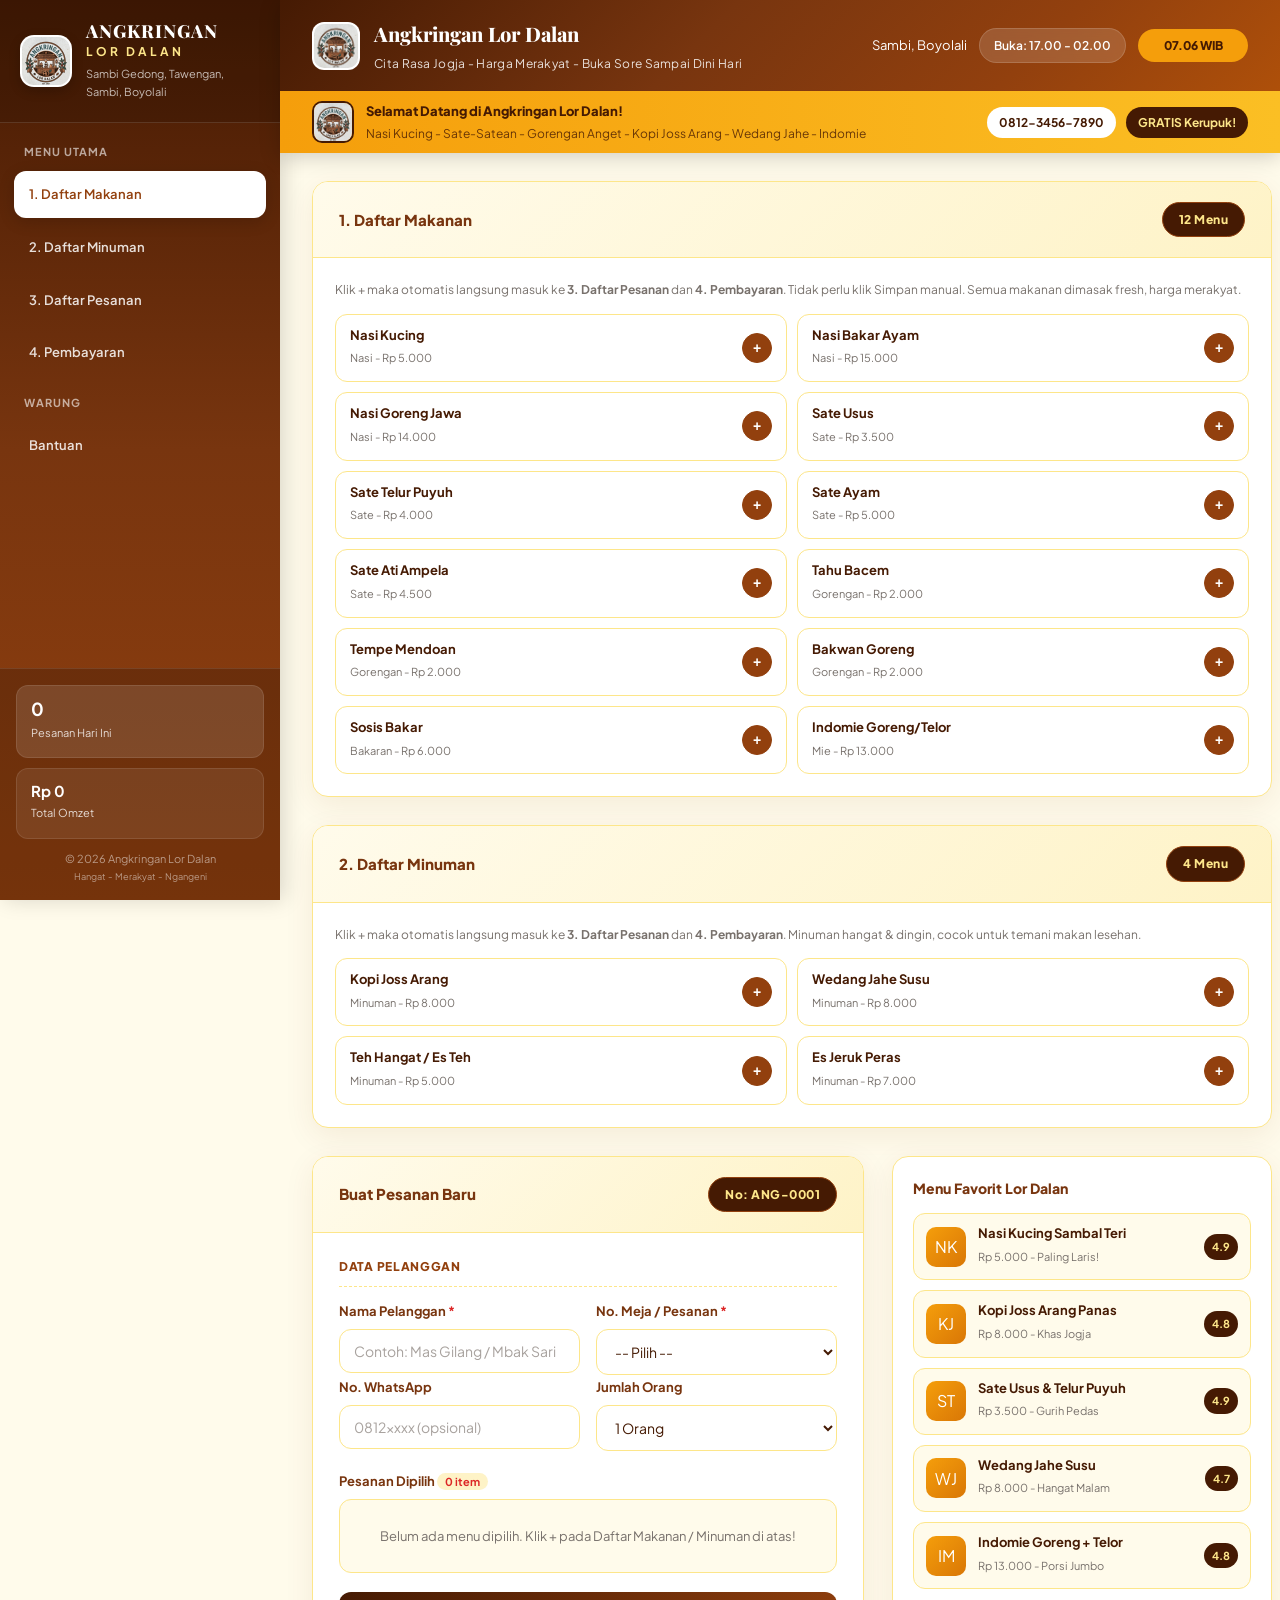
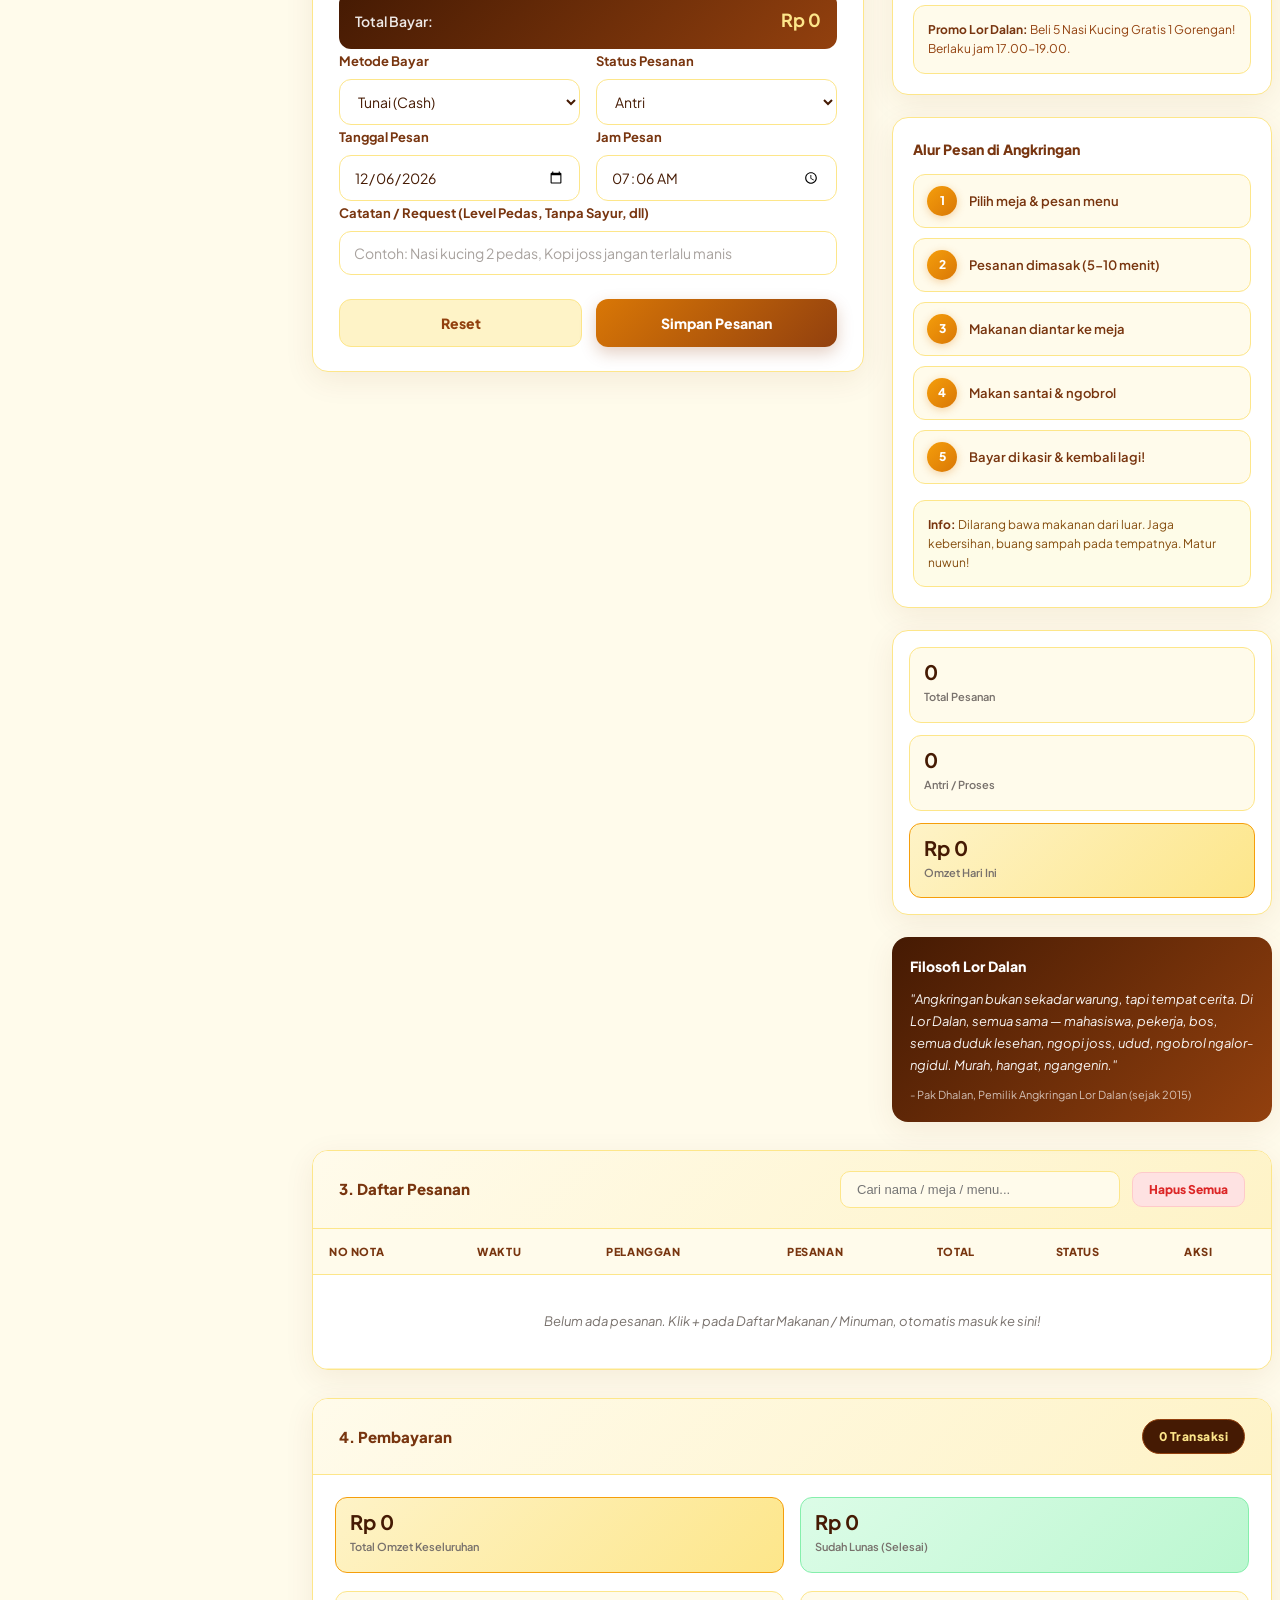
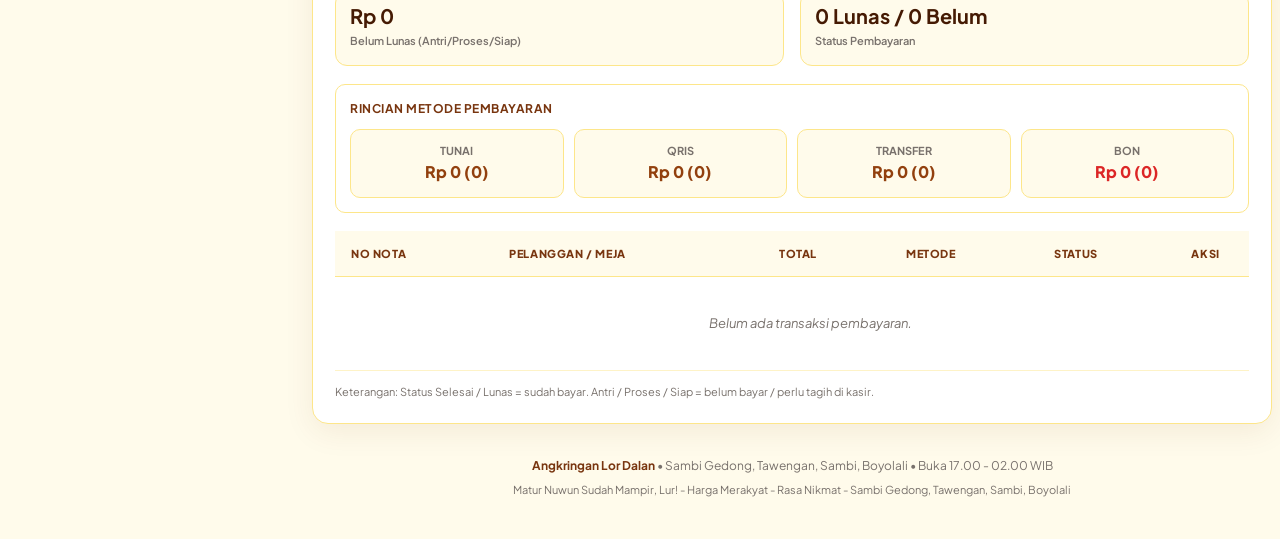
==== index.html @ 4cb755ee "Initial commit: Angkringan Lor Dalan - Warung Makan Sambi Gedong Tawengan Sambi Boyolali - Rebrand S" ====
<!DOCTYPE html>
<html lang="id">
<head>
    <meta charset="UTF-8">
    <meta name="viewport" content="width=device-width, initial-scale=1.0">
    <title>Angkringan Lor Dalan - Warung Makan Tradisional</title>
    <link rel="icon" type="image/jpeg" href="AGK.jpg">
    <link rel="apple-touch-icon" href="AGK.jpg">
    <link rel="stylesheet" href="style.css">
    <link href="https://fonts.googleapis.com/css2?family=Plus+Jakarta+Sans:wght@400;500;600;700;800&family=Playfair+Display:wght@700;800&display=swap" rel="stylesheet">
</head>
<body>

    <div class="app">
        <!-- SIDEBAR -->
        <aside class="sidebar">
            <div class="sidebar-brand">
                <div class="brand-logo">
                    <img src="AGK.jpg" alt="Logo Angkringan Lor Dalan">
                </div>
                <div>
                    <h2>ANGKRINGAN</h2>
                    <span>LOR DALAN</span>
                    <p>Sambi Gedong, Tawengan, Sambi, Boyolali</p>
                </div>
            </div>

            <nav class="sidebar-nav">
                <p class="nav-label">MENU UTAMA</p>
                <a href="#makanan" class="nav-item active" onclick="setActive(this)">
                    <span>1. Daftar Makanan</span>
                </a>
                <a href="#minuman" class="nav-item" onclick="setActive(this)">
                    <span>2. Daftar Minuman</span>
                </a>
                <a href="#daftar" class="nav-item" onclick="setActive(this)">
                    <span>3. Daftar Pesanan</span>
                </a>
                <a href="#pembayaran" class="nav-item" onclick="setActive(this)">
                    <span>4. Pembayaran</span>
                </a>
                <p class="nav-label" style="margin-top:18px;">WARUNG</p>
                <a href="#" class="nav-item" onclick="alert('Angkringan Lor Dalan\nSambi Gedong, Tawengan, Sambi, Boyolali\nBuka: 17.00 - 02.00 WIB\nWA: 0812-3456-7890')">
                    <span>Bantuan</span>
                </a>
            </nav>

            <div class="sidebar-footer">
                <div class="sidebar-stat">
                    <div>
                        <strong id="sideTotal">0</strong>
                        <span>Pesanan Hari Ini</span>
                    </div>
                </div>
                <div class="sidebar-stat" style="margin-top:10px; background: rgba(255,255,255,0.08);">
                    <div>
                        <strong id="sideOmzet" style="font-size:15px;">Rp 0</strong>
                        <span>Total Omzet</span>
                    </div>
                </div>
                <p class="sidebar-copy">&copy; 2026 Angkringan Lor Dalan<br><small>Hangat - Merakyat - Ngangeni</small></p>
            </div>
        </aside>

        <!-- MAIN CONTENT -->
        <div class="main">
            <!-- Topbar -->
            <header class="topbar">
                <div class="topbar-inner">
                    <div class="topbar-title" style="display:flex; align-items:center; gap:14px;">
                        <img src="AGK.jpg" alt="Logo" style="width:48px; height:48px; border-radius:12px; object-fit:cover; border:2px solid rgba(255,255,255,0.3); background:white; flex-shrink:0;">
                        <div>
                            <h3>Angkringan Lor Dalan</h3>
                            <p>Cita Rasa Jogja - Harga Merakyat - Buka Sore Sampai Dini Hari</p>
                        </div>
                    </div>
                    <div class="topbar-info">
                        <span>Sambi, Boyolali</span>
                        <span class="badge">Buka: 17.00 - 02.00</span>
                        <span id="jamLive" class="badge badge-live"></span>
                    </div>
                </div>
                <div class="hero-banner">
                    <div class="hero-text" style="display:flex; align-items:center; gap:12px;">
                        <img src="AGK.jpg" alt="Logo" style="width:42px; height:42px; border-radius:10px; object-fit:cover; border:2px solid #451a03; background:white; flex-shrink:0;">
                        <div>
                            <h4>Selamat Datang di Angkringan Lor Dalan!</h4>
                            <p>Nasi Kucing - Sate-Satean - Gorengan Anget - Kopi Joss Arang - Wedang Jahe - Indomie</p>
                        </div>
                    </div>
                    <div class="hero-badge">
                        <span>0812-3456-7890</span>
                        <span class="promo">GRATIS Kerupuk!</span>
                    </div>
                </div>
            </header>

            <main class="wrapper">

                <!-- 1. DAFTAR MAKANAN -->
                <div class="card" id="makanan" style="margin-bottom:28px;">
                    <div class="card-header">
                        <h3>1. Daftar Makanan</h3>
                        <span class="nota-badge" id="badgeMakanan">11 Menu</span>
                    </div>
                    <div style="padding:22px;">
                        <p style="font-size:12px; color:#78716c; margin-bottom:14px;">Klik + maka otomatis langsung masuk ke <strong>3. Daftar Pesanan</strong> dan <strong>4. Pembayaran</strong>. Tidak perlu klik Simpan manual. Semua makanan dimasak fresh, harga merakyat.</p>
                        <div class="menu-grid" id="menuMakanan">
                            <!-- Diisi via JS -->
                        </div>
                    </div>
                </div>

                <!-- 2. DAFTAR MINUMAN -->
                <div class="card" id="minuman" style="margin-bottom:28px;">
                    <div class="card-header">
                        <h3>2. Daftar Minuman</h3>
                        <span class="nota-badge" id="badgeMinuman">5 Menu</span>
                    </div>
                    <div style="padding:22px;">
                        <p style="font-size:12px; color:#78716c; margin-bottom:14px;">Klik + maka otomatis langsung masuk ke <strong>3. Daftar Pesanan</strong> dan <strong>4. Pembayaran</strong>. Minuman hangat & dingin, cocok untuk temani makan lesehan.</p>
                        <div class="menu-grid" id="menuMinuman">
                            <!-- Diisi via JS -->
                        </div>
                    </div>
                </div>

                <div class="layout">
                    <!-- Form Pesanan -->
                    <div class="card form-card">
                        <div class="card-header">
                            <h3>Buat Pesanan Baru</h3>
                            <span id="noNota" class="nota-badge">No: ANG-0001</span>
                        </div>

                        <form id="formPesanan" onsubmit="return false;">
                            <div class="section-title">Data Pelanggan</div>
                            <div class="grid-2">
                                <div class="form-group">
                                    <label for="nama">Nama Pelanggan <span>*</span></label>
                                    <input id="nama" type="text" placeholder="Contoh: Mas Gilang / Mbak Sari">
                                </div>
                                <div class="form-group">
                                    <label for="meja">No. Meja / Pesanan <span>*</span></label>
                                    <select id="meja">
                                        <option value="">-- Pilih --</option>
                                        <option value="Meja 01">Meja 01</option>
                                        <option value="Meja 02">Meja 02</option>
                                        <option value="Meja 03">Meja 03</option>
                                        <option value="Meja 04">Meja 04</option>
                                        <option value="Meja 05">Meja 05</option>
                                        <option value="Meja 06">Meja 06</option>
                                        <option value="Meja 07">Meja 07</option>
                                        <option value="Meja 08">Meja 08</option>
                                        <option value="Lesehan 1">Lesehan 1</option>
                                        <option value="Lesehan 2">Lesehan 2</option>
                                        <option value="Bungkus / Take Away">Bungkus / Take Away</option>
                                        <option value="Ojek Online">Ojek Online (GoFood/Grab)</option>
                                    </select>
                                </div>
                            </div>
                            <div class="grid-2">
                                <div class="form-group">
                                    <label for="wa">No. WhatsApp</label>
                                    <input id="wa" type="tel" placeholder="0812xxxx (opsional)">
                                </div>
                                <div class="form-group">
                                    <label for="jmlOrang">Jumlah Orang</label>
                                    <select id="jmlOrang">
                                        <option>1 Orang</option>
                                        <option>2 Orang</option>
                                        <option>3 Orang</option>
                                        <option>4 Orang</option>
                                        <option>5 Orang</option>
                                        <option>Rombongan (>5)</option>
                                    </select>
                                </div>
                            </div>

                            <div class="form-group" style="margin-top:18px;">
                                <label>Pesanan Dipilih <span id="jumlahItem" style="background:#fef3c7; padding:2px 8px; border-radius:20px; font-size:11px;">0 item</span></label>
                                <div id="keranjang" class="keranjang">
                                    <p class="keranjang-empty">Belum ada menu dipilih. Klik + pada Daftar Makanan / Minuman di atas! Akan otomatis tercatat di Daftar Pesanan.</p>
                                </div>
                                <div class="total-bar">
                                    <span>Total Bayar:</span>
                                    <strong id="totalBayar">Rp 0</strong>
                                </div>
                            </div>

                            <div class="grid-2">
                                <div class="form-group">
                                    <label for="pembayaran">Metode Bayar</label>
                                    <select id="pembayaran">
                                        <option>Tunai (Cash)</option>
                                        <option>QRIS</option>
                                        <option>Transfer</option>
                                        <option>Bayar Nanti (Bon)</option>
                                    </select>
                                </div>
                                <div class="form-group">
                                    <label for="status">Status Pesanan</label>
                                    <select id="status">
                                        <option>Antri</option>
                                        <option>Proses Masak</option>
                                        <option>Siap Saji</option>
                                        <option>Selesai / Lunas</option>
                                    </select>
                                </div>
                            </div>

                            <div class="grid-2">
                                <div class="form-group">
                                    <label for="tanggal">Tanggal Pesan</label>
                                    <input id="tanggal" type="date">
                                </div>
                                <div class="form-group">
                                    <label for="jamPesan">Jam Pesan</label>
                                    <input id="jamPesan" type="time">
                                </div>
                            </div>

                            <div class="form-group">
                                <label for="catatan">Catatan / Request (Level Pedas, Tanpa Sayur, dll)</label>
                                <input id="catatan" type="text" placeholder="Contoh: Nasi kucing 2 pedas, Kopi joss jangan terlalu manis">
                            </div>

                            <div class="actions">
                                <button type="button" class="btn btn-secondary" onclick="resetForm()">Reset</button>
                                <button type="button" class="btn btn-primary" onclick="simpanPesanan()">Simpan Pesanan</button>
                            </div>
                        </form>

                        <div id="hasil" class="hasil hidden"></div>
                    </div>

                    <!-- Side Info -->
                    <div class="side">
                        <div class="card info-card" id="menuFavorit">
                            <h3>Menu Favorit Lor Dalan</h3>
                            <div class="menu-favorit-list">
                                <div class="fav-item">
                                    <span class="fav-icon">NK</span>
                                    <div>
                                        <strong>Nasi Kucing Sambal Teri</strong>
                                        <small>Rp 5.000 - Paling Laris!</small>
                                    </div>
                                    <span class="fav-badge">4.9</span>
                                </div>
                                <div class="fav-item">
                                    <span class="fav-icon">KJ</span>
                                    <div>
                                        <strong>Kopi Joss Arang Panas</strong>
                                        <small>Rp 8.000 - Khas Jogja</small>
                                    </div>
                                    <span class="fav-badge">4.8</span>
                                </div>
                                <div class="fav-item">
                                    <span class="fav-icon">ST</span>
                                    <div>
                                        <strong>Sate Usus & Telur Puyuh</strong>
                                        <small>Rp 3.500 - Gurih Pedas</small>
                                    </div>
                                    <span class="fav-badge">4.9</span>
                                </div>
                                <div class="fav-item">
                                    <span class="fav-icon">WJ</span>
                                    <div>
                                        <strong>Wedang Jahe Susu</strong>
                                        <small>Rp 8.000 - Hangat Malam</small>
                                    </div>
                                    <span class="fav-badge">4.7</span>
                                </div>
                                <div class="fav-item">
                                    <span class="fav-icon">IM</span>
                                    <div>
                                        <strong>Indomie Goreng + Telor</strong>
                                        <small>Rp 13.000 - Porsi Jumbo</small>
                                    </div>
                                    <span class="fav-badge">4.8</span>
                                </div>
                            </div>
                            <div class="alert">
                                <p><strong>Promo Lor Dalan:</strong> Beli 5 Nasi Kucing Gratis 1 Gorengan! Berlaku jam 17.00-19.00.</p>
                            </div>
                        </div>

                        <div class="card info-card">
                            <h3>Alur Pesan di Angkringan</h3>
                            <ol class="steps">
                                <li><span>1</span> Pilih meja & pesan menu</li>
                                <li><span>2</span> Pesanan dimasak (5-10 menit)</li>
                                <li><span>3</span> Makanan diantar ke meja</li>
                                <li><span>4</span> Makan santai & ngobrol</li>
                                <li><span>5</span> Bayar di kasir & kembali lagi!</li>
                            </ol>
                            <div class="alert" style="background:#fefce8; border-color:#fde68a; color:#854d0e;">
                                <p><strong>Info:</strong> Dilarang bawa makanan dari luar. Jaga kebersihan, buang sampah pada tempatnya. Matur nuwun!</p>
                            </div>
                        </div>

                        <div class="card stat-card">
                            <div class="stat">
                                <div>
                                    <strong id="totalData">0</strong>
                                    <span>Total Pesanan</span>
                                </div>
                            </div>
                            <div class="stat">
                                <div>
                                    <strong id="totalAntri">0</strong>
                                    <span>Antri / Proses</span>
                                </div>
                            </div>
                            <div class="stat" style="background: linear-gradient(135deg,#fef3c7,#fde68a); border-color:#f59e0b;">
                                <div>
                                    <strong id="totalOmzet">Rp 0</strong>
                                    <span>Omzet Hari Ini</span>
                                </div>
                            </div>
                        </div>

                        <div class="card info-card" style="padding:18px; background: linear-gradient(135deg,#451a03,#92400e); color:white; border:none;">
                            <h3 style="color:white; margin-bottom:10px;">Filosofi Lor Dalan</h3>
                            <p style="font-size:13px; line-height:1.7; opacity:0.95; font-style:italic;">"Angkringan bukan sekadar warung, tapi tempat cerita. Di Lor Dalan, semua sama — mahasiswa, pekerja, bos, semua duduk lesehan, ngopi joss, udud, ngobrol ngalor-ngidul. Murah, hangat, ngangenin."</p>
                            <p style="font-size:11px; margin-top:10px; opacity:0.7;">- Pak Dhalan, Pemilik Angkringan Lor Dalan (sejak 2015)</p>
                        </div>
                    </div>
                </div>

                <!-- 3. DAFTAR PESANAN -->
                <div class="card table-card" id="daftar">
                    <div class="card-header">
                        <h3>3. Daftar Pesanan</h3>
                        <div class="table-actions">
                            <input id="cari" type="text" placeholder="Cari nama / meja / menu..." oninput="filterData()">
                            <button class="btn btn-small btn-danger" onclick="hapusSemua()">Hapus Semua</button>
                        </div>
                    </div>
                    <div class="table-wrap">
                        <table id="tabelPesanan">
                            <thead>
                                <tr>
                                    <th>No Nota</th>
                                    <th>Waktu</th>
                                    <th>Pelanggan</th>
                                    <th>Pesanan</th>
                                    <th>Total</th>
                                    <th>Status</th>
                                    <th>Aksi</th>
                                </tr>
                            </thead>
                            <tbody id="tbodyPesanan">
                                <tr class="empty-row"><td colspan="7">Belum ada pesanan. Klik + pada Daftar Makanan / Minuman di atas, otomatis langsung masuk ke sini!</td></tr>
                            </tbody>
                        </table>
                    </div>
                </div>

                <!-- 4. PEMBAYARAN -->
                <div class="card table-card" id="pembayaran">
                    <div class="card-header">
                        <h3>4. Pembayaran</h3>
                        <span class="nota-badge" id="badgePembayaran">0 Transaksi</span>
                    </div>
                    <div style="padding:22px;">
                        <!-- Ringkasan Bayar -->
                        <div class="grid-2" style="margin-bottom:18px;">
                            <div class="stat" style="background: linear-gradient(135deg,#fef3c7,#fde68a); border-color:#f59e0b;">
                                <div>
                                    <strong id="bayarOmzet">Rp 0</strong>
                                    <span>Total Omzet Keseluruhan</span>
                                </div>
                            </div>
                            <div class="stat" style="background: linear-gradient(135deg,#dcfce7,#bbf7d0); border-color:#86efac;">
                                <div>
                                    <strong id="bayarLunas">Rp 0</strong>
                                    <span>Sudah Lunas (Selesai)</span>
                                </div>
                            </div>
                        </div>
                        <div class="grid-2" style="margin-bottom:18px;">
                            <div class="stat">
                                <div>
                                    <strong id="bayarBelum">Rp 0</strong>
                                    <span>Belum Lunas (Antri/Proses/Siap)</span>
                                </div>
                            </div>
                            <div class="stat">
                                <div>
                                    <strong id="bayarInfo">0 Lunas / 0 Belum</strong>
                                    <span>Status Pembayaran</span>
                                </div>
                            </div>
                        </div>

                        <!-- Rincian Metode Bayar -->
                        <div class="nota-items" style="margin-bottom:18px;">
                            <h5>Rincian Metode Pembayaran</h5>
                            <div id="rincianMetode" style="display:grid; grid-template-columns: repeat(4, 1fr); gap:10px; margin-top:10px;">
                                <div style="background:#fffbeb; padding:12px; border-radius:10px; border:1px solid #fde68a; text-align:center;">
                                    <strong style="font-size:11px; color:#78716c; display:block;">TUNAI</strong>
                                    <span id="metodeTunai" style="font-weight:800; color:#92400e;">Rp 0 (0)</span>
                                </div>
                                <div style="background:#fffbeb; padding:12px; border-radius:10px; border:1px solid #fde68a; text-align:center;">
                                    <strong style="font-size:11px; color:#78716c; display:block;">QRIS</strong>
                                    <span id="metodeQris" style="font-weight:800; color:#92400e;">Rp 0 (0)</span>
                                </div>
                                <div style="background:#fffbeb; padding:12px; border-radius:10px; border:1px solid #fde68a; text-align:center;">
                                    <strong style="font-size:11px; color:#78716c; display:block;">TRANSFER</strong>
                                    <span id="metodeTransfer" style="font-weight:800; color:#92400e;">Rp 0 (0)</span>
                                </div>
                                <div style="background:#fffbeb; padding:12px; border-radius:10px; border:1px solid #fde68a; text-align:center;">
                                    <strong style="font-size:11px; color:#78716c; display:block;">BON</strong>
                                    <span id="metodeBon" style="font-weight:800; color:#dc2626;">Rp 0 (0)</span>
                                </div>
                            </div>
                        </div>

                        <div class="table-wrap">
                            <table>
                                <thead>
                                    <tr>
                                        <th>No Nota</th>
                                        <th>Pelanggan / Meja</th>
                                        <th>Total</th>
                                        <th>Metode</th>
                                        <th>Status</th>
                                        <th>Aksi</th>
                                    </tr>
                                </thead>
                                <tbody id="tbodyPembayaran">
                                    <tr class="empty-row"><td colspan="6">Belum ada transaksi pembayaran.</td></tr>
                                </tbody>
                            </table>
                        </div>
                        <p style="margin-top:12px; font-size:11px; color:#78716c;">Keterangan: Status Selesai / Lunas = sudah bayar. Antri / Proses / Siap = belum bayar / perlu tagih di kasir.</p>
                    </div>
                </div>

                <footer class="footer">
                    <p><strong>Angkringan Lor Dalan</strong> &bull; Sambi Gedong, Tawengan, Sambi, Boyolali &bull; Buka 17.00 - 02.00 WIB</p>
                    <p style="margin-top:6px; font-size:11px;">Matur Nuwun Sudah Mampir, Lur! - Harga Merakyat - Rasa Nikmat - Sambi Gedong, Tawengan, Sambi, Boyolali</p>
                </footer>
            </main>
        </div>
    </div>

    <script src="script.js"></script>
</body>
</html>
---- style.css ----
/* Angkringan Lor Dalan - Warung Makan Theme */
* { margin: 0; padding: 0; box-sizing: border-box; }

:root {
    --primary: #92400e;
    --primary-dark: #78350f;
    --primary-light: #fef3c7;
    --accent: #d97706;
    --accent-dark: #b45309;
    --bg: #fffbeb;
    --card: #ffffff;
    --text: #451a03;
    --muted: #78716c;
    --border: #fde68a;
    --border-strong: #fcd34d;
    --success: #15803d;
    --warning: #d97706;
    --danger: #dc2626;
    --radius: 16px;
    --shadow: 0 8px 30px rgba(120,53,15,0.08);
}

html { min-width: 1024px; }

body {
    font-family: 'Plus Jakarta Sans', 'Segoe UI', Inter, Arial, sans-serif;
    background: var(--bg);
    color: var(--text);
    line-height: 1.6;
    overflow-x: auto;
}

/* APP LAYOUT - Sidebar + Main */
.app { display: flex; min-height: 100vh; }

.sidebar {
    width: 280px;
    background: linear-gradient(180deg, #451a03 0%, #78350f 50%, #92400e 100%);
    color: white;
    display: flex;
    flex-direction: column;
    position: sticky;
    top: 0;
    height: 100vh;
    overflow-y: auto;
    box-shadow: 4px 0 20px rgba(0,0,0,0.15);
    flex-shrink: 0;
}
.sidebar-brand {
    display: flex;
    gap: 14px;
    align-items: center;
    padding: 22px 20px;
    border-bottom: 1px solid rgba(255,255,255,0.12);
    background: rgba(0,0,0,0.15);
}
.sidebar-brand .brand-icon {
    width: 52px; height: 52px;
    background: linear-gradient(135deg, #f59e0b, #d97706);
    border-radius: 14px;
    display: grid; place-items: center;
    font-size: 22px;
    flex-shrink: 0;
    box-shadow: 0 4px 12px rgba(245,158,11,0.4);
    border: 2px solid rgba(255,255,255,0.2);
}
.brand-logo {
    width: 52px; height: 52px;
    border-radius: 14px;
    overflow: hidden;
    flex-shrink: 0;
    box-shadow: 0 4px 12px rgba(0,0,0,0.2);
    border: 2px solid rgba(255,255,255,0.3);
    background: white;
    display: grid; place-items: center;
}
.brand-logo img {
    width: 100%; height: 100%;
    object-fit: cover;
    display: block;
}
.sidebar-brand h2 {
    font-family: 'Playfair Display', serif;
    font-size: 18px; letter-spacing: 1px; line-height: 1;
    font-weight: 800;
}
.sidebar-brand span {
    font-size: 12px; letter-spacing: 3px; font-weight: 700;
    color: #fde68a; display: block; margin-top: 2px;
}
.sidebar-brand p { font-size: 11px; opacity: 0.7; margin-top: 4px; }

.sidebar-nav { padding: 20px 14px; flex: 1; }
.nav-label { font-size: 11px; letter-spacing: 1px; opacity: 0.6; font-weight: 700; margin-bottom: 10px; padding-left: 10px; }
.nav-item {
    display: flex; align-items: center; gap: 12px;
    padding: 12px 14px;
    border-radius: 12px;
    color: rgba(255,255,255,0.85);
    text-decoration: none;
    font-size: 13px; font-weight: 600;
    margin-bottom: 6px;
    transition: 0.2s;
    border: 1px solid transparent;
}
.nav-item:hover { background: rgba(255,255,255,0.1); color: white; }
.nav-item.active { background: white; color: #92400e; box-shadow: 0 4px 16px rgba(0,0,0,0.15); }
.nav-item.active i { color: #d97706; }

.sidebar-footer { padding: 16px; border-top: 1px solid rgba(255,255,255,0.1); background: rgba(0,0,0,0.2); }
.sidebar-stat {
    display: flex; gap: 12px; align-items: center;
    background: rgba(255,255,255,0.12);
    padding: 14px;
    border-radius: 12px;
    border: 1px solid rgba(255,255,255,0.1);
}
.sidebar-stat i {
    width: 42px; height: 42px;
    display: grid; place-items: center;
    border-radius: 10px;
    background: #f59e0b;
    color: white;
    font-size: 16px;
}
.sidebar-stat strong { display: block; font-size: 18px; line-height: 1; }
.sidebar-stat span { font-size: 11px; opacity: 0.8; }
.sidebar-copy { text-align: center; font-size: 11px; opacity: 0.5; margin-top: 12px; line-height: 1.5; }

.main { flex: 1; min-width: 0; background: var(--bg); }

/* Topbar */
.topbar {
    background: linear-gradient(135deg, #451a03 0%, #78350f 40%, #92400e 70%, #b45309 100%);
    color: white;
    padding: 0;
    position: sticky;
    top: 0;
    z-index: 10;
    box-shadow: 0 4px 20px rgba(0,0,0,0.18);
}
.topbar-inner {
    max-width: 1360px;
    margin: 0 auto;
    display: flex;
    justify-content: space-between;
    align-items: center;
    gap: 20px;
    flex-wrap: nowrap;
    padding: 18px 32px;
}
.topbar-title h3 {
    font-family: 'Playfair Display', serif;
    font-size: 20px; font-weight: 800;
    display: flex; align-items: center; gap: 10px;
}
.topbar-title h3 i { color: #fde68a; }
.topbar-title p { font-size: 12px; opacity: 0.85; margin-top: 4px; letter-spacing: 0.3px; }
.topbar-info { display: flex; gap: 12px; align-items: center; font-size: 13px; white-space: nowrap; }
.badge {
    background: rgba(255,255,255,0.15);
    padding: 7px 14px;
    border-radius: 20px;
    font-size: 12px;
    backdrop-filter: blur(6px);
    border: 1px solid rgba(255,255,255,0.15);
    font-weight: 600;
}
.badge-live { background: #f59e0b; color: #451a03; border: none; font-weight: 800; min-width: 110px; text-align: center; }
.hero-banner {
    background: linear-gradient(90deg, #f59e0b, #fbbf24);
    color: #451a03;
    display: flex;
    justify-content: space-between;
    align-items: center;
    padding: 10px 32px;
    gap: 16px;
    flex-wrap: wrap;
}
.hero-text h4 { font-size: 13px; font-weight: 800; }
.hero-text p { font-size: 12px; opacity: 0.8; margin-top: 2px; }
.hero-badge { display: flex; gap: 10px; align-items: center; }
.hero-badge span { background: white; padding: 6px 12px; border-radius: 20px; font-size: 12px; font-weight: 700; }
.hero-badge .promo { background: #451a03; color: #fde68a; }

/* Wrapper */
.wrapper {
    max-width: 1360px;
    min-width: 1024px;
    margin: 0 auto;
    padding: 28px 32px;
}

/* Layout */
.layout {
    display: grid;
    grid-template-columns: 1fr 380px;
    gap: 28px;
    align-items: start;
}
@media (max-width: 1100px) {
    html { min-width: auto; }
    .wrapper { min-width: auto; max-width: 100%; padding: 24px 20px; }
    .topbar-inner { flex-wrap: wrap; }
    .app { flex-direction: column; }
    .sidebar { width: 100%; height: auto; position: relative; }
}
@media (max-width: 900px) { .layout { grid-template-columns: 1fr; } }

/* Card */
.card {
    background: var(--card);
    border-radius: var(--radius);
    box-shadow: var(--shadow);
    border: 1.5px solid var(--border);
    overflow: hidden;
}
.card-header {
    padding: 20px 26px;
    border-bottom: 1.5px solid var(--border);
    display: flex;
    justify-content: space-between;
    align-items: center;
    gap: 12px;
    background: linear-gradient(135deg, #fffbeb, #fef3c7);
}
.card-header h3 { font-size: 15px; color: #78350f; font-weight: 800; display: flex; align-items: center; gap: 8px; }
.card-header h3 i { color: var(--accent); }
.nota-badge {
    background: #451a03;
    color: #fde68a;
    padding: 7px 16px;
    border-radius: 20px;
    font-size: 12px;
    font-weight: 800;
    letter-spacing: 0.5px;
    border: 1px solid #92400e;
}

/* Form */
.form-card form { padding: 24px 26px; }
.section-title {
    font-size: 12px;
    font-weight: 800;
    color: var(--primary);
    text-transform: uppercase;
    letter-spacing: 0.7px;
    margin: 22px 0 14px 0;
    padding-bottom: 10px;
    border-bottom: 1.5px dashed var(--border);
    display: flex; align-items: center; gap: 8px;
}
.section-title:first-child { margin-top: 0; }

.grid-2 {
    display: grid;
    grid-template-columns: 1fr 1fr;
    gap: 16px;
}
@media (max-width: 640px) { .grid-2 { grid-template-columns: 1fr; } }

.form-group { display: flex; flex-direction: column; gap: 7px; margin-bottom: 2px; }
.form-group label { font-size: 13px; font-weight: 700; color: #78350f; }
.form-group label span { color: var(--danger); }
.form-group input,
.form-group select {
    width: 100%;
    padding: 12px 14px;
    border: 1.5px solid var(--border);
    border-radius: 12px;
    font-size: 14px;
    outline: none;
    background: white;
    transition: 0.2s;
    font-family: inherit;
    color: #451a03;
}
.form-group input:focus,
.form-group select:focus {
    border-color: var(--accent);
    box-shadow: 0 0 0 3px rgba(217,119,6,0.15);
    background: #fffbeb;
}
.form-group input::placeholder { color: #a8a29e; }

/* Menu Grid */
.menu-grid {
    display: grid;
    grid-template-columns: repeat(2, 1fr);
    gap: 10px;
}
@media (max-width: 640px) { .menu-grid { grid-template-columns: 1fr; } }

.menu-item {
    display: flex;
    justify-content: space-between;
    align-items: center;
    gap: 10px;
    padding: 12px 14px;
    border: 1.5px solid var(--border);
    border-radius: 12px;
    background: white;
    transition: 0.2s;
    cursor: pointer;
}
.menu-item:hover { border-color: var(--accent); background: #fffbeb; transform: translateY(-1px); box-shadow: 0 4px 12px rgba(146,64,14,0.08); }
.menu-item.selected { border-color: var(--accent); background: linear-gradient(135deg, #fffbeb, #fef3c7); box-shadow: 0 4px 12px rgba(217,119,6,0.12); }
.menu-info { flex: 1; min-width: 0; }
.menu-info strong { font-size: 13px; color: #451a03; display: block; line-height: 1.3; }
.menu-info small { font-size: 11px; color: var(--muted); }
.menu-price { font-size: 13px; font-weight: 800; color: var(--primary); white-space: nowrap; }
.menu-action { display: flex; align-items: center; gap: 6px; flex-shrink: 0; }
.btn-qty {
    width: 30px; height: 30px;
    border-radius: 50%;
    border: 1.5px solid var(--border);
    background: white;
    display: grid; place-items: center;
    cursor: pointer;
    font-weight: 800;
    color: var(--primary);
    transition: 0.15s;
    font-size: 14px;
}
.btn-qty:hover { background: var(--accent); color: white; border-color: var(--accent); }
.btn-qty.add { background: var(--primary); color: white; border-color: var(--primary); }
.btn-qty.add:hover { background: #451a03; }
.qty-badge {
    min-width: 26px; text-align: center;
    font-size: 13px; font-weight: 800;
    background: #fef3c7;
    padding: 4px 6px;
    border-radius: 8px;
    color: #92400e;
}

/* Keranjang */
.keranjang {
    border: 1.5px solid var(--border);
    border-radius: 12px;
    background: #fffbeb;
    padding: 14px;
    min-height: 70px;
}
.keranjang-empty { text-align: center; color: var(--muted); font-size: 13px; padding: 12px; }
.keranjang-empty i { font-size: 18px; display: block; margin-bottom: 6px; color: #d6a57a; }
.keranjang-item {
    display: flex; justify-content: space-between; align-items: center;
    padding: 10px 12px;
    background: white;
    border: 1px solid var(--border);
    border-radius: 10px;
    margin-bottom: 8px;
    gap: 10px;
}
.keranjang-item:last-child { margin-bottom: 0; }
.keranjang-item-info { flex: 1; }
.keranjang-item-info strong { font-size: 13px; color: #451a03; }
.keranjang-item-info small { font-size: 11px; color: var(--muted); display: block; }
.keranjang-item-price { font-size: 13px; font-weight: 800; color: var(--primary); }
.keranjang-item-actions { display: flex; align-items: center; gap: 6px; }
.total-bar {
    margin-top: 12px;
    background: linear-gradient(135deg, #451a03, #92400e);
    color: white;
    padding: 14px 16px;
    border-radius: 12px;
    display: flex;
    justify-content: space-between;
    align-items: center;
    font-size: 14px;
}
.total-bar span { opacity: 0.9; font-weight: 600; }
.total-bar strong { font-size: 18px; color: #fde68a; }

/* Buttons */
.actions {
    display: flex;
    gap: 14px;
    margin-top: 24px;
}
.btn {
    flex: 1;
    padding: 14px 18px;
    border: none;
    border-radius: 12px;
    font-size: 14px;
    font-weight: 800;
    cursor: pointer;
    transition: 0.2s;
    display: inline-flex;
    justify-content: center;
    align-items: center;
    gap: 8px;
    font-family: inherit;
}
.btn-primary { background: linear-gradient(135deg, #d97706, #92400e); color: white; box-shadow: 0 6px 16px rgba(146,64,14,0.25); }
.btn-primary:hover { background: linear-gradient(135deg, #b45309, #78350f); transform: translateY(-1px); box-shadow: 0 8px 20px rgba(146,64,14,0.3); }
.btn-secondary { background: #fef3c7; color: #92400e; border: 1.5px solid var(--border); }
.btn-secondary:hover { background: #fde68a; }
.btn-small { padding: 9px 16px; font-size: 12px; flex: none; border-radius: 10px; }
.btn-danger { background: #fee2e2; color: #dc2626; border: 1px solid #fecaca; }
.btn-danger:hover { background: #fecaca; }
.btn-print { background: #dcfce7; color: #15803d; border: 1px solid #bbf7d0; }
.btn-print:hover { background: #bbf7d0; }
.btn-icon {
    padding: 8px 10px;
    border-radius: 8px;
    border: 1.5px solid var(--border);
    background: white;
    cursor: pointer;
    transition: 0.15s;
    font-size: 12px;
}
.btn-icon:hover { background: #fffbeb; border-color: var(--accent); }

/* Hasil / Nota Preview */
.hasil {
    margin: 0 26px 26px 26px;
    padding: 22px;
    border-radius: 14px;
    border: 1.5px dashed #92400e;
    background: #fffbeb;
    font-size: 13px;
    line-height: 1.7;
    position: relative;
    overflow: hidden;
}
.hasil::before {
    content: '';
    position: absolute;
    top: 0; left: 0; right: 0;
    height: 4px;
    background: linear-gradient(90deg, #f59e0b, #d97706, #92400e);
}
.hasil.hidden { display: none; }
.hasil h4 {
    color: #451a03;
    font-size: 16px;
    margin-bottom: 14px;
    border-bottom: 1.5px dashed var(--border);
    padding-bottom: 10px;
    font-family: 'Playfair Display', serif;
}
.nota-grid {
    display: grid;
    grid-template-columns: 1fr 1fr;
    gap: 12px;
}
.nota-grid div { background: white; padding: 12px; border-radius: 10px; border: 1px solid var(--border); }
.nota-grid strong { font-size: 10px; color: var(--muted); display: block; text-transform: uppercase; letter-spacing: 0.7px; margin-bottom: 3px; }
.nota-items { margin-top: 14px; background: white; border: 1.5px solid var(--border); border-radius: 10px; padding: 14px; }
.nota-items h5 { font-size: 12px; color: #78350f; margin-bottom: 10px; text-transform: uppercase; letter-spacing: 0.5px; }
.nota-item-row { display: flex; justify-content: space-between; font-size: 13px; padding: 6px 0; border-bottom: 1px dashed #fde68a; }
.nota-item-row:last-child { border: none; }
.nota-total { display: flex; justify-content: space-between; align-items: center; margin-top: 12px; padding-top: 12px; border-top: 2px solid #92400e; font-weight: 800; font-size: 14px; }

/* Side Cards */
.side { display: flex; flex-direction: column; gap: 22px; }
.info-card { padding: 20px; }
.info-card h3 { font-size: 14px; margin-bottom: 14px; font-weight: 800; color: #78350f; display: flex; align-items: center; gap: 8px; }

.menu-favorit-list { display: flex; flex-direction: column; gap: 10px; }
.fav-item {
    display: flex; align-items: center; gap: 12px;
    background: #fffbeb;
    padding: 12px;
    border-radius: 12px;
    border: 1px solid var(--border);
}
.fav-icon {
    width: 40px; height: 40px;
    background: linear-gradient(135deg, #f59e0b, #d97706);
    color: white;
    border-radius: 10px;
    display: grid; place-items: center;
    font-size: 16px;
    flex-shrink: 0;
}
.fav-item div { flex: 1; min-width: 0; }
.fav-item strong { font-size: 13px; color: #451a03; display: block; line-height: 1.2; }
.fav-item small { font-size: 11px; color: var(--muted); }
.fav-badge { background: #451a03; color: #fde68a; padding: 4px 8px; border-radius: 20px; font-size: 11px; font-weight: 700; }

.steps { list-style: none; display: flex; flex-direction: column; gap: 10px; }
.steps li {
    display: flex; align-items: center; gap: 12px;
    font-size: 13px; font-weight: 600;
    background: #fffbeb;
    padding: 11px 13px;
    border-radius: 12px;
    border: 1px solid var(--border);
    color: #78350f;
}
.steps li span {
    width: 30px; height: 30px;
    background: linear-gradient(135deg, #f59e0b, #d97706);
    color: white;
    border-radius: 50%;
    display: grid; place-items: center;
    font-size: 12px; font-weight: 800;
    flex-shrink: 0;
    box-shadow: 0 2px 8px rgba(217,119,6,0.3);
}
.alert {
    margin-top: 16px;
    background: #fffbeb;
    border: 1.5px solid #fde68a;
    color: #92400e;
    padding: 14px;
    border-radius: 12px;
    display: flex;
    gap: 10px;
    font-size: 12px;
    line-height: 1.6;
}
.alert i { margin-top: 2px; font-size: 16px; color: #d97706; }
.alert strong { color: #78350f; }

.stat-card { padding: 16px; display: flex; flex-direction: column; gap: 12px; }
.stat {
    display: flex; gap: 14px; align-items: center;
    background: #fffbeb;
    padding: 14px;
    border-radius: 12px;
    border: 1.5px solid var(--border);
}
.stat i {
    width: 46px; height: 46px;
    display: grid; place-items: center;
    border-radius: 12px;
    background: white;
    border: 1.5px solid var(--border);
    color: var(--accent);
    font-size: 16px;
}
.stat strong { display: block; font-size: 20px; line-height: 1; color: #451a03; }
.stat span { font-size: 11px; color: var(--muted); font-weight: 600; }

/* Table */
.table-card { margin-top: 28px; }
.table-actions { display: flex; gap: 12px; align-items: center; flex-wrap: nowrap; }
.table-actions input {
    padding: 10px 16px;
    border: 1.5px solid var(--border);
    border-radius: 10px;
    font-size: 13px;
    outline: none;
    min-width: 280px;
    background: #fffbeb;
}
.table-actions input:focus { border-color: var(--accent); background: white; }
.table-wrap { overflow-x: auto; }
table { width: 100%; border-collapse: collapse; font-size: 13px; min-width: 950px; }
thead th {
    background: #fffbeb;
    text-align: left;
    padding: 14px 16px;
    font-size: 11px;
    text-transform: uppercase;
    letter-spacing: 0.6px;
    color: #78350f;
    border-bottom: 1.5px solid var(--border);
    white-space: nowrap;
    font-weight: 800;
}
tbody td {
    padding: 14px 16px;
    border-bottom: 1px solid #fef3c7;
    vertical-align: middle;
}
tbody tr:hover { background: #fffbeb; }
.empty-row td { text-align: center; padding: 36px; color: var(--muted); font-style: italic; }

.badge-status {
    padding: 6px 12px;
    border-radius: 20px;
    font-size: 11px;
    font-weight: 800;
    white-space: nowrap;
    border: 1px solid transparent;
}
.status-antri { background: #fef3c7; color: #92400e; border-color: #fde68a; }
.status-proses { background: #ffedd5; color: #9a3412; border-color: #fed7aa; }
.status-siap { background: #dcfce7; color: #166534; border-color: #bbf7d0; }
.status-selesai { background: #451a03; color: #fde68a; border-color: #78350f; }

/* Footer */
.footer { text-align: center; padding: 32px 0 12px 0; color: var(--muted); font-size: 12px; line-height: 1.6; }
.footer strong { color: #78350f; }

/* Print */
@media print {
    html { min-width: auto; }
    .sidebar, .hero-banner, .side, .actions, .table-actions, .footer, #formPesanan, .menu-grid, .keranjang, .total-bar { display: none !important; }
    .hasil { display: block !important; border: 2px solid #451a03 !important; margin: 0 !important; box-shadow: none !important; }
    body { background: white; }
    .topbar { background: white !important; color: #451a03 !important; border-bottom: 2px solid #451a03; }
    .app { display: block; }
}
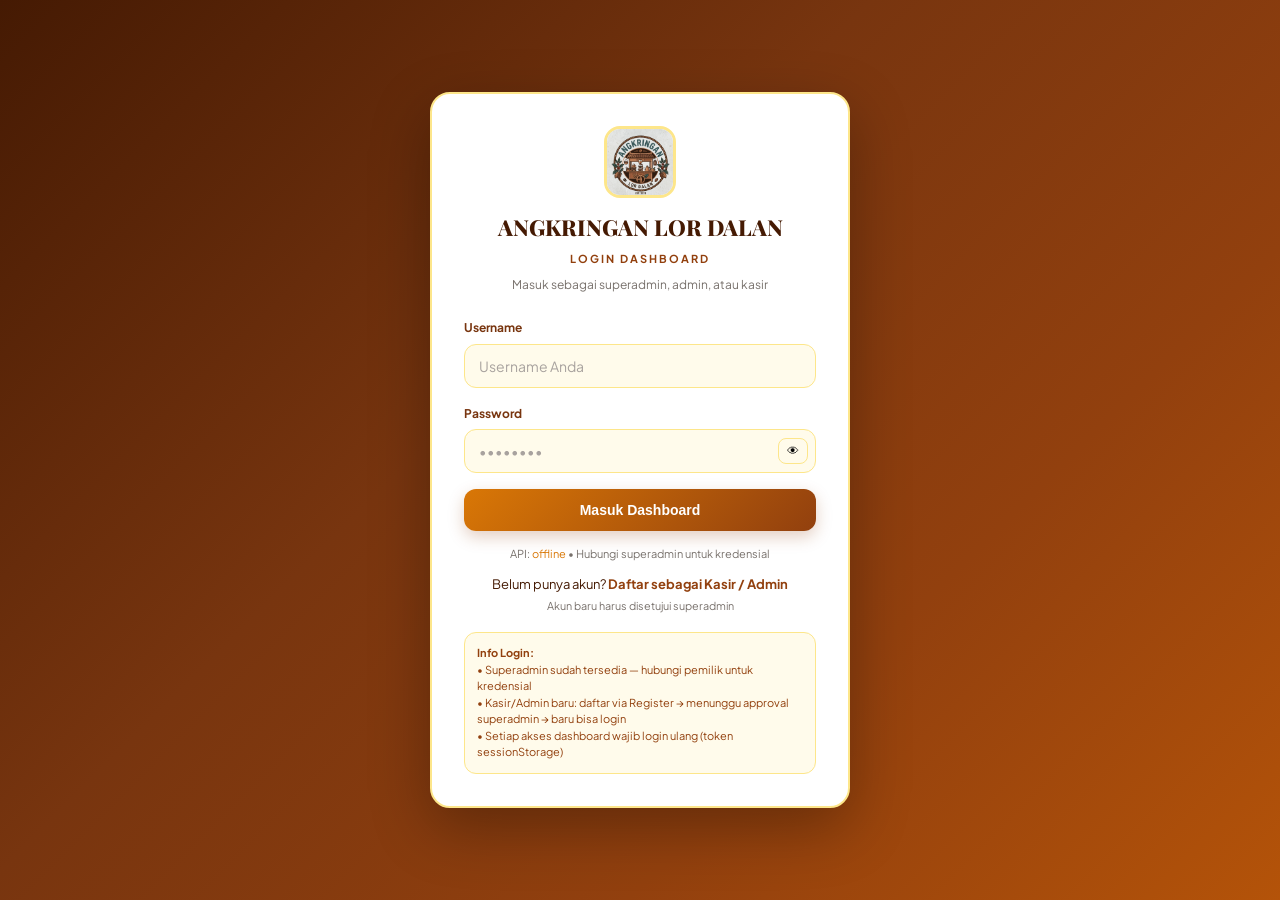
==== commit 5be5bcff: "feat: migrasi SQLite + FastAPI, foto asli JPG, login superadmin Solojogja1, register kasir/admin app" ====
--- a/index.html
+++ b/index.html
@@ -4,19 +4,42 @@
     <meta charset="UTF-8">
     <meta name="viewport" content="width=device-width, initial-scale=1.0">
     <title>Angkringan Lor Dalan - Warung Makan Tradisional</title>
-    <link rel="icon" type="image/jpeg" href="AGK.jpg">
-    <link rel="apple-touch-icon" href="AGK.jpg">
-    <link rel="stylesheet" href="style.css">
+    <link rel="icon" type="image/jpeg" href="static/assets/AGK.jpg">
+    <link rel="apple-touch-icon" href="static/assets/AGK.jpg">
+    <link rel="stylesheet" href="static/css/style.css">
     <link href="https://fonts.googleapis.com/css2?family=Plus+Jakarta+Sans:wght@400;500;600;700;800&family=Playfair+Display:wght@700;800&display=swap" rel="stylesheet">
 </head>
 <body>
+    <script>
+    // === GUARD: Dashboard wajib login via login.html ===
+    // Jika tidak ada token atau token invalid, redirect ke login.html
+    (function(){
+        const token = sessionStorage.getItem("ald_token") || localStorage.getItem("ald_token");
+        if(!token){
+            // Belum login, arahkan ke login.html (entry point)
+            // Hindari loop jika sudah di login.html
+            if(!location.pathname.endsWith("login.html")){
+                location.replace("login.html");
+            }
+        } else {
+            // Jika ada token tapi bukan fallback lokal, verifikasi ke API (async)
+            if(token !== "local-fallback-token"){
+                const API_BASE = (location.port === "8000" ? "/api" : "http://127.0.0.1:8000/api");
+                fetch(API_BASE + "/auth/me", {headers:{"Authorization":"Bearer "+token}})
+                .then(r=>{ if(!r.ok) throw new Error("invalid"); return r.json(); })
+                .then(u=>{ sessionStorage.setItem("ald_user", u.username); sessionStorage.setItem("ald_role", u.role); })
+                .catch(()=>{ sessionStorage.removeItem("ald_token"); localStorage.removeItem("ald_token"); if(!location.pathname.endsWith("login.html")) location.replace("login.html"); });
+            }
+        }
+    })();
+    </script>
 
     <div class="app">
         <!-- SIDEBAR -->
         <aside class="sidebar">
             <div class="sidebar-brand">
                 <div class="brand-logo">
-                    <img src="AGK.jpg" alt="Logo Angkringan Lor Dalan">
+                    <img src="static/assets/AGK.jpg" alt="Logo Angkringan Lor Dalan">
                 </div>
                 <div>
                     <h2>ANGKRINGAN</h2>
@@ -58,6 +81,8 @@
                         <span>Total Omzet</span>
                     </div>
                 </div>
+                <button onclick="handleLogout()" style="width:100%; margin-top:12px; background:rgba(255,255,255,0.12); color:white; border:1px solid rgba(255,255,255,0.2); padding:10px; border-radius:10px; font-size:12px; font-weight:700; cursor:pointer; backdrop-filter:blur(6px);">Keluar (Logout)</button>
+                <p style="font-size:10px; color:rgba(255,255,255,0.6); text-align:center; margin-top:6px;" id="loginUserInfo">-</p>
                 <p class="sidebar-copy">&copy; 2026 Angkringan Lor Dalan<br><small>Hangat - Merakyat - Ngangeni</small></p>
             </div>
         </aside>
@@ -68,7 +93,7 @@
             <header class="topbar">
                 <div class="topbar-inner">
                     <div class="topbar-title" style="display:flex; align-items:center; gap:14px;">
-                        <img src="AGK.jpg" alt="Logo" style="width:48px; height:48px; border-radius:12px; object-fit:cover; border:2px solid rgba(255,255,255,0.3); background:white; flex-shrink:0;">
+                        <img src="static/assets/AGK.jpg" alt="Logo" style="width:48px; height:48px; border-radius:12px; object-fit:cover; border:2px solid rgba(255,255,255,0.3); background:white; flex-shrink:0;">
                         <div>
                             <h3>Angkringan Lor Dalan</h3>
                             <p>Cita Rasa Jogja - Harga Merakyat - Buka Sore Sampai Dini Hari</p>
@@ -82,7 +107,7 @@
                 </div>
                 <div class="hero-banner">
                     <div class="hero-text" style="display:flex; align-items:center; gap:12px;">
-                        <img src="AGK.jpg" alt="Logo" style="width:42px; height:42px; border-radius:10px; object-fit:cover; border:2px solid #451a03; background:white; flex-shrink:0;">
+                        <img src="static/assets/AGK.jpg" alt="Logo" style="width:42px; height:42px; border-radius:10px; object-fit:cover; border:2px solid #451a03; background:white; flex-shrink:0;">
                         <div>
                             <h4>Selamat Datang di Angkringan Lor Dalan!</h4>
                             <p>Nasi Kucing - Sate-Satean - Gorengan Anget - Kopi Joss Arang - Wedang Jahe - Indomie</p>
@@ -240,7 +265,7 @@
                             <h3>Menu Favorit Lor Dalan</h3>
                             <div class="menu-favorit-list">
                                 <div class="fav-item">
-                                    <span class="fav-icon">NK</span>
+                                    <img src="static/images/nasi-kucing.jpg" alt="Nasi Kucing" style="width:48px; height:48px; border-radius:10px; object-fit:cover; border:1.5px solid #fde68a; background:white; flex-shrink:0;" onerror="this.src='static/images/nasi-kucing.svg'">
                                     <div>
                                         <strong>Nasi Kucing Sambal Teri</strong>
                                         <small>Rp 5.000 - Paling Laris!</small>
@@ -248,7 +273,7 @@
                                     <span class="fav-badge">4.9</span>
                                 </div>
                                 <div class="fav-item">
-                                    <span class="fav-icon">KJ</span>
+                                    <img src="static/images/kopi-joss.jpg" alt="Kopi Joss" style="width:48px; height:48px; border-radius:10px; object-fit:cover; border:1.5px solid #fde68a; background:white; flex-shrink:0;" onerror="this.src='static/images/kopi-joss.svg'">
                                     <div>
                                         <strong>Kopi Joss Arang Panas</strong>
                                         <small>Rp 8.000 - Khas Jogja</small>
@@ -256,7 +281,7 @@
                                     <span class="fav-badge">4.8</span>
                                 </div>
                                 <div class="fav-item">
-                                    <span class="fav-icon">ST</span>
+                                    <img src="static/images/sate-telur.jpg" alt="Sate Telur" style="width:48px; height:48px; border-radius:10px; object-fit:cover; border:1.5px solid #fde68a; background:white; flex-shrink:0;" onerror="this.src='static/images/sate-telur.svg'">
                                     <div>
                                         <strong>Sate Usus & Telur Puyuh</strong>
                                         <small>Rp 3.500 - Gurih Pedas</small>
@@ -264,7 +289,7 @@
                                     <span class="fav-badge">4.9</span>
                                 </div>
                                 <div class="fav-item">
-                                    <span class="fav-icon">WJ</span>
+                                    <img src="static/images/wedang-jahe.jpg" alt="Wedang Jahe" style="width:48px; height:48px; border-radius:10px; object-fit:cover; border:1.5px solid #fde68a; background:white; flex-shrink:0;" onerror="this.src='static/images/wedang-jahe.svg'">
                                     <div>
                                         <strong>Wedang Jahe Susu</strong>
                                         <small>Rp 8.000 - Hangat Malam</small>
@@ -272,7 +297,7 @@
                                     <span class="fav-badge">4.7</span>
                                 </div>
                                 <div class="fav-item">
-                                    <span class="fav-icon">IM</span>
+                                    <img src="static/images/indomie.jpg" alt="Indomie" style="width:48px; height:48px; border-radius:10px; object-fit:cover; border:1.5px solid #fde68a; background:white; flex-shrink:0;" onerror="this.src='static/images/indomie.svg'">
                                     <div>
                                         <strong>Indomie Goreng + Telor</strong>
                                         <small>Rp 13.000 - Porsi Jumbo</small>
@@ -438,6 +463,41 @@
                     </div>
                 </div>
 
+                <!-- SUPERADMIN PANEL - APPROVAL KASIR/ADMIN -->
+                <div class="card table-card" id="superadminPanel" style="display:none; margin-top:28px; border:2px solid #92400e;">
+                    <div class="card-header" style="background:linear-gradient(135deg,#451a03,#92400e); color:white;">
+                        <h3 style="color:white;">🔐 Panel Superadmin - Approval Akun</h3>
+                        <span class="nota-badge" id="pendingCount" style="background:#f59e0b; color:#451a03;">0 Pending</span>
+                    </div>
+                    <div style="padding:22px;">
+                        <p style="font-size:12px; color:#78716c; margin-bottom:14px;">Daftar akun <b>Kasir / Admin</b> yang mendaftar via <code>register.html</code> dan menunggu persetujuan. Hanya <b>superadmin</b> bisa Approve/Tolak. Akun pending <b>tidak bisa login</b> sampai di-approve.</p>
+                        <div id="pendingList" style="display:flex; flex-direction:column; gap:10px;">
+                            <p style="text-align:center; color:#78716c; font-size:13px; padding:20px;">Memuat data pending...</p>
+                        </div>
+                        <div style="margin-top:14px; display:flex; gap:10px;">
+                            <button onclick="loadPendingUsers()" style="background:#fffbeb; border:1.5px solid #fde68a; color:#92400e; padding:8px 14px; border-radius:10px; font-size:12px; font-weight:700; cursor:pointer;">Refresh Pending</button>
+                            <button onclick="loadActiveUsers()" style="background:#dcfce7; border:1.5px solid #bbf7d0; color:#15803d; padding:8px 14px; border-radius:10px; font-size:12px; font-weight:700; cursor:pointer;">Refresh Aktif</button>
+                            <a href="register.html" target="_blank" style="background:#fef3c7; border:1.5px solid #fde68a; color:#92400e; padding:8px 14px; border-radius:10px; font-size:12px; font-weight:700; text-decoration:none;">Form Register</a>
+                        </div>
+
+                        <hr style="margin:20px 0; border:none; border-top:1.5px dashed #fde68a;">
+
+                        <div style="display:flex; justify-content:space-between; align-items:center; margin-bottom:12px;">
+                            <h4 style="font-size:13px; color:#451a03; font-weight:800; margin:0;">🟢 Akun Aktif — Online / Offline</h4>
+                            <span id="activeCount" style="background:#dcfce7; color:#15803d; padding:4px 10px; border-radius:20px; font-size:11px; font-weight:700;">0 Aktif</span>
+                        </div>
+                        <p style="font-size:11px; color:#78716c; margin-bottom:10px;">Status <b style="color:#16a34a;">● Online</b> = aktif &lt;5 menit (heartbeat 30 detik). <b style="color:#f59e0b;">● Idle</b> = 5-60 menit. <b style="color:#a8a29e;">● Offline</b> = &gt;60 menit / logout. Visible hanya untuk superadmin.</p>
+                        <div id="activeList" style="display:flex; flex-direction:column; gap:8px;">
+                            <p style="text-align:center; color:#78716c; font-size:12px; padding:16px;">Memuat akun aktif...</p>
+                        </div>
+                        <div style="margin-top:12px; display:flex; gap:8px; align-items:center;">
+                            <button onclick="loadActiveUsers()" style="background:#fffbeb; border:1.5px solid #fde68a; color:#92400e; padding:8px 14px; border-radius:10px; font-size:12px; font-weight:700; cursor:pointer;">Muat Ulang</button>
+                            <span id="heartbeatStatus" style="font-size:11px; color:#78716c;">Heartbeat: -</span>
+                            <span style="margin-left:auto; font-size:10px; color:#a8a29e;">Auto-refresh 30 detik</span>
+                        </div>
+                    </div>
+                </div>
+
                 <footer class="footer">
                     <p><strong>Angkringan Lor Dalan</strong> &bull; Sambi Gedong, Tawengan, Sambi, Boyolali &bull; Buka 17.00 - 02.00 WIB</p>
                     <p style="margin-top:6px; font-size:11px;">Matur Nuwun Sudah Mampir, Lur! - Harga Merakyat - Rasa Nikmat - Sambi Gedong, Tawengan, Sambi, Boyolali</p>
@@ -446,6 +506,196 @@
         </div>
     </div>
 
-    <script src="script.js"></script>
+    <script src="static/js/script.js"></script>
+    <script>
+    // Update info user & heartbeat untuk online/offline
+    let heartbeatInterval = null;
+    window.addEventListener("DOMContentLoaded", ()=>{
+        const u = sessionStorage.getItem("ald_user") || localStorage.getItem("ald_user") || "Unknown";
+        const r = sessionStorage.getItem("ald_role") || localStorage.getItem("ald_role") || "";
+        const el = document.getElementById("loginUserInfo");
+        if(el) el.textContent = "Login: " + u + (r ? " ("+r+")" : "") + " • " + new Date().toLocaleTimeString('id-ID');
+        // Tampilkan panel superadmin jika superadmin, dan atur polling agar langsung muncul saat ada pendaftar baru
+        let pendingInterval = null;
+        if(r === "superadmin"){
+            const panel = document.getElementById("superadminPanel");
+            if(panel) panel.style.display = "block";
+            loadPendingUsers();
+            loadActiveUsers();
+            // Heartbeat 15 detik + polling pending & aktif tiap 5 detik agar langsung muncul saat ada kasir/admin register
+            sendHeartbeat();
+            heartbeatInterval = setInterval(()=>{ sendHeartbeat(); }, 15000);
+            pendingInterval = setInterval(()=>{ loadPendingUsers(); loadActiveUsers(); }, 5000);
+            // Polling pending lebih cepat (5 detik) agar superadmin langsung lihat pendaftar baru tanpa refresh
+            document.getElementById("heartbeatStatus").textContent = "Heartbeat: aktif (15s) - Pending auto-refresh 5s";
+            // Notifikasi jika ada pending baru (bandingkan count)
+            let lastPendingCount = 0;
+            const _origLoadPending = loadPendingUsers;
+            loadPendingUsers = async function(){
+                await _origLoadPending();
+                const cur = document.getElementById("pendingCount").textContent;
+                const n = parseInt(cur) || 0;
+                if(n > lastPendingCount && lastPendingCount !== 0){
+                    // Ada pendaftar baru, flash badge
+                    const badge = document.getElementById("pendingCount");
+                    badge.style.background = "#dc2626"; badge.style.color = "white";
+                    badge.textContent = n + " Pending • BARU!";
+                    setTimeout(()=>{ badge.style.background="#f59e0b"; badge.style.color="#451a03"; badge.textContent = n + " Pending"; }, 3000);
+                    // Optional: beep atau title flash
+                    const origTitle = document.title;
+                    document.title = "🔔 " + n + " Pendaftar Baru! - " + origTitle;
+                    setTimeout(()=>{ document.title = origTitle; }, 5000);
+                }
+                lastPendingCount = n;
+            };
+        } else if(r === "admin" || r === "kasir"){
+            // Kasir/Admin: heartbeat hanya saat di dashboard (index.html), jika tutup dashboard -> offline
+            sendHeartbeat();
+            heartbeatInterval = setInterval(sendHeartbeat, 15000);
+            console.log("Heartbeat kasir/" + r + " aktif tiap 15s - superadmin akan lihat online");
+        }
+        // Jika tab di-hide (pindah tab/minimize), pause heartbeat agar tidak dianggap online palsu
+        document.addEventListener("visibilitychange", ()=>{
+            if(document.hidden){
+                if(heartbeatInterval) clearInterval(heartbeatInterval);
+                document.getElementById("heartbeatStatus").textContent = "Heartbeat: pause (tab hidden)";
+            } else {
+                sendHeartbeat();
+                if(r === "superadmin"){
+                    heartbeatInterval = setInterval(()=>{ sendHeartbeat(); loadActiveUsers(); }, 15000);
+                } else if(r === "admin" || r === "kasir"){
+                    heartbeatInterval = setInterval(sendHeartbeat, 15000);
+                }
+                document.getElementById("heartbeatStatus").textContent = "Heartbeat: aktif (15s)";
+            }
+        });
+        // Saat tutup tab / refresh / logout, kirim offline beacon agar langsung offline di panel superadmin
+        window.addEventListener("beforeunload", ()=>{
+            const token = sessionStorage.getItem("ald_token") || localStorage.getItem("ald_token");
+            if(token && token!=="local-fallback-token"){
+                const API_BASE = (location.port === "8000" ? "/api" : "http://127.0.0.1:8000/api");
+                // sendBeacon lebih reliable saat unload
+                try{
+                    const blob = new Blob([], {type: "application/json"});
+                    navigator.sendBeacon(API_BASE + "/auth/logout", blob);
+                    // Fallback fetch keepalive
+                    fetch(API_BASE + "/auth/logout", {method:"POST", headers:{"Authorization":"Bearer "+token}, keepalive:true});
+                }catch(e){}
+            }
+        });
+    });
+    async function sendHeartbeat(){
+        const token = sessionStorage.getItem("ald_token") || localStorage.getItem("ald_token");
+        if(!token || token==="local-fallback-token") return;
+        // Hanya kirim jika tab visible (benar-benar di dashboard)
+        if(document.hidden) return;
+        const API_BASE = (location.port === "8000" ? "/api" : "http://127.0.0.1:8000/api");
+        try{
+            const res = await fetch(API_BASE + "/auth/heartbeat", {method:"POST", headers:{"Authorization":"Bearer "+token}});
+            if(res.ok){
+                const el = document.getElementById("heartbeatStatus");
+                if(el) el.textContent = "Heartbeat: ok " + new Date().toLocaleTimeString('id-ID') + " (online)";
+            }
+        }catch(e){}
+    }
+    function handleLogout(){
+        if(!confirm("Keluar dari dashboard? Anda akan dialihkan ke halaman logout dan harus login lagi.")) return;
+        // Arahkan ke flow logout.html yang akan handle API logout + clear + redirect ke login.html
+        location.href = "logout.html";
+    }
+    // Superadmin approval functions
+    async function loadPendingUsers(){
+        const API_BASE = (location.port === "8000" ? "/api" : "http://127.0.0.1:8000/api");
+        const token = sessionStorage.getItem("ald_token") || localStorage.getItem("ald_token");
+        if(!token) return;
+        try{
+            const res = await fetch(API_BASE + "/auth/pending", {headers:{"Authorization":"Bearer "+token}});
+            const listEl = document.getElementById("pendingList");
+            if(!listEl) return;
+            if(!res.ok){
+                listEl.innerHTML = "<p style='color:#dc2626; font-size:12px;'>Gagal load pending (bukan superadmin?)</p>";
+                return;
+            }
+            const data = await res.json();
+            if(data.length===0){
+                listEl.innerHTML = "<p style='color:#16a34a; font-size:12px; text-align:center; padding:12px;'>Tidak ada pendaftar pending. Semua sudah di-approve.</p>";
+                document.getElementById("pendingCount").textContent = "0 Pending";
+                return;
+            }
+            document.getElementById("pendingCount").textContent = data.length + " Pending";
+            listEl.innerHTML = data.map(u=>`
+                <div style="display:flex; align-items:center; justify-content:space-between; background:#fffbeb; border:1.5px solid #fde68a; border-radius:12px; padding:12px; gap:10px;">
+                    <div style="flex:1;">
+                        <strong style="color:#451a03; font-size:13px;">${u.username}</strong> <span style="background:#92400e; color:white; padding:2px 6px; border-radius:8px; font-size:10px;">${u.role}</span><br>
+                        <small style="color:#78716c;">${u.full_name || "-"} • ${u.email || "-"} • ${new Date(u.created_at).toLocaleDateString('id-ID')}</small>
+                    </div>
+                    <div style="display:flex; gap:6px;">
+                        <button onclick="approveUser(${u.id})" style="background:#16a34a; color:white; border:none; padding:8px 12px; border-radius:8px; font-size:12px; font-weight:700; cursor:pointer;">Approve</button>
+                        <button onclick="rejectUser(${u.id})" style="background:#fee2e2; color:#dc2626; border:1px solid #fecaca; padding:8px 12px; border-radius:8px; font-size:12px; font-weight:700; cursor:pointer;">Tolak</button>
+                    </div>
+                </div>
+            `).join("");
+        }catch(e){
+            console.error(e);
+        }
+    }
+    async function approveUser(id){
+        if(!confirm("Setujui akun ini?")) return;
+        const API_BASE = (location.port === "8000" ? "/api" : "http://127.0.0.1:8000/api");
+        const token = sessionStorage.getItem("ald_token") || localStorage.getItem("ald_token");
+        const res = await fetch(API_BASE + "/auth/approve/" + id, {method:"POST", headers:{"Authorization":"Bearer "+token}});
+        if(res.ok){ alert("Berhasil approve!"); loadPendingUsers(); loadActiveUsers(); } else { const j=await res.json(); alert("Gagal: "+(j.detail||"error")); }
+    }
+    async function rejectUser(id){
+        if(!confirm("Tolak & hapus akun ini?")) return;
+        const API_BASE = (location.port === "8000" ? "/api" : "http://127.0.0.1:8000/api");
+        const token = sessionStorage.getItem("ald_token") || localStorage.getItem("ald_token");
+        const res = await fetch(API_BASE + "/auth/reject/" + id, {method:"POST", headers:{"Authorization":"Bearer "+token}});
+        if(res.ok){ alert("DitolaK!"); loadPendingUsers(); loadActiveUsers(); } else { const j=await res.json(); alert("Gagal: "+(j.detail||"error")); }
+    }
+    async function loadActiveUsers(){
+        const API_BASE = (location.port === "8000" ? "/api" : "http://127.0.0.1:8000/api");
+        const token = sessionStorage.getItem("ald_token") || localStorage.getItem("ald_token");
+        if(!token) return;
+        const listEl = document.getElementById("activeList");
+        if(!listEl) return;
+        try{
+            const res = await fetch(API_BASE + "/auth/active", {headers:{"Authorization":"Bearer "+token}});
+            if(!res.ok){
+                listEl.innerHTML = "<p style='color:#dc2626; font-size:12px;'>Gagal load aktif (butuh superadmin)</p>";
+                return;
+            }
+            const data = await res.json();
+            if(data.length===0){
+                listEl.innerHTML = "<p style='color:#78716c; font-size:12px; text-align:center; padding:12px;'>Belum ada akun aktif.</p>";
+                document.getElementById("activeCount").textContent = "0 Aktif";
+                return;
+            }
+            const onlineCount = data.filter(u=>u.is_online).length;
+            document.getElementById("activeCount").textContent = onlineCount + " Online / " + data.length + " Aktif";
+            listEl.innerHTML = data.map(u=>{
+                let dot = u.is_online ? "#16a34a" : (u.online_status==="idle" ? "#f59e0b" : "#a8a29e");
+                let statusText = u.is_online ? "Online" : (u.online_status==="idle" ? "Idle" : "Offline");
+                let badgeRole = u.role==="superadmin" ? "#451a03" : (u.role==="admin" ? "#92400e" : "#15803d");
+                return `
+                <div style="display:flex; align-items:center; justify-content:space-between; background:white; border:1.5px solid #fde68a; border-radius:12px; padding:10px 12px; gap:10px;">
+                    <div style="display:flex; align-items:center; gap:10px; flex:1;">
+                        <span style="width:10px; height:10px; border-radius:50%; background:${dot}; display:inline-block; box-shadow:0 0 6px ${dot}; flex-shrink:0;"></span>
+                        <div style="flex:1;">
+                            <strong style="color:#451a03; font-size:13px;">${u.username}</strong> <span style="background:${badgeRole}; color:white; padding:2px 6px; border-radius:8px; font-size:10px; font-weight:700;">${u.role}</span> <span style="font-size:10px; color:${dot}; font-weight:700;">● ${statusText}</span><br>
+                            <small style="color:#78716c; font-size:11px;">${u.full_name||"-"} • ${u.email||"-"} • ${u.last_seen_text}</small>
+                        </div>
+                    </div>
+                    <div style="text-align:right;">
+                        <small style="color:#78716c; font-size:10px;">${u.last_active ? new Date(u.last_active).toLocaleString('id-ID') : "never"}</small>
+                    </div>
+                </div>`;
+            }).join("");
+        }catch(e){
+            console.error(e);
+            listEl.innerHTML = "<p style='color:#dc2626; font-size:12px;'>Error load aktif</p>";
+        }
+    }
+    </script>
 </body>
 </html>
--- a/static/css/style.css
+++ b/static/css/style.css
@@ -0,0 +1,610 @@
+/* Angkringan Lor Dalan - Warung Makan Theme */
+* { margin: 0; padding: 0; box-sizing: border-box; }
+
+:root {
+    --primary: #92400e;
+    --primary-dark: #78350f;
+    --primary-light: #fef3c7;
+    --accent: #d97706;
+    --accent-dark: #b45309;
+    --bg: #fffbeb;
+    --card: #ffffff;
+    --text: #451a03;
+    --muted: #78716c;
+    --border: #fde68a;
+    --border-strong: #fcd34d;
+    --success: #15803d;
+    --warning: #d97706;
+    --danger: #dc2626;
+    --radius: 16px;
+    --shadow: 0 8px 30px rgba(120,53,15,0.08);
+}
+
+html { min-width: 1024px; }
+
+body {
+    font-family: 'Plus Jakarta Sans', 'Segoe UI', Inter, Arial, sans-serif;
+    background: var(--bg);
+    color: var(--text);
+    line-height: 1.6;
+    overflow-x: auto;
+}
+
+/* APP LAYOUT - Sidebar + Main */
+.app { display: flex; min-height: 100vh; }
+
+.sidebar {
+    width: 280px;
+    background: linear-gradient(180deg, #451a03 0%, #78350f 50%, #92400e 100%);
+    color: white;
+    display: flex;
+    flex-direction: column;
+    position: sticky;
+    top: 0;
+    height: 100vh;
+    overflow-y: auto;
+    box-shadow: 4px 0 20px rgba(0,0,0,0.15);
+    flex-shrink: 0;
+}
+.sidebar-brand {
+    display: flex;
+    gap: 14px;
+    align-items: center;
+    padding: 22px 20px;
+    border-bottom: 1px solid rgba(255,255,255,0.12);
+    background: rgba(0,0,0,0.15);
+}
+.sidebar-brand .brand-icon {
+    width: 52px; height: 52px;
+    background: linear-gradient(135deg, #f59e0b, #d97706);
+    border-radius: 14px;
+    display: grid; place-items: center;
+    font-size: 22px;
+    flex-shrink: 0;
+    box-shadow: 0 4px 12px rgba(245,158,11,0.4);
+    border: 2px solid rgba(255,255,255,0.2);
+}
+.brand-logo {
+    width: 52px; height: 52px;
+    border-radius: 14px;
+    overflow: hidden;
+    flex-shrink: 0;
+    box-shadow: 0 4px 12px rgba(0,0,0,0.2);
+    border: 2px solid rgba(255,255,255,0.3);
+    background: white;
+    display: grid; place-items: center;
+}
+.brand-logo img {
+    width: 100%; height: 100%;
+    object-fit: cover;
+    display: block;
+}
+.sidebar-brand h2 {
+    font-family: 'Playfair Display', serif;
+    font-size: 18px; letter-spacing: 1px; line-height: 1;
+    font-weight: 800;
+}
+.sidebar-brand span {
+    font-size: 12px; letter-spacing: 3px; font-weight: 700;
+    color: #fde68a; display: block; margin-top: 2px;
+}
+.sidebar-brand p { font-size: 11px; opacity: 0.7; margin-top: 4px; }
+
+.sidebar-nav { padding: 20px 14px; flex: 1; }
+.nav-label { font-size: 11px; letter-spacing: 1px; opacity: 0.6; font-weight: 700; margin-bottom: 10px; padding-left: 10px; }
+.nav-item {
+    display: flex; align-items: center; gap: 12px;
+    padding: 12px 14px;
+    border-radius: 12px;
+    color: rgba(255,255,255,0.85);
+    text-decoration: none;
+    font-size: 13px; font-weight: 600;
+    margin-bottom: 6px;
+    transition: 0.2s;
+    border: 1px solid transparent;
+}
+.nav-item:hover { background: rgba(255,255,255,0.1); color: white; }
+.nav-item.active { background: white; color: #92400e; box-shadow: 0 4px 16px rgba(0,0,0,0.15); }
+.nav-item.active i { color: #d97706; }
+
+.sidebar-footer { padding: 16px; border-top: 1px solid rgba(255,255,255,0.1); background: rgba(0,0,0,0.2); }
+.sidebar-stat {
+    display: flex; gap: 12px; align-items: center;
+    background: rgba(255,255,255,0.12);
+    padding: 14px;
+    border-radius: 12px;
+    border: 1px solid rgba(255,255,255,0.1);
+}
+.sidebar-stat i {
+    width: 42px; height: 42px;
+    display: grid; place-items: center;
+    border-radius: 10px;
+    background: #f59e0b;
+    color: white;
+    font-size: 16px;
+}
+.sidebar-stat strong { display: block; font-size: 18px; line-height: 1; }
+.sidebar-stat span { font-size: 11px; opacity: 0.8; }
+.sidebar-copy { text-align: center; font-size: 11px; opacity: 0.5; margin-top: 12px; line-height: 1.5; }
+
+.main { flex: 1; min-width: 0; background: var(--bg); }
+
+/* Topbar */
+.topbar {
+    background: linear-gradient(135deg, #451a03 0%, #78350f 40%, #92400e 70%, #b45309 100%);
+    color: white;
+    padding: 0;
+    position: sticky;
+    top: 0;
+    z-index: 10;
+    box-shadow: 0 4px 20px rgba(0,0,0,0.18);
+}
+.topbar-inner {
+    max-width: 1360px;
+    margin: 0 auto;
+    display: flex;
+    justify-content: space-between;
+    align-items: center;
+    gap: 20px;
+    flex-wrap: nowrap;
+    padding: 18px 32px;
+}
+.topbar-title h3 {
+    font-family: 'Playfair Display', serif;
+    font-size: 20px; font-weight: 800;
+    display: flex; align-items: center; gap: 10px;
+}
+.topbar-title h3 i { color: #fde68a; }
+.topbar-title p { font-size: 12px; opacity: 0.85; margin-top: 4px; letter-spacing: 0.3px; }
+.topbar-info { display: flex; gap: 12px; align-items: center; font-size: 13px; white-space: nowrap; }
+.badge {
+    background: rgba(255,255,255,0.15);
+    padding: 7px 14px;
+    border-radius: 20px;
+    font-size: 12px;
+    backdrop-filter: blur(6px);
+    border: 1px solid rgba(255,255,255,0.15);
+    font-weight: 600;
+}
+.badge-live { background: #f59e0b; color: #451a03; border: none; font-weight: 800; min-width: 110px; text-align: center; }
+.hero-banner {
+    background: linear-gradient(90deg, #f59e0b, #fbbf24);
+    color: #451a03;
+    display: flex;
+    justify-content: space-between;
+    align-items: center;
+    padding: 10px 32px;
+    gap: 16px;
+    flex-wrap: wrap;
+}
+.hero-text h4 { font-size: 13px; font-weight: 800; }
+.hero-text p { font-size: 12px; opacity: 0.8; margin-top: 2px; }
+.hero-badge { display: flex; gap: 10px; align-items: center; }
+.hero-badge span { background: white; padding: 6px 12px; border-radius: 20px; font-size: 12px; font-weight: 700; }
+.hero-badge .promo { background: #451a03; color: #fde68a; }
+
+/* Wrapper */
+.wrapper {
+    max-width: 1360px;
+    min-width: 1024px;
+    margin: 0 auto;
+    padding: 28px 32px;
+}
+
+/* Layout */
+.layout {
+    display: grid;
+    grid-template-columns: 1fr 380px;
+    gap: 28px;
+    align-items: start;
+}
+@media (max-width: 1100px) {
+    html { min-width: auto; }
+    .wrapper { min-width: auto; max-width: 100%; padding: 24px 20px; }
+    .topbar-inner { flex-wrap: wrap; }
+    .app { flex-direction: column; }
+    .sidebar { width: 100%; height: auto; position: relative; }
+}
+@media (max-width: 900px) { .layout { grid-template-columns: 1fr; } }
+
+/* Card */
+.card {
+    background: var(--card);
+    border-radius: var(--radius);
+    box-shadow: var(--shadow);
+    border: 1.5px solid var(--border);
+    overflow: hidden;
+}
+.card-header {
+    padding: 20px 26px;
+    border-bottom: 1.5px solid var(--border);
+    display: flex;
+    justify-content: space-between;
+    align-items: center;
+    gap: 12px;
+    background: linear-gradient(135deg, #fffbeb, #fef3c7);
+}
+.card-header h3 { font-size: 15px; color: #78350f; font-weight: 800; display: flex; align-items: center; gap: 8px; }
+.card-header h3 i { color: var(--accent); }
+.nota-badge {
+    background: #451a03;
+    color: #fde68a;
+    padding: 7px 16px;
+    border-radius: 20px;
+    font-size: 12px;
+    font-weight: 800;
+    letter-spacing: 0.5px;
+    border: 1px solid #92400e;
+}
+
+/* Form */
+.form-card form { padding: 24px 26px; }
+.section-title {
+    font-size: 12px;
+    font-weight: 800;
+    color: var(--primary);
+    text-transform: uppercase;
+    letter-spacing: 0.7px;
+    margin: 22px 0 14px 0;
+    padding-bottom: 10px;
+    border-bottom: 1.5px dashed var(--border);
+    display: flex; align-items: center; gap: 8px;
+}
+.section-title:first-child { margin-top: 0; }
+
+.grid-2 {
+    display: grid;
+    grid-template-columns: 1fr 1fr;
+    gap: 16px;
+}
+@media (max-width: 640px) { .grid-2 { grid-template-columns: 1fr; } }
+
+.form-group { display: flex; flex-direction: column; gap: 7px; margin-bottom: 2px; }
+.form-group label { font-size: 13px; font-weight: 700; color: #78350f; }
+.form-group label span { color: var(--danger); }
+.form-group input,
+.form-group select {
+    width: 100%;
+    padding: 12px 14px;
+    border: 1.5px solid var(--border);
+    border-radius: 12px;
+    font-size: 14px;
+    outline: none;
+    background: white;
+    transition: 0.2s;
+    font-family: inherit;
+    color: #451a03;
+}
+.form-group input:focus,
+.form-group select:focus {
+    border-color: var(--accent);
+    box-shadow: 0 0 0 3px rgba(217,119,6,0.15);
+    background: #fffbeb;
+}
+.form-group input::placeholder { color: #a8a29e; }
+
+/* Menu Grid */
+.menu-grid {
+    display: grid;
+    grid-template-columns: repeat(2, 1fr);
+    gap: 10px;
+}
+@media (max-width: 640px) { .menu-grid { grid-template-columns: 1fr; } }
+
+.menu-item {
+    display: flex;
+    justify-content: space-between;
+    align-items: center;
+    gap: 12px;
+    padding: 12px 14px;
+    border: 1.5px solid var(--border);
+    border-radius: 12px;
+    background: white;
+    transition: 0.2s;
+    cursor: pointer;
+}
+.menu-item:hover { border-color: var(--accent); background: #fffbeb; transform: translateY(-1px); box-shadow: 0 4px 12px rgba(146,64,14,0.08); }
+.menu-item.selected { border-color: var(--accent); background: linear-gradient(135deg, #fffbeb, #fef3c7); box-shadow: 0 4px 12px rgba(217,119,6,0.12); }
+.menu-thumb {
+    width: 56px; height: 56px;
+    border-radius: 10px;
+    object-fit: cover;
+    border: 1.5px solid #fde68a;
+    background: white;
+    flex-shrink: 0;
+    box-shadow: 0 2px 8px rgba(146,64,14,0.08);
+}
+.menu-info { flex: 1; min-width: 0; }
+.menu-info strong { font-size: 13px; color: #451a03; display: block; line-height: 1.3; }
+.menu-info small { font-size: 11px; color: var(--muted); }
+.menu-price { font-size: 13px; font-weight: 800; color: var(--primary); white-space: nowrap; }
+.menu-action { display: flex; align-items: center; gap: 6px; flex-shrink: 0; }
+.btn-qty {
+    width: 30px; height: 30px;
+    border-radius: 50%;
+    border: 1.5px solid var(--border);
+    background: white;
+    display: grid; place-items: center;
+    cursor: pointer;
+    font-weight: 800;
+    color: var(--primary);
+    transition: 0.15s;
+    font-size: 14px;
+}
+.btn-qty:hover { background: var(--accent); color: white; border-color: var(--accent); }
+.btn-qty.add { background: var(--primary); color: white; border-color: var(--primary); }
+.btn-qty.add:hover { background: #451a03; }
+.qty-badge {
+    min-width: 26px; text-align: center;
+    font-size: 13px; font-weight: 800;
+    background: #fef3c7;
+    padding: 4px 6px;
+    border-radius: 8px;
+    color: #92400e;
+}
+
+/* Keranjang */
+.keranjang {
+    border: 1.5px solid var(--border);
+    border-radius: 12px;
+    background: #fffbeb;
+    padding: 14px;
+    min-height: 70px;
+}
+.keranjang-empty { text-align: center; color: var(--muted); font-size: 13px; padding: 12px; }
+.keranjang-empty i { font-size: 18px; display: block; margin-bottom: 6px; color: #d6a57a; }
+.keranjang-item {
+    display: flex; justify-content: space-between; align-items: center;
+    padding: 10px 12px;
+    background: white;
+    border: 1px solid var(--border);
+    border-radius: 10px;
+    margin-bottom: 8px;
+    gap: 10px;
+}
+.keranjang-item:last-child { margin-bottom: 0; }
+.keranjang-item-info { flex: 1; }
+.keranjang-item-info strong { font-size: 13px; color: #451a03; }
+.keranjang-item-info small { font-size: 11px; color: var(--muted); display: block; }
+.keranjang-item-price { font-size: 13px; font-weight: 800; color: var(--primary); }
+.keranjang-item-actions { display: flex; align-items: center; gap: 6px; }
+.total-bar {
+    margin-top: 12px;
+    background: linear-gradient(135deg, #451a03, #92400e);
+    color: white;
+    padding: 14px 16px;
+    border-radius: 12px;
+    display: flex;
+    justify-content: space-between;
+    align-items: center;
+    font-size: 14px;
+}
+.total-bar span { opacity: 0.9; font-weight: 600; }
+.total-bar strong { font-size: 18px; color: #fde68a; }
+
+/* Buttons */
+.actions {
+    display: flex;
+    gap: 14px;
+    margin-top: 24px;
+}
+.btn {
+    flex: 1;
+    padding: 14px 18px;
+    border: none;
+    border-radius: 12px;
+    font-size: 14px;
+    font-weight: 800;
+    cursor: pointer;
+    transition: 0.2s;
+    display: inline-flex;
+    justify-content: center;
+    align-items: center;
+    gap: 8px;
+    font-family: inherit;
+}
+.btn-primary { background: linear-gradient(135deg, #d97706, #92400e); color: white; box-shadow: 0 6px 16px rgba(146,64,14,0.25); }
+.btn-primary:hover { background: linear-gradient(135deg, #b45309, #78350f); transform: translateY(-1px); box-shadow: 0 8px 20px rgba(146,64,14,0.3); }
+.btn-secondary { background: #fef3c7; color: #92400e; border: 1.5px solid var(--border); }
+.btn-secondary:hover { background: #fde68a; }
+.btn-small { padding: 9px 16px; font-size: 12px; flex: none; border-radius: 10px; }
+.btn-danger { background: #fee2e2; color: #dc2626; border: 1px solid #fecaca; }
+.btn-danger:hover { background: #fecaca; }
+.btn-print { background: #dcfce7; color: #15803d; border: 1px solid #bbf7d0; }
+.btn-print:hover { background: #bbf7d0; }
+.btn-icon {
+    padding: 8px 10px;
+    border-radius: 8px;
+    border: 1.5px solid var(--border);
+    background: white;
+    cursor: pointer;
+    transition: 0.15s;
+    font-size: 12px;
+}
+.btn-icon:hover { background: #fffbeb; border-color: var(--accent); }
+
+/* Hasil / Nota Preview */
+.hasil {
+    margin: 0 26px 26px 26px;
+    padding: 22px;
+    border-radius: 14px;
+    border: 1.5px dashed #92400e;
+    background: #fffbeb;
+    font-size: 13px;
+    line-height: 1.7;
+    position: relative;
+    overflow: hidden;
+}
+.hasil::before {
+    content: '';
+    position: absolute;
+    top: 0; left: 0; right: 0;
+    height: 4px;
+    background: linear-gradient(90deg, #f59e0b, #d97706, #92400e);
+}
+.hasil.hidden { display: none; }
+.hasil h4 {
+    color: #451a03;
+    font-size: 16px;
+    margin-bottom: 14px;
+    border-bottom: 1.5px dashed var(--border);
+    padding-bottom: 10px;
+    font-family: 'Playfair Display', serif;
+}
+.nota-grid {
+    display: grid;
+    grid-template-columns: 1fr 1fr;
+    gap: 12px;
+}
+.nota-grid div { background: white; padding: 12px; border-radius: 10px; border: 1px solid var(--border); }
+.nota-grid strong { font-size: 10px; color: var(--muted); display: block; text-transform: uppercase; letter-spacing: 0.7px; margin-bottom: 3px; }
+.nota-items { margin-top: 14px; background: white; border: 1.5px solid var(--border); border-radius: 10px; padding: 14px; }
+.nota-items h5 { font-size: 12px; color: #78350f; margin-bottom: 10px; text-transform: uppercase; letter-spacing: 0.5px; }
+.nota-item-row { display: flex; justify-content: space-between; font-size: 13px; padding: 6px 0; border-bottom: 1px dashed #fde68a; }
+.nota-item-row:last-child { border: none; }
+.nota-total { display: flex; justify-content: space-between; align-items: center; margin-top: 12px; padding-top: 12px; border-top: 2px solid #92400e; font-weight: 800; font-size: 14px; }
+
+/* Side Cards */
+.side { display: flex; flex-direction: column; gap: 22px; }
+.info-card { padding: 20px; }
+.info-card h3 { font-size: 14px; margin-bottom: 14px; font-weight: 800; color: #78350f; display: flex; align-items: center; gap: 8px; }
+
+.menu-favorit-list { display: flex; flex-direction: column; gap: 10px; }
+.fav-item {
+    display: flex; align-items: center; gap: 12px;
+    background: #fffbeb;
+    padding: 12px;
+    border-radius: 12px;
+    border: 1px solid var(--border);
+}
+.fav-icon {
+    width: 40px; height: 40px;
+    background: linear-gradient(135deg, #f59e0b, #d97706);
+    color: white;
+    border-radius: 10px;
+    display: grid; place-items: center;
+    font-size: 16px;
+    flex-shrink: 0;
+}
+.fav-item div { flex: 1; min-width: 0; }
+.fav-item strong { font-size: 13px; color: #451a03; display: block; line-height: 1.2; }
+.fav-item small { font-size: 11px; color: var(--muted); }
+.fav-badge { background: #451a03; color: #fde68a; padding: 4px 8px; border-radius: 20px; font-size: 11px; font-weight: 700; }
+
+.steps { list-style: none; display: flex; flex-direction: column; gap: 10px; }
+.steps li {
+    display: flex; align-items: center; gap: 12px;
+    font-size: 13px; font-weight: 600;
+    background: #fffbeb;
+    padding: 11px 13px;
+    border-radius: 12px;
+    border: 1px solid var(--border);
+    color: #78350f;
+}
+.steps li span {
+    width: 30px; height: 30px;
+    background: linear-gradient(135deg, #f59e0b, #d97706);
+    color: white;
+    border-radius: 50%;
+    display: grid; place-items: center;
+    font-size: 12px; font-weight: 800;
+    flex-shrink: 0;
+    box-shadow: 0 2px 8px rgba(217,119,6,0.3);
+}
+.alert {
+    margin-top: 16px;
+    background: #fffbeb;
+    border: 1.5px solid #fde68a;
+    color: #92400e;
+    padding: 14px;
+    border-radius: 12px;
+    display: flex;
+    gap: 10px;
+    font-size: 12px;
+    line-height: 1.6;
+}
+.alert i { margin-top: 2px; font-size: 16px; color: #d97706; }
+.alert strong { color: #78350f; }
+
+.stat-card { padding: 16px; display: flex; flex-direction: column; gap: 12px; }
+.stat {
+    display: flex; gap: 14px; align-items: center;
+    background: #fffbeb;
+    padding: 14px;
+    border-radius: 12px;
+    border: 1.5px solid var(--border);
+}
+.stat i {
+    width: 46px; height: 46px;
+    display: grid; place-items: center;
+    border-radius: 12px;
+    background: white;
+    border: 1.5px solid var(--border);
+    color: var(--accent);
+    font-size: 16px;
+}
+.stat strong { display: block; font-size: 20px; line-height: 1; color: #451a03; }
+.stat span { font-size: 11px; color: var(--muted); font-weight: 600; }
+
+/* Table */
+.table-card { margin-top: 28px; }
+.table-actions { display: flex; gap: 12px; align-items: center; flex-wrap: nowrap; }
+.table-actions input {
+    padding: 10px 16px;
+    border: 1.5px solid var(--border);
+    border-radius: 10px;
+    font-size: 13px;
+    outline: none;
+    min-width: 280px;
+    background: #fffbeb;
+}
+.table-actions input:focus { border-color: var(--accent); background: white; }
+.table-wrap { overflow-x: auto; }
+table { width: 100%; border-collapse: collapse; font-size: 13px; min-width: 950px; }
+thead th {
+    background: #fffbeb;
+    text-align: left;
+    padding: 14px 16px;
+    font-size: 11px;
+    text-transform: uppercase;
+    letter-spacing: 0.6px;
+    color: #78350f;
+    border-bottom: 1.5px solid var(--border);
+    white-space: nowrap;
+    font-weight: 800;
+}
+tbody td {
+    padding: 14px 16px;
+    border-bottom: 1px solid #fef3c7;
+    vertical-align: middle;
+}
+tbody tr:hover { background: #fffbeb; }
+.empty-row td { text-align: center; padding: 36px; color: var(--muted); font-style: italic; }
+
+.badge-status {
+    padding: 6px 12px;
+    border-radius: 20px;
+    font-size: 11px;
+    font-weight: 800;
+    white-space: nowrap;
+    border: 1px solid transparent;
+}
+.status-antri { background: #fef3c7; color: #92400e; border-color: #fde68a; }
+.status-proses { background: #ffedd5; color: #9a3412; border-color: #fed7aa; }
+.status-siap { background: #dcfce7; color: #166534; border-color: #bbf7d0; }
+.status-selesai { background: #451a03; color: #fde68a; border-color: #78350f; }
+
+/* Footer */
+.footer { text-align: center; padding: 32px 0 12px 0; color: var(--muted); font-size: 12px; line-height: 1.6; }
+.footer strong { color: #78350f; }
+
+/* Print */
+@media print {
+    html { min-width: auto; }
+    .sidebar, .hero-banner, .side, .actions, .table-actions, .footer, #formPesanan, .menu-grid, .keranjang, .total-bar { display: none !important; }
+    .hasil { display: block !important; border: 2px solid #451a03 !important; margin: 0 !important; box-shadow: none !important; }
+    body { background: white; }
+    .topbar { background: white !important; color: #451a03 !important; border-bottom: 2px solid #451a03; }
+    .app { display: block; }
+}
+
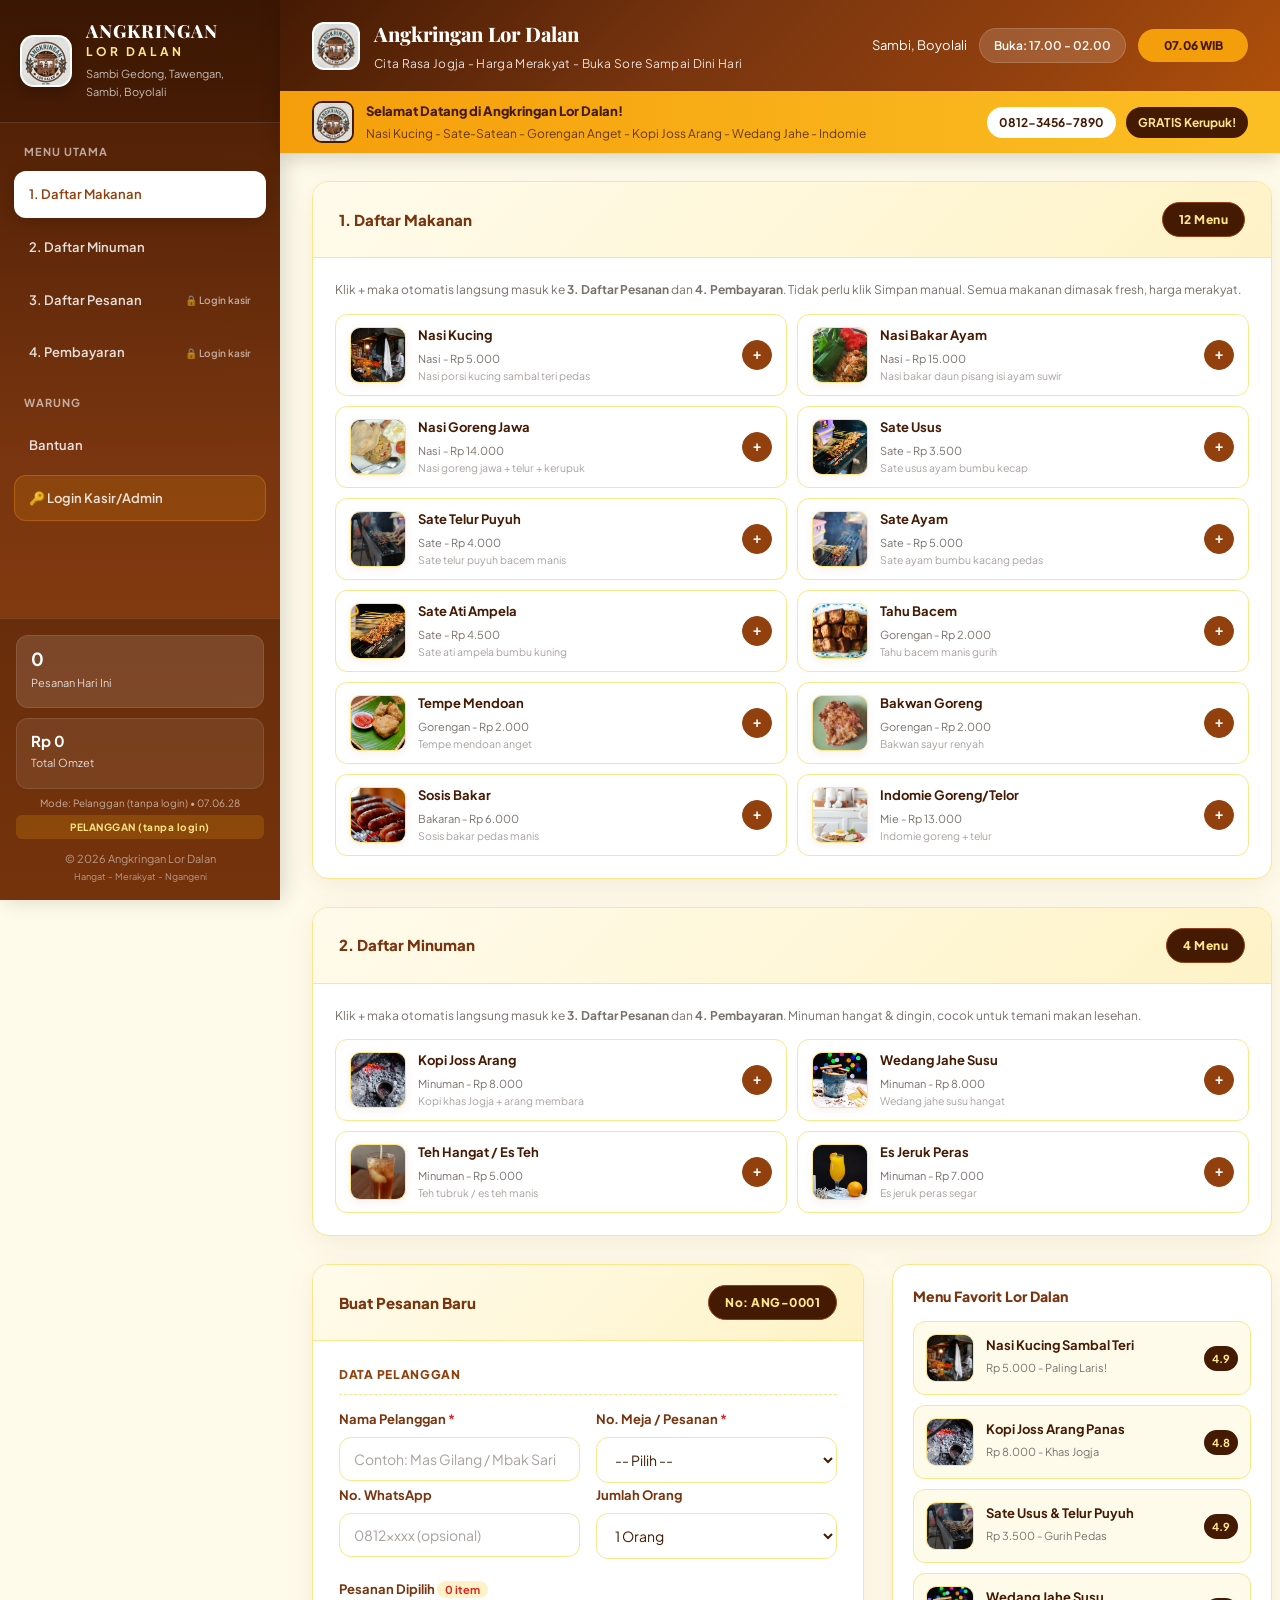
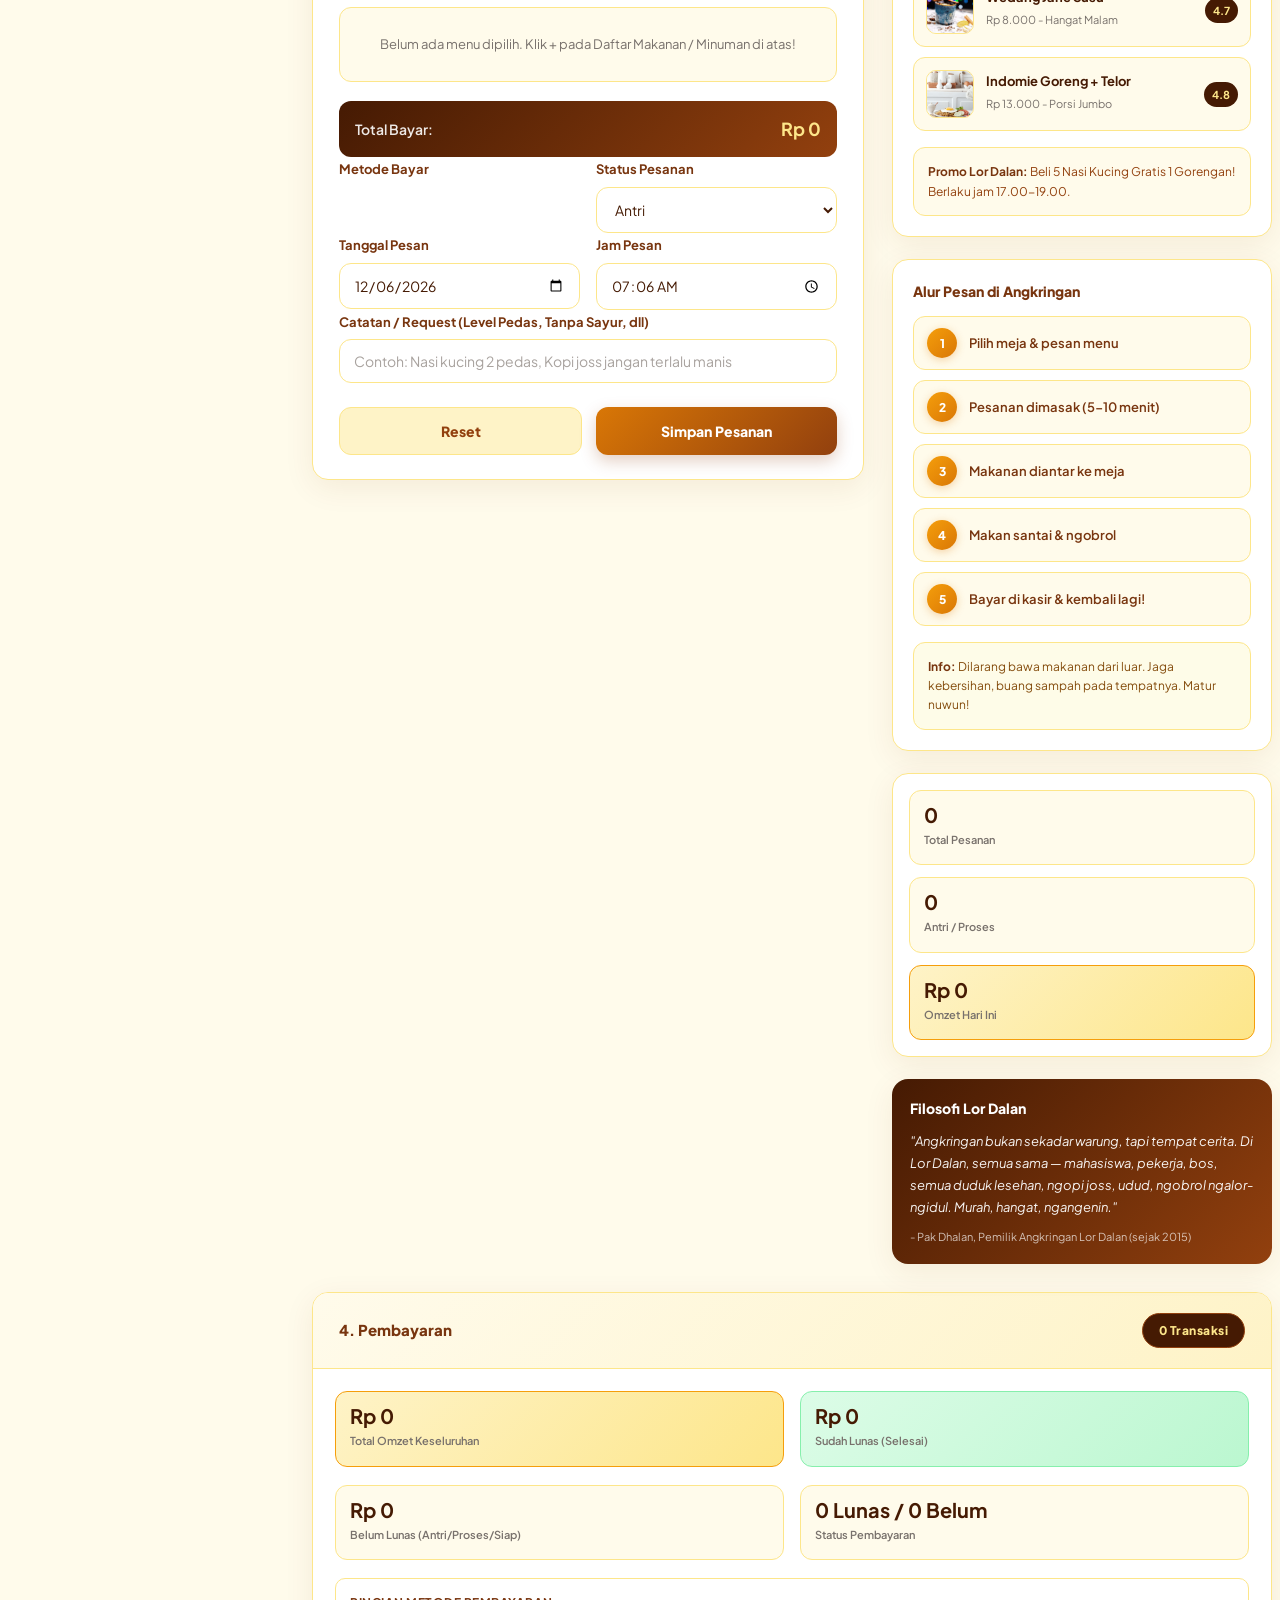
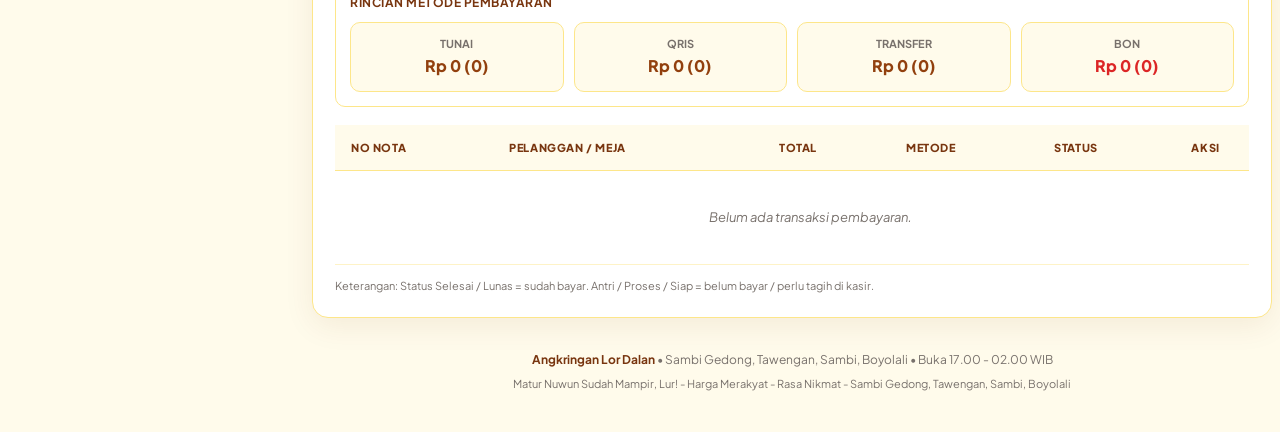
==== commit 7ed62c45: "feat: RBAC pelanggan tanpa login + kasir/admin/superadmin rules, SOLD label habis, public menu/pesan" ====
--- a/index.html
+++ b/index.html
@@ -11,24 +11,45 @@
 </head>
 <body>
     <script>
-    // === GUARD: Dashboard wajib login via login.html ===
-    // Jika tidak ada token atau token invalid, redirect ke login.html
+    // === GUARD RBAC: Pelanggan tanpa login BOLEH akses (public), Kasir/Admin/Superadmin butuh login ===
+    // Rule: Pelanggan = tanpa token -> mode public (hanya lihat menu & pesan)
+    // Kasir/Admin/Superadmin -> wajib login via login.html
     (function(){
         const token = sessionStorage.getItem("ald_token") || localStorage.getItem("ald_token");
+        // Set global role untuk JS lain
+        window.CURRENT_ROLE = "pelanggan";
+        window.IS_PUBLIC = true;
         if(!token){
-            // Belum login, arahkan ke login.html (entry point)
-            // Hindari loop jika sudah di login.html
-            if(!location.pathname.endsWith("login.html")){
-                location.replace("login.html");
-            }
+            // PELANGGAN: tanpa login, jangan redirect - biarkan akses public
+            sessionStorage.setItem("ald_role", "pelanggan");
+            console.log("Mode PELANGGAN (tanpa login) - hanya menu & pesan");
         } else {
+            window.IS_PUBLIC = false;
             // Jika ada token tapi bukan fallback lokal, verifikasi ke API (async)
             if(token !== "local-fallback-token"){
                 const API_BASE = (location.port === "8000" ? "/api" : "http://127.0.0.1:8000/api");
                 fetch(API_BASE + "/auth/me", {headers:{"Authorization":"Bearer "+token}})
                 .then(r=>{ if(!r.ok) throw new Error("invalid"); return r.json(); })
-                .then(u=>{ sessionStorage.setItem("ald_user", u.username); sessionStorage.setItem("ald_role", u.role); })
-                .catch(()=>{ sessionStorage.removeItem("ald_token"); localStorage.removeItem("ald_token"); if(!location.pathname.endsWith("login.html")) location.replace("login.html"); });
+                .then(u=>{
+                    sessionStorage.setItem("ald_user", u.username);
+                    sessionStorage.setItem("ald_role", u.role);
+                    window.CURRENT_ROLE = u.role;
+                    window.IS_PUBLIC = false;
+                    document.dispatchEvent(new CustomEvent("roleReady", {detail: u}));
+                })
+                .catch(()=>{
+                    // Token invalid/expired -> fallback ke pelanggan, tapi beri opsi login
+                    console.warn("Token invalid, fallback ke pelanggan");
+                    // Jangan auto-hapus dan redirect paksa; biarkan sebagai pelanggan tapi hapus token
+                    sessionStorage.removeItem("ald_token"); localStorage.removeItem("ald_token");
+                    sessionStorage.setItem("ald_role", "pelanggan");
+                    window.CURRENT_ROLE = "pelanggan";
+                    window.IS_PUBLIC = true;
+                });
+            } else {
+                window.CURRENT_ROLE = "superadmin"; // local fallback dianggap superadmin
+                sessionStorage.setItem("ald_role", "superadmin");
+                window.IS_PUBLIC = false;
             }
         }
     })();
@@ -56,16 +77,28 @@
                 <a href="#minuman" class="nav-item" onclick="setActive(this)">
                     <span>2. Daftar Minuman</span>
                 </a>
-                <a href="#daftar" class="nav-item" onclick="setActive(this)">
-                    <span>3. Daftar Pesanan</span>
+                <a href="#daftar" class="nav-item" id="navDaftar" onclick="setActive(this)">
+                    <span>3. Daftar Pesanan</span> <small id="navDaftarLock" style="margin-left:auto; font-size:10px; opacity:0.7;">🔒</small>
                 </a>
-                <a href="#pembayaran" class="nav-item" onclick="setActive(this)">
-                    <span>4. Pembayaran</span>
+                <a href="#pembayaran" class="nav-item" id="navBayar" onclick="setActive(this)">
+                    <span>4. Pembayaran</span> <small id="navBayarLock" style="margin-left:auto; font-size:10px; opacity:0.7;">🔒</small>
+                </a>
+                <a href="#kasirPanel" class="nav-item" id="navKasir" style="display:none;" onclick="setActive(this)">
+                    <span>📋 Panel Kasir</span>
+                </a>
+                <a href="#adminPanel" class="nav-item" id="navAdmin" style="display:none;" onclick="setActive(this)">
+                    <span>🛠️ Kelola Menu (Admin)</span>
+                </a>
+                <a href="#superadminPanel" class="nav-item" id="navSuper" style="display:none;" onclick="setActive(this)">
+                    <span>🔐 Superadmin</span>
                 </a>
                 <p class="nav-label" style="margin-top:18px;">WARUNG</p>
                 <a href="#" class="nav-item" onclick="alert('Angkringan Lor Dalan\nSambi Gedong, Tawengan, Sambi, Boyolali\nBuka: 17.00 - 02.00 WIB\nWA: 0812-3456-7890')">
                     <span>Bantuan</span>
                 </a>
+                <a href="login.html" class="nav-item" id="navLogin" style="background:rgba(245,158,11,0.15); border:1px solid rgba(245,158,11,0.3);">
+                    <span>🔑 Login Kasir/Admin</span>
+                </a>
             </nav>
 
             <div class="sidebar-footer">
@@ -81,8 +114,9 @@
                         <span>Total Omzet</span>
                     </div>
                 </div>
-                <button onclick="handleLogout()" style="width:100%; margin-top:12px; background:rgba(255,255,255,0.12); color:white; border:1px solid rgba(255,255,255,0.2); padding:10px; border-radius:10px; font-size:12px; font-weight:700; cursor:pointer; backdrop-filter:blur(6px);">Keluar (Logout)</button>
-                <p style="font-size:10px; color:rgba(255,255,255,0.6); text-align:center; margin-top:6px;" id="loginUserInfo">-</p>
+                <button onclick="handleLogout()" id="btnLogout" style="width:100%; margin-top:12px; background:rgba(255,255,255,0.12); color:white; border:1px solid rgba(255,255,255,0.2); padding:10px; border-radius:10px; font-size:12px; font-weight:700; cursor:pointer; backdrop-filter:blur(6px); display:none;">Keluar (Logout)</button>
+                <p style="font-size:10px; color:rgba(255,255,255,0.6); text-align:center; margin-top:6px;" id="loginUserInfo">Mode: Pelanggan (tanpa login)</p>
+                <p id="roleBadge" style="font-size:10px; color:#fde68a; text-align:center; margin-top:4px; font-weight:700; letter-spacing:0.5px; background:rgba(255,255,255,0.1); padding:4px; border-radius:6px;">PELANGGAN</p>
                 <p class="sidebar-copy">&copy; 2026 Angkringan Lor Dalan<br><small>Hangat - Merakyat - Ngangeni</small></p>
             </div>
         </aside>
@@ -463,6 +497,128 @@
                     </div>
                 </div>
 
+                <!-- KASIR PANEL - MENU YANG DIPILIH CUSTOMER & TOTAL BAYAR -->
+                <div class="card table-card" id="kasirPanel" style="display:none; margin-top:28px; border:2px solid #16a34a;">
+                    <div class="card-header" style="background:linear-gradient(135deg,#15803d,#16a34a); color:white;">
+                        <h3 style="color:white;">📋 Panel Kasir — Pesanan Customer & Tagihan</h3>
+                        <span class="nota-badge" id="kasir Pending" style="background:white; color:#15803d;">Kasir Mode</span>
+                    </div>
+                    <div style="padding:22px;">
+                        <p style="font-size:12px; color:#78716c; margin-bottom:14px;">Khusus <b>Kasir</b> (juga Admin/Superadmin). Melihat <b>menu apa yang dipilih customer</b>, qty, harga satuan & <b>total yang harus dibayar</b> per nota. Aksi: Ubah status, Tandai Lunas, Cetak Struk, WA Customer.</p>
+                        <div class="grid-2" style="margin-bottom:16px;">
+                            <div class="stat" style="background: linear-gradient(135deg,#dcfce7,#bbf7d0); border-color:#86efac;">
+                                <div>
+                                    <strong id="kasirTotalPesanan">0</strong>
+                                    <span>Pesanan Antri/Proses (Perlu Dilayani)</span>
+                                </div>
+                            </div>
+                            <div class="stat" style="background: linear-gradient(135deg,#fef3c7,#fde68a); border-color:#f59e0b;">
+                                <div>
+                                    <strong id="kasirTotalTagihan">Rp 0</strong>
+                                    <span>Total Tagihan Belum Lunas</span>
+                                </div>
+                            </div>
+                        </div>
+                        <div style="display:flex; gap:8px; margin-bottom:12px; flex-wrap:wrap;">
+                            <select id="kasirFilter" onchange="renderKasirPanel()" style="padding:8px 12px; border:1.5px solid #fde68a; border-radius:10px; font-size:12px; background:#fffbeb;">
+                                <option value="">Semua Status</option>
+                                <option value="Antri">Antri</option>
+                                <option value="Proses Masak">Proses Masak</option>
+                                <option value="Siap Saji">Siap Saji</option>
+                                <option value="Selesai / Lunas">Lunas</option>
+                            </select>
+                            <input id="kasirCari" type="text" placeholder="Cari nota / nama / meja..." oninput="renderKasirPanel()" style="flex:1; min-width:180px; padding:8px 12px; border:1.5px solid #fde68a; border-radius:10px; font-size:12px; background:#fffbeb;">
+                            <button onclick="renderKasirPanel()" style="background:#dcfce7; border:1px solid #bbf7d0; color:#15803d; padding:8px 14px; border-radius:10px; font-size:12px; font-weight:700; cursor:pointer;">Refresh</button>
+                        </div>
+                        <div class="table-wrap">
+                            <table>
+                                <thead>
+                                    <tr>
+                                        <th>Nota / Waktu</th>
+                                        <th>Customer / Meja</th>
+                                        <th>Menu Dipilih (qty x harga)</th>
+                                        <th>Total Bayar</th>
+                                        <th>Status</th>
+                                        <th>Aksi Kasir</th>
+                                    </tr>
+                                </thead>
+                                <tbody id="tbodyKasir">
+                                    <tr class="empty-row"><td colspan="6">Belum ada pesanan.</td></tr>
+                                </tbody>
+                            </table>
+                        </div>
+                        <p style="margin-top:10px; font-size:11px; color:#78716c;">Tip Kasir: Klik <b>Bayar</b> untuk tandai Lunas, <b>WA</b> untuk chat customer, <b>Lihat</b> untuk cetak struk.</p>
+                    </div>
+                </div>
+
+                <!-- ADMIN PANEL - CRUD MAKANAN & MINUMAN + LABEL SOLD -->
+                <div class="card table-card" id="adminPanel" style="display:none; margin-top:28px; border:2px solid #d97706;">
+                    <div class="card-header" style="background:linear-gradient(135deg,#92400e,#d97706); color:white;">
+                        <h3 style="color:white;">🛠️ Kelola Menu — Admin (CRUD + SOLD)</h3>
+                        <span class="nota-badge" id="adminMenuCount" style="background:white; color:#92400e;">16 Menu</span>
+                    </div>
+                    <div style="padding:22px;">
+                        <p style="font-size:12px; color:#78716c; margin-bottom:14px;">Khusus <b>Admin</b> (dan Superadmin). Tambah / Edit / Hapus makanan & minuman. Jika stok habis, klik <b>SOLD</b> → pelanggan lihat label <span style="background:#fee2e2; color:#dc2626; padding:2px 6px; border-radius:6px; font-weight:800; font-size:10px;">HABIS</span> dan tidak bisa pesan.</p>
+                        <!-- Form Tambah/Edit -->
+                        <div style="background:#fffbeb; border:1.5px solid #fde68a; border-radius:12px; padding:16px; margin-bottom:16px;">
+                            <h4 style="font-size:13px; color:#92400e; font-weight:800; margin:0 0 12px 0;">➕ Tambah / Edit Menu</h4>
+                            <div class="grid-2">
+                                <div class="form-group">
+                                    <label>ID Menu * (unik, tanpa spasi, cth: nasgor_baru)</label>
+                                    <input id="admId" type="text" placeholder="id unik">
+                                </div>
+                                <div class="form-group">
+                                    <label>Nama Menu *</label>
+                                    <input id="admNama" type="text" placeholder="Nama menu">
+                                </div>
+                            </div>
+                            <div class="grid-2" style="margin-top:10px;">
+                                <div class="form-group">
+                                    <label>Harga (Rp) *</label>
+                                    <input id="admHarga" type="number" placeholder="5000">
+                                </div>
+                                <div class="form-group">
+                                    <label>Kategori</label>
+                                    <select id="admKategori"><option>Nasi</option><option>Sate</option><option>Gorengan</option><option>Bakaran</option><option>Minuman</option><option>Mie</option></select>
+                                </div>
+                            </div>
+                            <div class="grid-2" style="margin-top:10px;">
+                                <div class="form-group">
+                                    <label>Gambar (path)</label>
+                                    <input id="admGambar" type="text" placeholder="static/images/nama.jpg">
+                                </div>
+                                <div class="form-group">
+                                    <label>Deskripsi</label>
+                                    <input id="admDeskripsi" type="text" placeholder="Deskripsi singkat">
+                                </div>
+                            </div>
+                            <div style="display:flex; gap:8px; margin-top:14px;">
+                                <button onclick="adminTambahMenu()" style="flex:1; background:#92400e; color:white; border:none; padding:11px; border-radius:10px; font-weight:800; cursor:pointer;">Simpan Menu</button>
+                                <button onclick="adminResetForm()" style="background:#fef3c7; color:#92400e; border:1.5px solid #fde68a; padding:11px 16px; border-radius:10px; font-weight:700; cursor:pointer;">Reset</button>
+                                <button onclick="adminLoadMenu()" style="background:white; color:#92400e; border:1.5px solid #fde68a; padding:11px 16px; border-radius:10px; font-weight:700; cursor:pointer;">Reload</button>
+                            </div>
+                            <p id="adminMsg" style="font-size:12px; margin-top:8px; display:none;"></p>
+                        </div>
+                        <!-- Tabel Kelola -->
+                        <div class="table-wrap">
+                            <table>
+                                <thead>
+                                    <tr>
+                                        <th>ID / Gambar</th>
+                                        <th>Nama / Kategori</th>
+                                        <th>Harga</th>
+                                        <th>Status</th>
+                                        <th>Aksi Admin</th>
+                                    </tr>
+                                </thead>
+                                <tbody id="tbodyAdminMenu">
+                                    <tr class="empty-row"><td colspan="5">Memuat menu...</td></tr>
+                                </tbody>
+                            </table>
+                        </div>
+                    </div>
+                </div>
+
                 <!-- SUPERADMIN PANEL - APPROVAL KASIR/ADMIN -->
                 <div class="card table-card" id="superadminPanel" style="display:none; margin-top:28px; border:2px solid #92400e;">
                     <div class="card-header" style="background:linear-gradient(135deg,#451a03,#92400e); color:white;">
@@ -508,13 +664,120 @@
 
     <script src="static/js/script.js"></script>
     <script>
+    // === RBAC Frontend Visibility ===
+    function applyRoleVisibility(role){
+        const isPelanggan = !role || role==="pelanggan";
+        const isKasir = role==="kasir";
+        const isAdmin = role==="admin";
+        const isSuper = role==="superadmin";
+        // Nav locks
+        const navDaftarLock = document.getElementById("navDaftarLock");
+        const navBayarLock = document.getElementById("navBayarLock");
+        // Panels visibility
+        const kasirPanel = document.getElementById("kasirPanel");
+        const adminPanel = document.getElementById("adminPanel");
+        const superPanel = document.getElementById("superadminPanel");
+        const daftarCard = document.getElementById("daftar");
+        const bayarCard = document.getElementById("pembayaran");
+        // Nav items
+        const navKasir = document.getElementById("navKasir");
+        const navAdmin = document.getElementById("navAdmin");
+        const navSuper = document.getElementById("navSuper");
+        const navLogin = document.getElementById("navLogin");
+        const btnLogout = document.getElementById("btnLogout");
+        const roleBadge = document.getElementById("roleBadge");
+        // Default hide all role panels
+        if(kasirPanel) kasirPanel.style.display = "none";
+        if(adminPanel) adminPanel.style.display = "none";
+        if(superPanel) superPanel.style.display = "none";
+        if(navKasir) navKasir.style.display = "none";
+        if(navAdmin) navAdmin.style.display = "none";
+        if(navSuper) navSuper.style.display = "none";
+        if(isPelanggan){
+            if(roleBadge) { roleBadge.textContent="PELANGGAN (tanpa login)"; roleBadge.style.background="rgba(245,158,11,0.2)"; roleBadge.style.color="#fde68a"; }
+            if(navLogin) navLogin.style.display="flex";
+            if(btnLogout) btnLogout.style.display="none";
+            // Pelanggan tidak lihat daftar/bayar detail (hanya menu & form)
+            if(daftarCard) daftarCard.style.display="none";
+            if(bayarCard) bayarCard.style.display="none";
+            if(navDaftarLock) navDaftarLock.textContent="🔒 Login kasir";
+            if(navBayarLock) navBayarLock.textContent="🔒 Login kasir";
+        } else if(isKasir){
+            if(roleBadge) { roleBadge.textContent="KASIR"; roleBadge.style.background="#16a34a"; roleBadge.style.color="white"; }
+            if(navLogin) navLogin.style.display="none";
+            if(btnLogout) btnLogout.style.display="block";
+            if(kasirPanel) kasirPanel.style.display="block";
+            if(navKasir) navKasir.style.display="flex";
+            if(daftarCard) daftarCard.style.display="block";
+            if(bayarCard) bayarCard.style.display="block";
+            if(navDaftarLock) navDaftarLock.textContent="";
+            if(navBayarLock) navBayarLock.textContent="";
+        } else if(isAdmin){
+            if(roleBadge) { roleBadge.textContent="ADMIN"; roleBadge.style.background="#d97706"; roleBadge.style.color="white"; }
+            if(navLogin) navLogin.style.display="none";
+            if(btnLogout) btnLogout.style.display="block";
+            if(kasirPanel) kasirPanel.style.display="block";
+            if(adminPanel) adminPanel.style.display="block";
+            if(navKasir) navKasir.style.display="flex";
+            if(navAdmin) navAdmin.style.display="flex";
+            if(daftarCard) daftarCard.style.display="block";
+            if(bayarCard) bayarCard.style.display="block";
+            if(navDaftarLock) navDaftarLock.textContent="";
+            if(navBayarLock) navBayarLock.textContent="";
+        } else if(isSuper){
+            if(roleBadge) { roleBadge.textContent="SUPERADMIN"; roleBadge.style.background="#451a03"; roleBadge.style.color="#fde68a"; }
+            if(navLogin) navLogin.style.display="none";
+            if(btnLogout) btnLogout.style.display="block";
+            if(kasirPanel) kasirPanel.style.display="block";
+            if(adminPanel) adminPanel.style.display="block";
+            if(superPanel) superPanel.style.display="block";
+            if(navKasir) navKasir.style.display="flex";
+            if(navAdmin) navAdmin.style.display="flex";
+            if(navSuper) navSuper.style.display="flex";
+            if(daftarCard) daftarCard.style.display="block";
+            if(bayarCard) bayarCard.style.display="block";
+            if(navDaftarLock) navDaftarLock.textContent="";
+            if(navBayarLock) navBayarLock.textContent="";
+        }
+        // render kasir panel if visible
+        if(!isPelanggan) setTimeout(()=>{ if(typeof renderKasirPanel==="function") renderKasirPanel(); if(typeof adminLoadMenu==="function") adminLoadMenu(); }, 300);
+    }
+
     // Update info user & heartbeat untuk online/offline
     let heartbeatInterval = null;
     window.addEventListener("DOMContentLoaded", ()=>{
         const u = sessionStorage.getItem("ald_user") || localStorage.getItem("ald_user") || "Unknown";
-        const r = sessionStorage.getItem("ald_role") || localStorage.getItem("ald_role") || "";
+        const r = sessionStorage.getItem("ald_role") || localStorage.getItem("ald_role") || "pelanggan";
         const el = document.getElementById("loginUserInfo");
-        if(el) el.textContent = "Login: " + u + (r ? " ("+r+")" : "") + " • " + new Date().toLocaleTimeString('id-ID');
+        if(el){
+            if(r==="pelanggan" || !sessionStorage.getItem("ald_token")){
+                el.textContent = "Mode: Pelanggan (tanpa login) • " + new Date().toLocaleTimeString('id-ID');
+            } else {
+                el.textContent = "Login: " + u + (r ? " ("+r+")" : "") + " • " + new Date().toLocaleTimeString('id-ID');
+            }
+        }
+        applyRoleVisibility(r);
+        // Listen roleReady dari guard async
+        document.addEventListener("roleReady", (e)=>{
+            const nr = e.detail.role;
+            const nu = e.detail.username;
+            if(el) el.textContent = "Login: " + nu + " ("+nr+") • " + new Date().toLocaleTimeString('id-ID');
+            applyRoleVisibility(nr);
+            // re-init heartbeat based on new role
+            const rr = nr;
+            if(rr === "superadmin"){
+                const panel = document.getElementById("superadminPanel");
+                if(panel) panel.style.display = "block";
+                loadPendingUsers(); loadActiveUsers();
+                sendHeartbeat();
+                heartbeatInterval = setInterval(()=>{ sendHeartbeat(); }, 15000);
+                setInterval(()=>{ loadPendingUsers(); loadActiveUsers(); }, 5000);
+                document.getElementById("heartbeatStatus").textContent = "Heartbeat: aktif (15s) - Pending auto-refresh 5s";
+            } else if(rr === "admin" || rr === "kasir"){
+                sendHeartbeat();
+                heartbeatInterval = setInterval(sendHeartbeat, 15000);
+            }
+        });
         // Tampilkan panel superadmin jika superadmin, dan atur polling agar langsung muncul saat ada pendaftar baru
         let pendingInterval = null;
         if(r === "superadmin"){
@@ -696,6 +959,151 @@
             listEl.innerHTML = "<p style='color:#dc2626; font-size:12px;'>Error load aktif</p>";
         }
     }
+
+    // === KASIR PANEL: render yang dipilih customer + total bayar ===
+    function renderKasirPanel(){
+        const tbody = document.getElementById("tbodyKasir");
+        if(!tbody) return;
+        const filterStatus = document.getElementById("kasirFilter")?.value || "";
+        const cari = (document.getElementById("kasirCari")?.value || "").toLowerCase();
+        let data = dataPesanan;
+        if(filterStatus) data = data.filter(d=> d.status===filterStatus);
+        if(cari) data = data.filter(d=> d.nota.toLowerCase().includes(cari) || d.nama.toLowerCase().includes(cari) || d.meja.toLowerCase().includes(cari));
+        // stats
+        const antri = dataPesanan.filter(d=> d.status==="Antri" || d.status==="Proses Masak").length;
+        const tagihan = dataPesanan.filter(d=> !d.status.toLowerCase().includes("selesai") && !d.status.toLowerCase().includes("lunas")).reduce((a,b)=>a+(b.total||0),0);
+        const elA = document.getElementById("kasirTotalPesanan");
+        const elT = document.getElementById("kasirTotalTagihan");
+        if(elA) elA.textContent = antri;
+        if(elT) elT.textContent = formatRupiah(tagihan);
+        if(data.length===0){
+            tbody.innerHTML = `<tr class="empty-row"><td colspan="6">${filterStatus||cari? "Tidak ada hasil filter" : "Belum ada pesanan."}</td></tr>`;
+            return;
+        }
+        tbody.innerHTML = data.map(d=>{
+            const realIdx = dataPesanan.indexOf(d);
+            const menuList = d.items.map(it=> `${it.nama} <small style="color:#78716c;">${it.qty}x ${formatRupiah(it.harga)}</small>`).join("<br>");
+            const isLunas = d.status.toLowerCase().includes("selesai") || d.status.toLowerCase().includes("lunas");
+            const waLink = d.wa && d.wa!=="-" ? `<a href="https://wa.me/62${d.wa.replace(/^0/,'')}" target="_blank" style="color:#16a34a; font-weight:700; text-decoration:none;">WA</a>` : "-";
+            return `<tr>
+                <td><strong style="color:#92400e;">${d.nota}</strong><br><small>${d.tanggal} ${d.jam}</small></td>
+                <td><strong>${d.nama}</strong><br><small>${d.meja} ${waLink}</small></td>
+                <td style="font-size:12px; line-height:1.5;">${menuList}</td>
+                <td><strong style="color:#92400e; font-size:14px;">${d.totalFormatted}</strong><br><small>${d.pembayaran}</small></td>
+                <td><span class="badge-status ${statusClass(d.status)}">${d.status}</span></td>
+                <td>
+                    ${!isLunas ? `<button class="btn-icon" onclick="tandaiLunas(${realIdx})" style="color:#15803d; background:#dcfce7; border-color:#bbf7d0;">Bayar</button>` : `<span style="color:#15803d; font-weight:700; font-size:11px;">Lunas</span>`}
+                    <button class="btn-icon" onclick="lihatNota(${realIdx})">Struk</button>
+                    <button class="btn-icon" onclick="ubahStatus(${realIdx})" style="color:#d97706;">Ubah</button>
+                </td>
+            </tr>`;
+        }).join("");
+    }
+
+    // === ADMIN PANEL: CRUD + SOLD ===
+    async function adminLoadMenu(){
+        const API_BASE = (location.port === "8000" ? "/api" : "http://127.0.0.1:8000/api");
+        const tbody = document.getElementById("tbodyAdminMenu");
+        if(!tbody) return;
+        try{
+            const data = await apiFetch("/menu/");
+            // apiFetch uses global DAFTAR_MENU if API_AVAILABLE, but we want fresh list via direct fetch public
+            let list = data;
+            if(!list){
+                // fallback to DAFTAR_MENU
+                list = DAFTAR_MENU;
+            }
+            document.getElementById("adminMenuCount").textContent = list.length + " Menu";
+            tbody.innerHTML = list.map(m=>`
+                <tr style="${m.is_sold ? 'background:#fef2f2;' : ''}">
+                    <td><strong>${m.id}</strong><br><img src="${m.gambar}" style="width:40px; height:40px; border-radius:8px; object-fit:cover; border:1px solid #fde68a;" onerror="this.src='static/assets/AGK.jpg'"></td>
+                    <td><strong>${m.nama}</strong><br><small>${m.kategori} ${m.is_sold ? '<span style=\"background:#fee2e2; color:#dc2626; padding:2px 6px; border-radius:6px; font-size:10px; font-weight:800;\">HABIS</span>':''}</small></td>
+                    <td><strong style="color:#92400e;">${formatRupiah(m.harga)}</strong></td>
+                    <td>${m.is_active ? '<span style=\"color:#16a34a; font-size:11px; font-weight:700;\">Aktif</span>' : '<span style=\"color:#a8a29e; font-size:11px;\">Nonaktif</span>'} ${m.is_sold ? '<span style=\"color:#dc2626; font-size:11px; font-weight:800;\">SOLD</span>':''}</td>
+                    <td>
+                        <button onclick="adminEditFill('${m.id}')" style="background:#fffbeb; border:1px solid #fde68a; color:#92400e; padding:6px 10px; border-radius:8px; font-size:11px; font-weight:700; cursor:pointer;">Edit</button>
+                        <button onclick="adminToggleSold('${m.id}', ${!m.is_sold})" style="background:${m.is_sold ? '#dcfce7; color:#15803d; border:1px solid #bbf7d0' : '#fee2e2; color:#dc2626; border:1px solid #fecaca'}; padding:6px 10px; border-radius:8px; font-size:11px; font-weight:700; cursor:pointer;">${m.is_sold ? 'Restock' : 'SOLD'}</button>
+                        <button onclick="adminHapusMenu('${m.id}')" style="background:#fee2e2; border:1px solid #fecaca; color:#dc2626; padding:6px 10px; border-radius:8px; font-size:11px; font-weight:700; cursor:pointer;">Hapus</button>
+                    </td>
+                </tr>
+            `).join("");
+        }catch(e){
+            tbody.innerHTML = `<tr class="empty-row"><td colspan="5">Gagal load menu: ${e.message}</td></tr>`;
+        }
+    }
+    function adminEditFill(id){
+        const m = DAFTAR_MENU.find(x=> x.id===id);
+        if(!m) return alert("Menu tidak ditemukan di cache, reload dulu");
+        document.getElementById("admId").value = m.id;
+        document.getElementById("admNama").value = m.nama;
+        document.getElementById("admHarga").value = m.harga;
+        document.getElementById("admKategori").value = m.kategori;
+        document.getElementById("admGambar").value = m.gambar;
+        document.getElementById("admDeskripsi").value = m.deskripsi || "";
+        document.getElementById("admId").readOnly = true;
+        window.scrollTo({top: document.getElementById("adminPanel").offsetTop-20, behavior:"smooth"});
+    }
+    function adminResetForm(){
+        document.getElementById("admId").value=""; document.getElementById("admNama").value=""; document.getElementById("admHarga").value=""; document.getElementById("admKategori").value="Nasi"; document.getElementById("admGambar").value=""; document.getElementById("admDeskripsi").value=""; document.getElementById("admId").readOnly=false;
+        const el=document.getElementById("adminMsg"); if(el){ el.style.display="none"; el.textContent=""; }
+    }
+    async function adminTambahMenu(){
+        const id = document.getElementById("admId").value.trim();
+        const nama = document.getElementById("admNama").value.trim();
+        const harga = parseInt(document.getElementById("admHarga").value);
+        const kategori = document.getElementById("admKategori").value;
+        const gambar = document.getElementById("admGambar").value.trim() || `static/images/${id}.jpg`;
+        const deskripsi = document.getElementById("admDeskripsi").value.trim();
+        const msgEl = document.getElementById("adminMsg");
+        if(!id || !nama || !harga){ msgEl.style.display="block"; msgEl.style.color="#dc2626"; msgEl.textContent="ID, Nama, Harga wajib"; return; }
+        const API_BASE = (location.port === "8000" ? "/api" : "http://127.0.0.1:8000/api");
+        const token = sessionStorage.getItem("ald_token") || localStorage.getItem("ald_token");
+        if(!token){ msgEl.style.display="block"; msgEl.style.color="#dc2626"; msgEl.textContent="Harus login sebagai admin/superadmin"; return; }
+        const isEdit = DAFTAR_MENU.some(m=> m.id===id);
+        const method = isEdit ? "PUT" : "POST";
+        const url = isEdit ? `/menu/${id}` : "/menu/";
+        try{
+            const res = await fetch(API_BASE + url, {method, headers:{"Content-Type":"application/json","Authorization":"Bearer "+token}, body: JSON.stringify({id,nama,harga,kategori,gambar,deskripsi})});
+            const data = await res.json().catch(()=>({}));
+            if(!res.ok) throw new Error(data.detail || res.statusText);
+            msgEl.style.display="block"; msgEl.style.color="#16a34a"; msgEl.textContent = (isEdit?"Update":"Tambah")+" berhasil: "+data.nama;
+            await checkApi(); await loadMenuFromApi(); renderMenuMakananMinuman(); updateBadgeMenu(); adminLoadMenu();
+        }catch(e){
+            msgEl.style.display="block"; msgEl.style.color="#dc2626"; msgEl.textContent="Gagal: "+e.message;
+        }
+    }
+    async function adminToggleSold(id, toSold){
+        const API_BASE = (location.port === "8000" ? "/api" : "http://127.0.0.1:8000/api");
+        const token = sessionStorage.getItem("ald_token") || localStorage.getItem("ald_token");
+        if(!token) return alert("Harus login admin");
+        if(!confirm((toSold?"Tandai HABIS (SOLD)":"Restock")+" untuk "+id+"? Pelanggan "+(toSold?"tidak bisa pesan":"bisa pesan lagi")+".")) return;
+        try{
+            const res = await fetch(API_BASE + `/menu/${id}/sold`, {method:"PATCH", headers:{"Content-Type":"application/json","Authorization":"Bearer "+token}, body: JSON.stringify({is_sold: toSold})});
+            const data = await res.json().catch(()=>({}));
+            if(!res.ok) throw new Error(data.detail || res.statusText);
+            alert((toSold?"SOLD":"Restock")+" sukses: "+data.nama);
+            await loadMenuFromApi(); renderMenuMakananMinuman(); adminLoadMenu();
+        }catch(e){ alert("Gagal: "+e.message); }
+    }
+    async function adminHapusMenu(id){
+        if(!confirm("Nonaktifkan menu "+id+"? (soft delete is_active=false)")) return;
+        const API_BASE = (location.port === "8000" ? "/api" : "http://127.0.0.1:8000/api");
+        const token = sessionStorage.getItem("ald_token") || localStorage.getItem("ald_token");
+        try{
+            const res = await fetch(API_BASE + `/menu/${id}`, {method:"DELETE", headers:{"Authorization":"Bearer "+token}});
+            const data = await res.json().catch(()=>({}));
+            if(!res.ok) throw new Error(data.detail || res.statusText);
+            alert("Hapus: "+data.message);
+            await loadMenuFromApi(); renderMenuMakananMinuman(); updateBadgeMenu(); adminLoadMenu();
+        }catch(e){ alert("Gagal: "+e.message); }
+    }
+    // Hook renderKasirPanel ke update data pesanan
+    const _origRenderTable = typeof renderTable==="function" ? renderTable : null;
+    const _origRenderPembayaran = typeof renderPembayaran==="function" ? renderPembayaran : null;
+    // Override agar kasir panel ikut update saat data pesanan berubah (via loadPesananFromApi)
+    const _origLoadPesanan = typeof loadPesananFromApi==="function" ? loadPesananFromApi : null;
+    // Patch global updateStat to also update kasir
+    setInterval(()=>{ if(typeof renderKasirPanel==="function" && document.getElementById("kasirPanel")?.style.display!=="none") renderKasirPanel(); }, 8000);
     </script>
 </body>
 </html>
--- a/static/css/style.css
+++ b/static/css/style.css
@@ -598,6 +598,10 @@
 .footer { text-align: center; padding: 32px 0 12px 0; color: var(--muted); font-size: 12px; line-height: 1.6; }
 .footer strong { color: #78350f; }
 
+/* RBAC SOLD */
+.menu-item.sold { background: #fef2f2 !important; border-color: #fecaca !important; }
+.menu-item.sold .menu-thumb { filter: grayscale(1); opacity: 0.7; }
+
 /* Print */
 @media print {
     html { min-width: auto; }
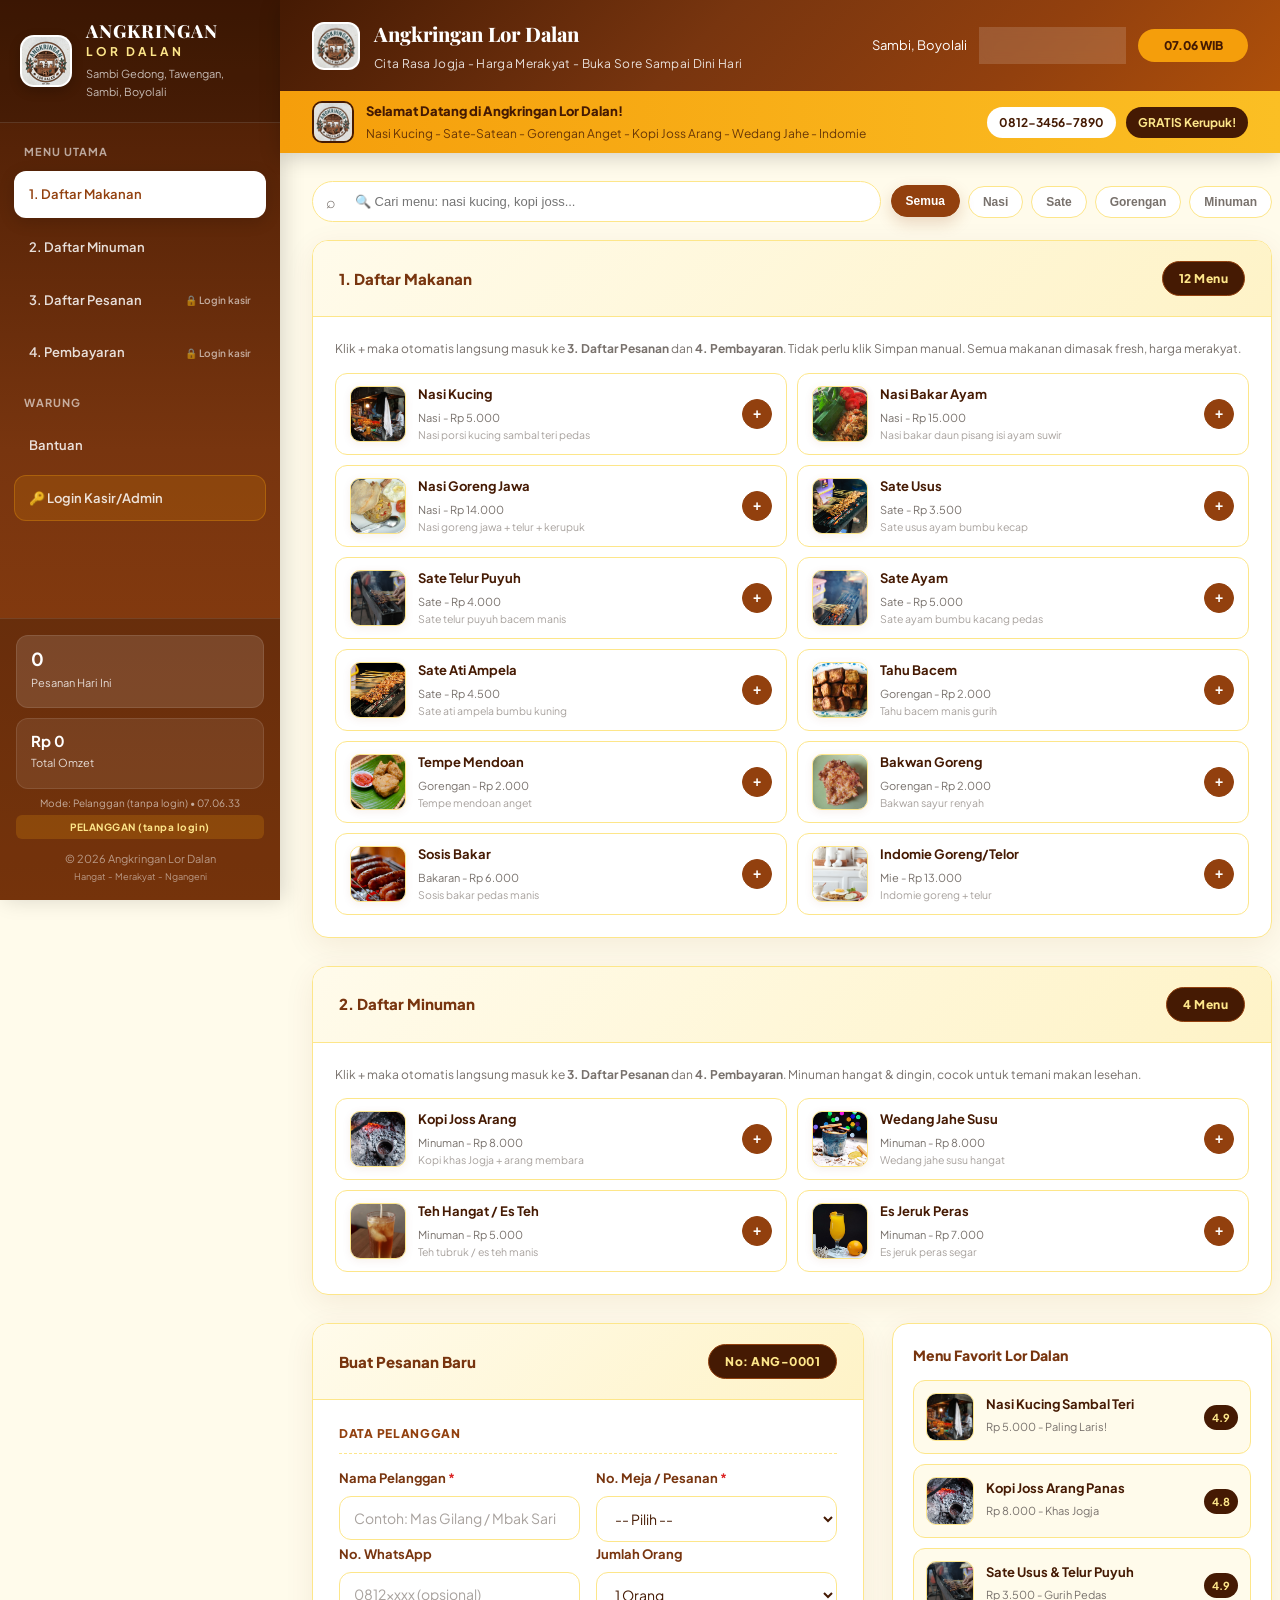
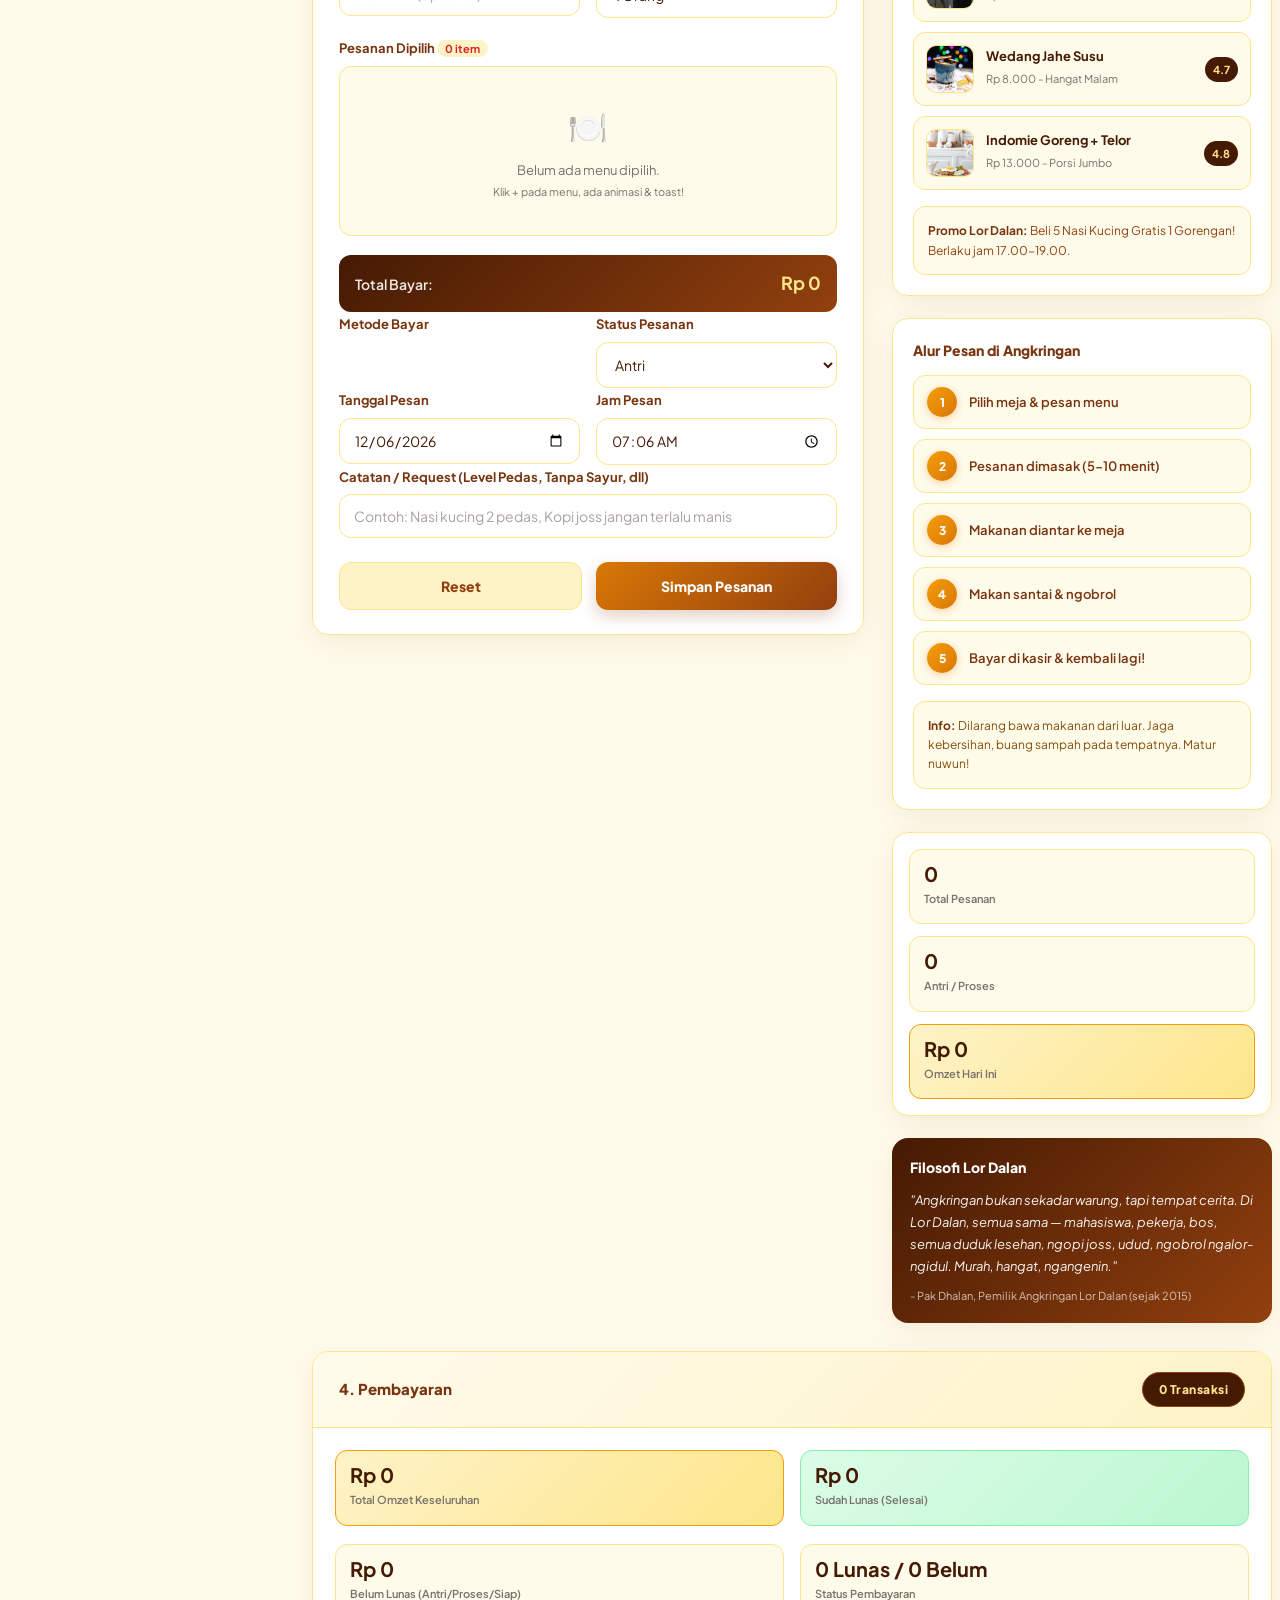
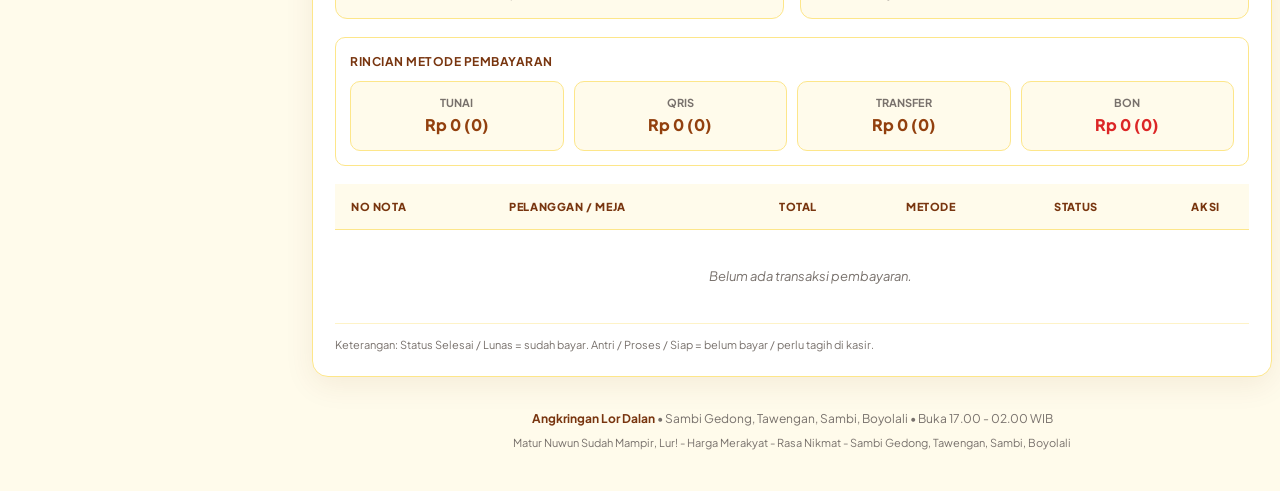
==== commit 7a13b37f: "ux: toast ganti alert, animasi hover lift+zoom, shimmer, search chips, FAB cart, skeleton, shake, bg" ====
--- a/index.html
+++ b/index.html
@@ -154,7 +154,21 @@
                 </div>
             </header>
 
+            <div id="toastContainer" class="toast-container"></div>
             <main class="wrapper">
+                <div style="display:flex; gap:10px; margin-bottom:18px; flex-wrap:wrap; align-items:center;">
+                    <div style="flex:1; min-width:220px; position:relative;">
+                        <input id="searchMenu" type="text" placeholder="🔍 Cari menu: nasi kucing, kopi joss..." oninput="filterMenu()" style="width:100%; padding:12px 16px 12px 42px; border:1.5px solid var(--border); border-radius:999px; background:white; font-size:13px; outline:none;">
+                        <span style="position:absolute; left:14px; top:50%; transform:translateY(-50%); color:var(--muted);">⌕</span>
+                    </div>
+                    <div class="chips" style="margin:0;">
+                        <button class="chip active" onclick="setChip(this,'')">Semua</button>
+                        <button class="chip" onclick="setChip(this,'Nasi')">Nasi</button>
+                        <button class="chip" onclick="setChip(this,'Sate')">Sate</button>
+                        <button class="chip" onclick="setChip(this,'Gorengan')">Gorengan</button>
+                        <button class="chip" onclick="setChip(this,'Minuman')">Minuman</button>
+                    </div>
+                </div>
 
                 <!-- 1. DAFTAR MAKANAN -->
                 <div class="card" id="makanan" style="margin-bottom:28px;">
@@ -660,6 +674,11 @@
                 </footer>
             </main>
         </div>
+    </div>
+    <div id="cartFab" class="cart-fab" onclick="document.getElementById('formPesanan').scrollIntoView({behavior:'smooth'})">
+        <span>🛒 Keranjang</span>
+        <span class="badge" id="fabBadge">0</span>
+        <span id="fabTotal">Rp 0</span>
     </div>
 
     <script src="static/js/script.js"></script>
--- a/static/css/style.css
+++ b/static/css/style.css
@@ -8,7 +8,9 @@
     --accent: #d97706;
     --accent-dark: #b45309;
     --bg: #fffbeb;
+    --bg-gradient: radial-gradient(1200px 600px at 0% -10%, #fef3c7 0%, transparent 60%), radial-gradient(900px 500px at 100% 0%, #fde68a 0%, transparent 50%), #fffbeb;
     --card: #ffffff;
+    --card-glass: rgba(255,255,255,0.85);
     --text: #451a03;
     --muted: #78716c;
     --border: #fde68a;
@@ -17,18 +19,28 @@
     --warning: #d97706;
     --danger: #dc2626;
     --radius: 16px;
+    --radius-lg: 20px;
     --shadow: 0 8px 30px rgba(120,53,15,0.08);
+    --shadow-lg: 0 16px 40px rgba(120,53,15,0.12);
+    --shadow-hover: 0 20px 50px rgba(120,53,15,0.16);
 }
 
 html { min-width: 1024px; }
 
+html { scroll-behavior: smooth; }
 body {
     font-family: 'Plus Jakarta Sans', 'Segoe UI', Inter, Arial, sans-serif;
-    background: var(--bg);
+    background: var(--bg-gradient);
     color: var(--text);
     line-height: 1.6;
     overflow-x: auto;
-}
+    -webkit-font-smoothing: antialiased;
+}
+*::selection { background: #fde68a; color: #451a03; }
+/* Custom scrollbar */
+::-webkit-scrollbar { width: 8px; height: 8px; }
+::-webkit-scrollbar-thumb { background: #fcd34d; border-radius: 999px; }
+::-webkit-scrollbar-track { background: #fffbeb; }
 
 /* APP LAYOUT - Sidebar + Main */
 .app { display: flex; min-height: 100vh; }
@@ -602,6 +614,57 @@
 .menu-item.sold { background: #fef2f2 !important; border-color: #fecaca !important; }
 .menu-item.sold .menu-thumb { filter: grayscale(1); opacity: 0.7; }
 
+/* === UX UPGRADE: Animations & Micro-interactions === */
+@keyframes fadeIn { from { opacity:0; transform: translateY(10px);} to {opacity:1; transform:none;} }
+@keyframes slideUp { from { opacity:0; transform: translateY(16px);} to {opacity:1; transform:none;} }
+@keyframes shimmer { 0%{background-position:-400px 0} 100%{background-position:400px 0} }
+@keyframes pulseSoft { 0%,100%{transform:scale(1)} 50%{transform:scale(1.03)} }
+@keyframes ripple { to { transform: scale(4); opacity:0; } }
+.card { animation: fadeIn 0.5s ease both; }
+.card:nth-child(1){ animation-delay:0.05s } .card:nth-child(2){ animation-delay:0.1s } .card:nth-child(3){ animation-delay:0.15s }
+.menu-item { animation: slideUp 0.4s ease both; }
+.menu-item:hover { transform: translateY(-4px) scale(1.01); box-shadow: var(--shadow-hover); border-color: var(--accent); }
+.menu-item:hover .menu-thumb { transform: scale(1.08) rotate(0.5deg); }
+.menu-thumb { transition: transform 0.35s cubic-bezier(0.34,1.56,0.64,1); }
+.btn { position:relative; overflow:hidden; }
+.btn:active { transform: scale(0.97); }
+.btn::after { content:''; position:absolute; left:50%; top:50%; width:0; height:0; background: rgba(255,255,255,0.35); border-radius:50%; transform: translate(-50%,-50%); transition: width 0.4s, height 0.4s; }
+.btn:active::after { width:200px; height:200px; }
+.topbar { backdrop-filter: blur(8px); }
+.hero-banner { position:relative; overflow:hidden; }
+.hero-banner::after { content:''; position:absolute; inset:0; background: linear-gradient(90deg, transparent, rgba(255,255,255,0.25), transparent); transform: translateX(-100%); animation: shimmerMove 3s infinite; }
+@keyframes shimmerMove { 100%{ transform: translateX(100%); } }
+.sidebar-nav .nav-item { transition: all 0.25s ease; }
+.sidebar-nav .nav-item:hover { transform: translateX(4px); }
+
+/* Toast */
+.toast-container { position: fixed; top: 20px; right: 20px; z-index: 9999; display:flex; flex-direction:column; gap:10px; pointer-events:none; }
+.toast { pointer-events:auto; display:flex; align-items:center; gap:12px; background: white; border:1.5px solid var(--border); padding:12px 16px; border-radius:14px; box-shadow: var(--shadow-lg); font-size:13px; font-weight:600; color: var(--text); transform: translateX(120%); animation: toastIn 0.4s cubic-bezier(0.34,1.56,0.64,1) forwards, toastOut 0.3s ease 2.7s forwards; min-width: 260px; }
+@keyframes toastIn { to { transform: translateX(0);} }
+@keyframes toastOut { to { transform: translateX(120%); opacity:0;} }
+.toast.success { border-color:#bbf7d0; background: linear-gradient(135deg,#dcfce7,#f0fdf4); color:#166534; }
+.toast.error { border-color:#fecaca; background: linear-gradient(135deg,#fee2e2,#fef2f2); color:#991b1b; }
+.toast.info { border-color:#fde68a; background: linear-gradient(135deg,#fffbeb,#fef3c7); color:#92400e; }
+
+/* Skeleton */
+.skeleton { background: linear-gradient(90deg, #fffbeb 25%, #fef3c7 37%, #fffbeb 63%); background-size: 400% 100%; animation: shimmer 1.2s ease-in-out infinite; border-radius: 12px; }
+.skeleton-card { height: 88px; border-radius: 12px; }
+.shake { animation: shake 0.4s ease; border-color: var(--danger) !important; }
+@keyframes shake { 0%,100%{transform:translateX(0)} 25%{transform:translateX(-4px)} 75%{transform:translateX(4px)} }
+
+/* Category chips */
+.chips { display:flex; gap:8px; flex-wrap:wrap; margin-bottom:14px; }
+.chip { padding:8px 14px; border-radius:999px; border:1.5px solid var(--border); background: white; font-size:12px; font-weight:700; color: var(--muted); cursor:pointer; transition: all 0.2s; }
+.chip.active, .chip:hover { background: var(--primary); color: white; border-color: var(--primary); transform: translateY(-1px); box-shadow: 0 6px 16px rgba(146,64,14,0.2); }
+
+/* Search highlight */
+mark.hl { background: #fde68a; color: #92400e; padding:0 2px; border-radius:4px; }
+
+/* Floating cart badge */
+.cart-fab { position: fixed; bottom: 24px; right: 24px; background: linear-gradient(135deg,#92400e,#d97706); color:white; padding:14px 18px; border-radius:999px; box-shadow: 0 12px 30px rgba(146,64,14,0.3); display:flex; align-items:center; gap:10px; font-weight:800; font-size:13px; cursor:pointer; z-index: 40; transform: translateY(100px); opacity:0; transition: all 0.35s cubic-bezier(0.34,1.56,0.64,1); }
+.cart-fab.show { transform:none; opacity:1; }
+.cart-fab .badge { background: white; color: #92400e; padding:2px 8px; border-radius:999px; font-size:11px; }
+
 /* Print */
 @media print {
     html { min-width: auto; }
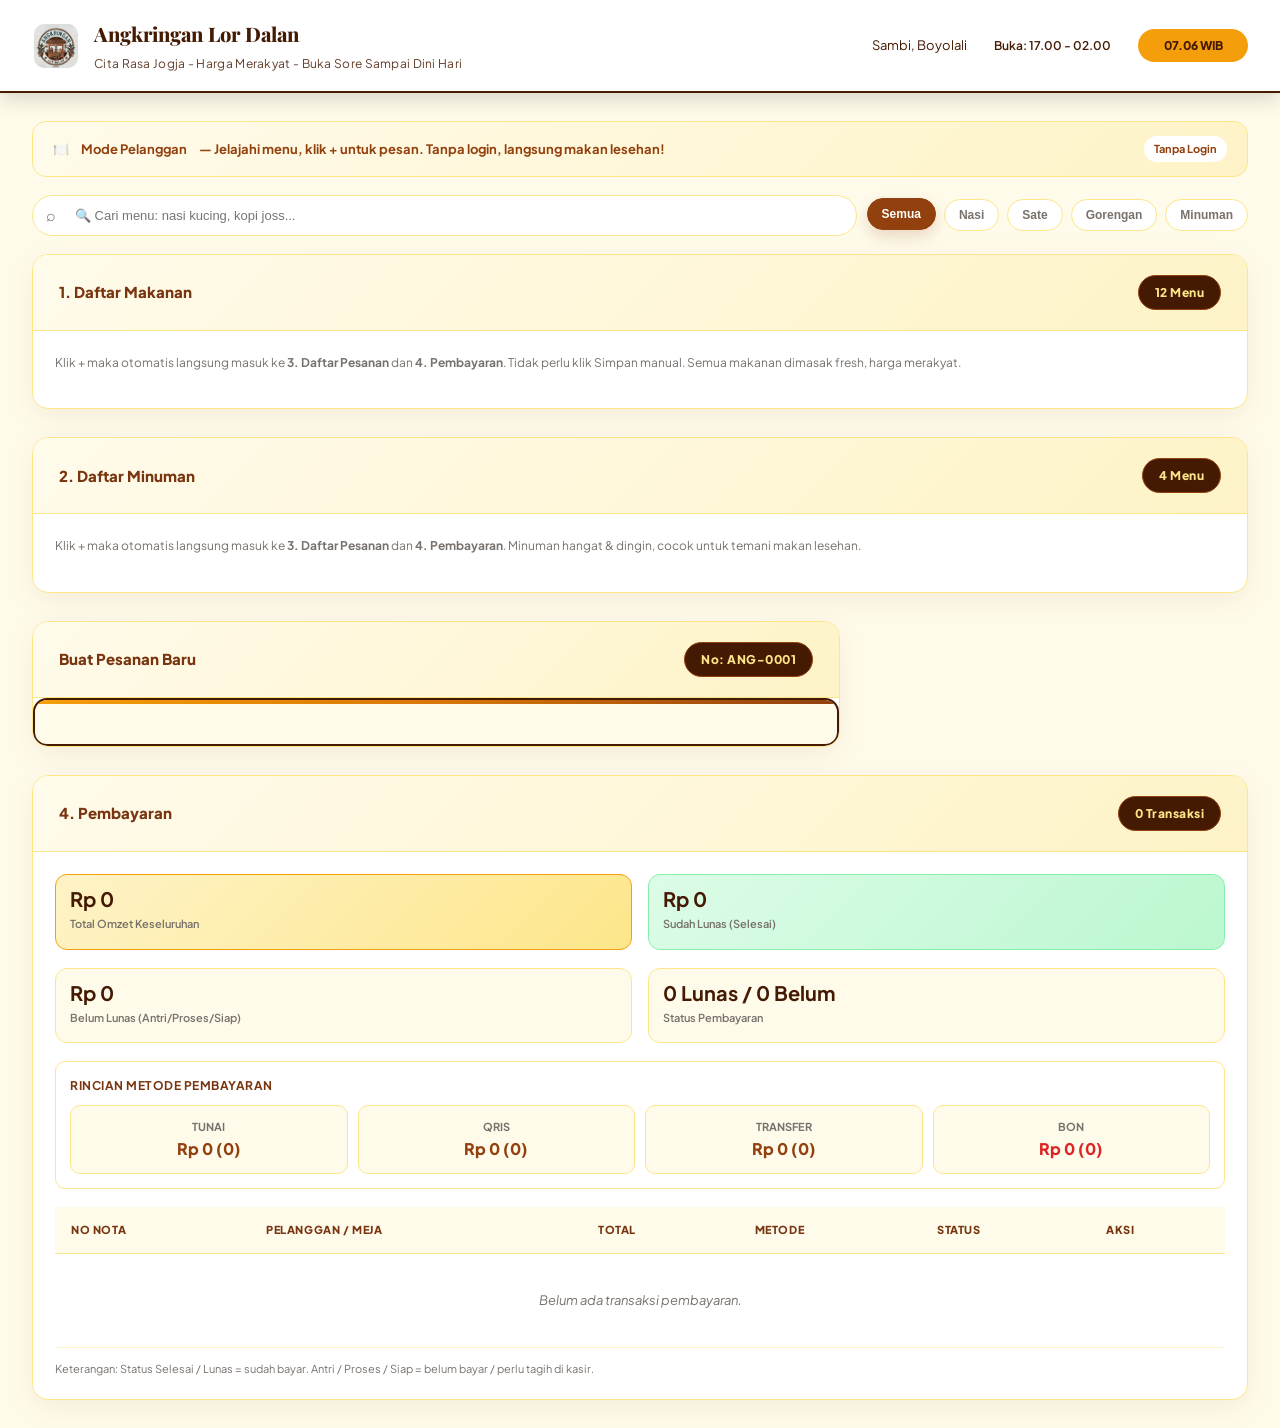
==== commit fa78cbea: "ux: role-specific themes & banners pelanggan/kasir/admin/superadmin - beda warna topbar/sidebar, ban" ====
--- a/index.html
+++ b/index.html
@@ -156,6 +156,10 @@
 
             <div id="toastContainer" class="toast-container"></div>
             <main class="wrapper">
+                <div id="bannerPelanggan" class="role-banner pelanggan">🍽️ <b>Mode Pelanggan</b> — Jelajahi menu, klik + untuk pesan. Tanpa login, langsung makan lesehan! <span style="margin-left:auto; background:white; color:#92400e; padding:4px 10px; border-radius:999px; font-size:11px;">Tanpa Login</span></div>
+                <div id="bannerKasir" class="role-banner kasir">⚡ <b>Mode Kasir</b> — Fokus layani antrian. Lihat menu yang dipilih customer & tagihan di Panel Kasir. Shortcut: Bayar → Lunas <span style="margin-left:auto; background:white; color:#166534; padding:4px 10px; border-radius:999px; font-size:11px;">Shift+B Bayar</span></div>
+                <div id="bannerAdmin" class="role-banner admin">🛠️ <b>Mode Admin</b> — Kelola menu, atur SOLD/HABIS, edit harga. Perubahan langsung ke pelanggan. <span style="margin-left:auto; background:white; color:#9a3412; padding:4px 10px; border-radius:999px; font-size:11px;">CRUD Menu</span></div>
+                <div id="bannerSuper" class="role-banner superadmin">🔐 <b>Mode Superadmin</b> — Monitor semua kasir/admin online, approve pendaftar, audit omzet. <span style="margin-left:auto; background:#f59e0b; color:#111827; padding:4px 10px; border-radius:999px; font-size:11px;">Full Access</span></div>
                 <div style="display:flex; gap:10px; margin-bottom:18px; flex-wrap:wrap; align-items:center;">
                     <div style="flex:1; min-width:220px; position:relative;">
                         <input id="searchMenu" type="text" placeholder="🔍 Cari menu: nasi kucing, kopi joss..." oninput="filterMenu()" style="width:100%; padding:12px 16px 12px 42px; border:1.5px solid var(--border); border-radius:999px; background:white; font-size:13px; outline:none;">
@@ -683,8 +687,21 @@
 
     <script src="static/js/script.js"></script>
     <script>
+    // === ROLE UX: beda tema & banner per role ===
+    function applyRoleUX(role){
+        document.body.classList.remove("role-pelanggan","role-kasir","role-admin","role-superadmin");
+        document.body.classList.add("role-" + (role||"pelanggan"));
+        document.querySelectorAll(".role-banner").forEach(b=> b.classList.remove("show"));
+        const map = {pelanggan:"bannerPelanggan", kasir:"bannerKasir", admin:"bannerAdmin", superadmin:"bannerSuper"};
+        const id = map[role] || "bannerPelanggan";
+        const el = document.getElementById(id);
+        if(el) el.classList.add("show");
+        // Pelanggan: search chips lebih besar, kasir: compact
+        document.documentElement.style.setProperty("--chip-scale", role==="pelanggan" ? "1.05" : "1");
+    }
     // === RBAC Frontend Visibility ===
     function applyRoleVisibility(role){
+        applyRoleUX(role);
         const isPelanggan = !role || role==="pelanggan";
         const isKasir = role==="kasir";
         const isAdmin = role==="admin";
--- a/static/css/style.css
+++ b/static/css/style.css
@@ -665,8 +665,30 @@
 .cart-fab.show { transform:none; opacity:1; }
 .cart-fab .badge { background: white; color: #92400e; padding:2px 8px; border-radius:999px; font-size:11px; }
 
+/* === ROLE-SPECIFIC THEMES === */
+body.role-pelanggan { --primary:#92400e; --accent:#f59e0b; }
+body.role-pelanggan .topbar { background: linear-gradient(135deg,#451a03 0%,#78350f 40%,#92400e 70%,#b45309 100%); }
+body.role-pelanggan .sidebar { background: linear-gradient(180deg,#451a03 0%,#78350f 50%,#92400e 100%); }
+body.role-kasir { --primary:#15803d; --primary-dark:#166534; --accent:#22c55e; --border:#bbf7d0; --border-strong:#86efac; --bg-gradient: radial-gradient(1000px 500px at 0% 0%, #dcfce7 0%, transparent 60%), #f0fdf4; }
+body.role-kasir .topbar { background: linear-gradient(135deg,#14532d 0%,#15803d 50%,#22c55e 100%); }
+body.role-kasir .sidebar { background: linear-gradient(180deg,#14532d 0%,#166534 50%,#15803d 100%); }
+body.role-kasir .card-header { background: linear-gradient(135deg,#dcfce7,#f0fdf4); }
+body.role-kasir .nota-badge { background:#14532d; color:#dcfce7; border-color:#15803d; }
+body.role-admin { --primary:#b45309; --primary-dark:#92400e; --accent:#f59e0b; --border:#fde68a; --bg-gradient: radial-gradient(1000px 500px at 100% 0%, #ffedd5 0%, transparent 60%), #fffbeb; }
+body.role-admin .topbar { background: linear-gradient(135deg,#7c2d12 0%,#92400e 40%,#d97706 70%,#f59e0b 100%); }
+body.role-admin .sidebar { background: linear-gradient(180deg,#7c2d12 0%,#92400e 50%,#b45309 100%); }
+body.role-superadmin { --primary:#1f2937; --primary-dark:#111827; --accent:#f59e0b; --border:#fde68a; --bg:#f9fafb; --bg-gradient: radial-gradient(900px 500px at 0% 0%, #fef3c7 0%, transparent 60%), #f9fafb; }
+body.role-superadmin .topbar { background: linear-gradient(135deg,#111827 0%,#1f2937 40%,#374151 70%,#92400e 100%); }
+body.role-superadmin .sidebar { background: linear-gradient(180deg,#111827 0%,#1f2937 50%,#451a03 100%); }
+body.role-superadmin .card { border-color:#e5e7eb; }
+.role-banner { display:none; padding:14px 20px; border-radius:14px; margin-bottom:18px; font-size:13px; font-weight:700; align-items:center; gap:12px; border:1.5px solid; }
+.role-banner.show { display:flex; animation: slideUp 0.4s ease; }
+.role-banner.pelanggan { background: linear-gradient(135deg,#fffbeb,#fef3c7); border-color:#fde68a; color:#92400e; }
+.role-banner.kasir { background: linear-gradient(135deg,#dcfce7,#f0fdf4); border-color:#bbf7d0; color:#166534; }
+.role-banner.admin { background: linear-gradient(135deg,#ffedd5,#fff7ed); border-color:#fed7aa; color:#9a3412; }
+.role-banner.superadmin { background: linear-gradient(135deg,#1f2937,#374151); border-color:#92400e; color:#fde68a; }
+
 /* Print */
-@media print {
     html { min-width: auto; }
     .sidebar, .hero-banner, .side, .actions, .table-actions, .footer, #formPesanan, .menu-grid, .keranjang, .total-bar { display: none !important; }
     .hasil { display: block !important; border: 2px solid #451a03 !important; margin: 0 !important; box-shadow: none !important; }
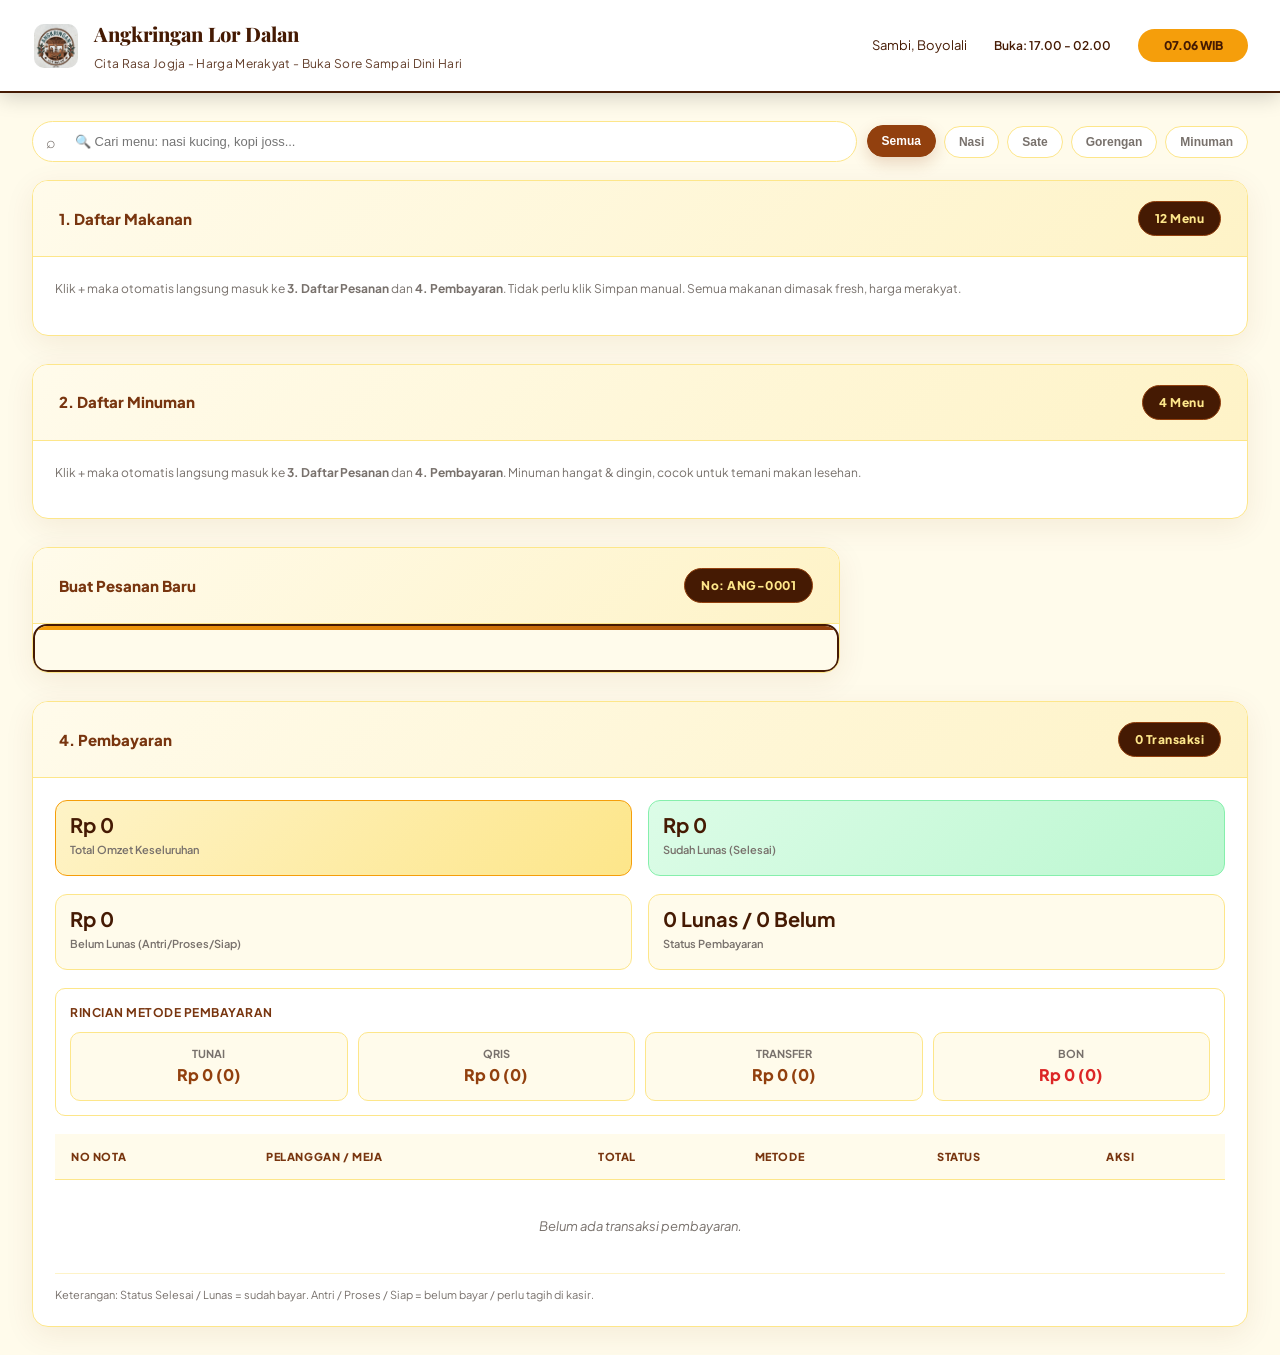
==== commit 1b860f8c: "ux: hapus banner Mode Pelanggan/Kasir/Admin/Superadmin sesuai permintaan" ====
--- a/index.html
+++ b/index.html
@@ -156,10 +156,7 @@
 
             <div id="toastContainer" class="toast-container"></div>
             <main class="wrapper">
-                <div id="bannerPelanggan" class="role-banner pelanggan">🍽️ <b>Mode Pelanggan</b> — Jelajahi menu, klik + untuk pesan. Tanpa login, langsung makan lesehan! <span style="margin-left:auto; background:white; color:#92400e; padding:4px 10px; border-radius:999px; font-size:11px;">Tanpa Login</span></div>
-                <div id="bannerKasir" class="role-banner kasir">⚡ <b>Mode Kasir</b> — Fokus layani antrian. Lihat menu yang dipilih customer & tagihan di Panel Kasir. Shortcut: Bayar → Lunas <span style="margin-left:auto; background:white; color:#166534; padding:4px 10px; border-radius:999px; font-size:11px;">Shift+B Bayar</span></div>
-                <div id="bannerAdmin" class="role-banner admin">🛠️ <b>Mode Admin</b> — Kelola menu, atur SOLD/HABIS, edit harga. Perubahan langsung ke pelanggan. <span style="margin-left:auto; background:white; color:#9a3412; padding:4px 10px; border-radius:999px; font-size:11px;">CRUD Menu</span></div>
-                <div id="bannerSuper" class="role-banner superadmin">🔐 <b>Mode Superadmin</b> — Monitor semua kasir/admin online, approve pendaftar, audit omzet. <span style="margin-left:auto; background:#f59e0b; color:#111827; padding:4px 10px; border-radius:999px; font-size:11px;">Full Access</span></div>
+
                 <div style="display:flex; gap:10px; margin-bottom:18px; flex-wrap:wrap; align-items:center;">
                     <div style="flex:1; min-width:220px; position:relative;">
                         <input id="searchMenu" type="text" placeholder="🔍 Cari menu: nasi kucing, kopi joss..." oninput="filterMenu()" style="width:100%; padding:12px 16px 12px 42px; border:1.5px solid var(--border); border-radius:999px; background:white; font-size:13px; outline:none;">
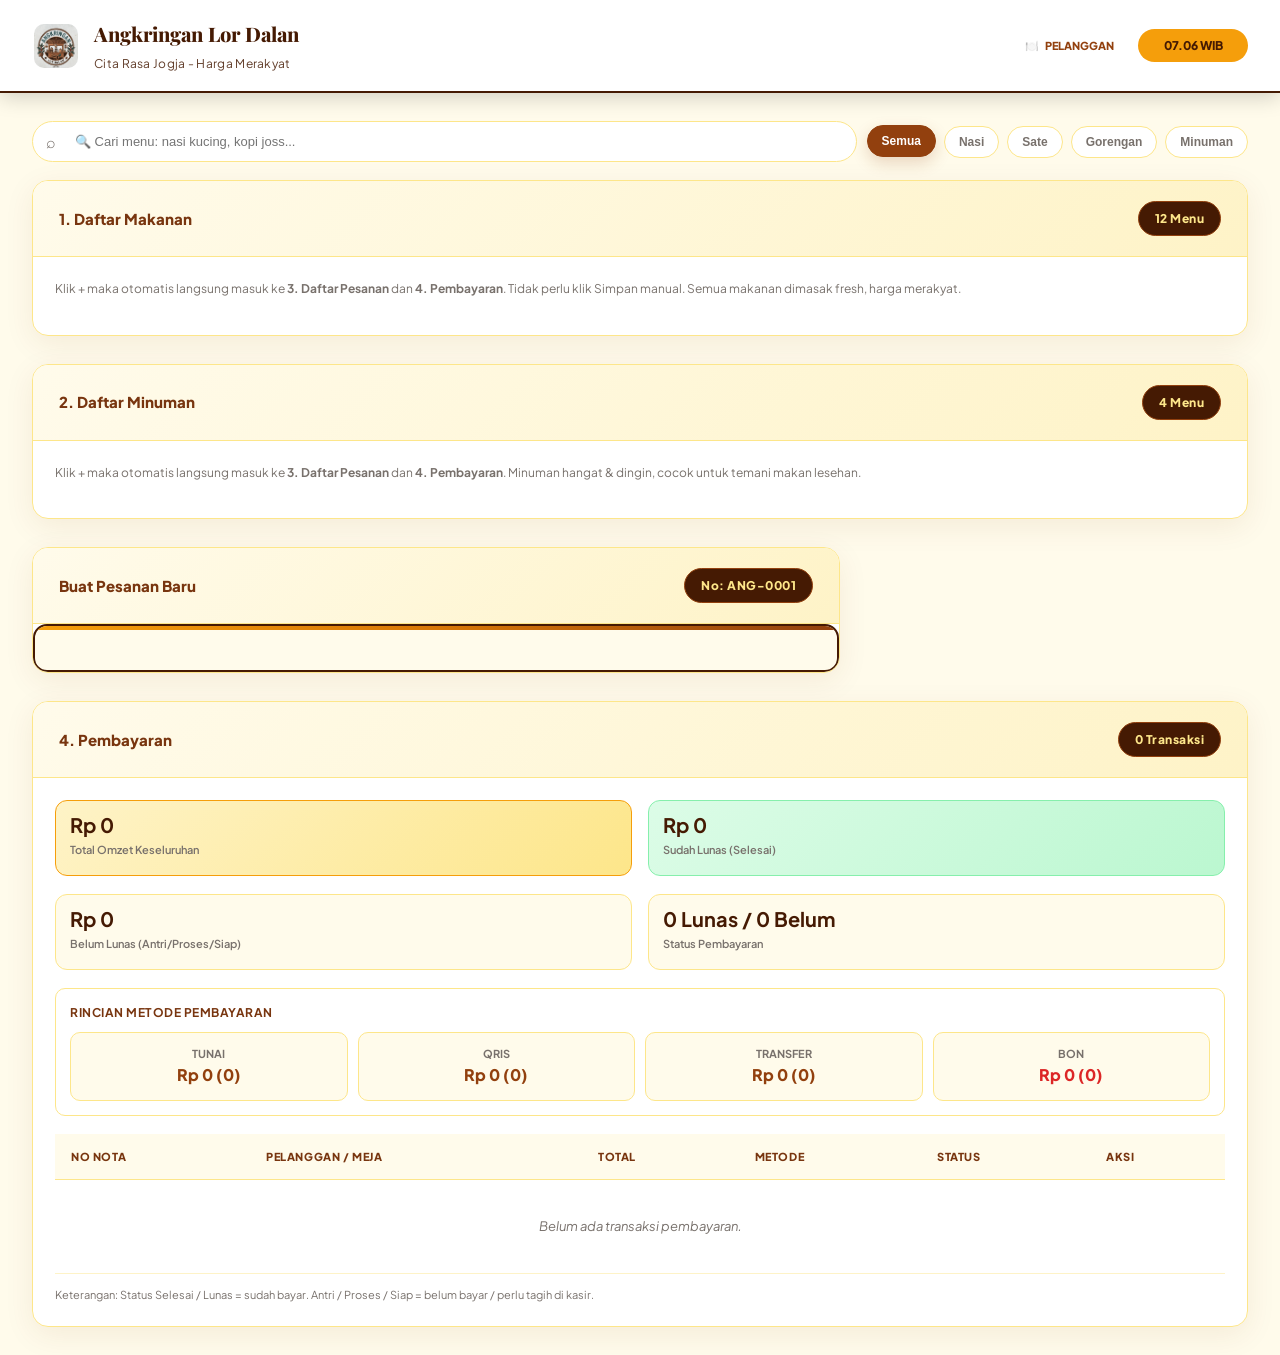
==== commit 7981dd2b: "ux: perbedaan jelas per role tanpa banner besar - topbar pill+title+hero beda pelanggan/kasir/admin/" ====
--- a/index.html
+++ b/index.html
@@ -129,27 +129,26 @@
                     <div class="topbar-title" style="display:flex; align-items:center; gap:14px;">
                         <img src="static/assets/AGK.jpg" alt="Logo" style="width:48px; height:48px; border-radius:12px; object-fit:cover; border:2px solid rgba(255,255,255,0.3); background:white; flex-shrink:0;">
                         <div>
-                            <h3>Angkringan Lor Dalan</h3>
-                            <p>Cita Rasa Jogja - Harga Merakyat - Buka Sore Sampai Dini Hari</p>
+                            <h3 id="topbarTitle">Angkringan Lor Dalan</h3>
+                            <p id="topbarSub">Cita Rasa Jogja - Harga Merakyat - Buka Sore Sampai Dini Hari</p>
                         </div>
                     </div>
                     <div class="topbar-info">
-                        <span>Sambi, Boyolali</span>
-                        <span class="badge">Buka: 17.00 - 02.00</span>
+                        <span id="rolePillTop" style="background:white; color:var(--primary); padding:6px 12px; border-radius:999px; font-size:11px; font-weight:800; display:flex; align-items:center; gap:6px;"><span id="rolePillIcon">🍽️</span> <span id="rolePillText">PELANGGAN</span></span>
                         <span id="jamLive" class="badge badge-live"></span>
                     </div>
                 </div>
-                <div class="hero-banner">
+                <div class="hero-banner" id="heroBanner">
                     <div class="hero-text" style="display:flex; align-items:center; gap:12px;">
                         <img src="static/assets/AGK.jpg" alt="Logo" style="width:42px; height:42px; border-radius:10px; object-fit:cover; border:2px solid #451a03; background:white; flex-shrink:0;">
                         <div>
-                            <h4>Selamat Datang di Angkringan Lor Dalan!</h4>
-                            <p>Nasi Kucing - Sate-Satean - Gorengan Anget - Kopi Joss Arang - Wedang Jahe - Indomie</p>
-                        </div>
-                    </div>
-                    <div class="hero-badge">
+                            <h4 id="heroTitle">Selamat Datang, Lur!</h4>
+                            <p id="heroSub">Nasi Kucing - Sate-Satean - Gorengan Anget - Kopi Joss Arang</p>
+                        </div>
+                    </div>
+                    <div class="hero-badge" id="heroBadge">
                         <span>0812-3456-7890</span>
-                        <span class="promo">GRATIS Kerupuk!</span>
+                        <span class="promo" id="heroPromo">GRATIS Kerupuk!</span>
                     </div>
                 </div>
             </header>
@@ -684,17 +683,38 @@
 
     <script src="static/js/script.js"></script>
     <script>
-    // === ROLE UX: beda tema & banner per role ===
+    // === ROLE UX: beda tema, topbar, hero, sidebar tanpa banner besar ===
     function applyRoleUX(role){
+        const r = role || "pelanggan";
         document.body.classList.remove("role-pelanggan","role-kasir","role-admin","role-superadmin");
-        document.body.classList.add("role-" + (role||"pelanggan"));
-        document.querySelectorAll(".role-banner").forEach(b=> b.classList.remove("show"));
-        const map = {pelanggan:"bannerPelanggan", kasir:"bannerKasir", admin:"bannerAdmin", superadmin:"bannerSuper"};
-        const id = map[role] || "bannerPelanggan";
-        const el = document.getElementById(id);
-        if(el) el.classList.add("show");
-        // Pelanggan: search chips lebih besar, kasir: compact
-        document.documentElement.style.setProperty("--chip-scale", role==="pelanggan" ? "1.05" : "1");
+        document.body.classList.add("role-" + r);
+        // Topbar pill & hero berbeda jelas per role
+        const cfg = {
+            pelanggan:{icon:"🍽️", pill:"PELANGGAN", title:"Angkringan Lor Dalan", sub:"Cita Rasa Jogja - Harga Merakyat", heroT:"Selamat Datang, Lur!", heroS:"Nasi Kucing • Sate • Gorengan • Kopi Joss — Klik + untuk pesan", promo:"GRATIS Kerupuk!"},
+            kasir:{icon:"⚡", pill:"KASIR", title:"Kasir — Siap Melayani", sub:"Kelola antrian & tagihan", heroT:"Mode Kasir — Antrian Hari Ini", heroS:"Fokus: Pesanan Antri → Proses → Bayar", promo:"Shift+B Bayar"},
+            admin:{icon:"🛠️", pill:"ADMIN", title:"Admin — Kelola Menu", sub:"Atur SOLD/HABIS & harga", heroT:"Mode Admin — Menu Warung", heroS:"CRUD Menu — Perubahan langsung ke pelanggan", promo:"Kelola SOLD"},
+            superadmin:{icon:"🔐", pill:"SUPERADMIN", title:"Superadmin — Monitor Warung", sub:"Approve & pantau online", heroT:"Mode Superadmin — Full Access", heroS:"Approve pendaftar & monitor kasir/admin online", promo:"Full Access"}
+        };
+        const c = cfg[r] || cfg.pelanggan;
+        const pillIcon = document.getElementById("rolePillIcon");
+        const pillText = document.getElementById("rolePillText");
+        const topTitle = document.getElementById("topbarTitle");
+        const topSub = document.getElementById("topbarSub");
+        const heroT = document.getElementById("heroTitle");
+        const heroS = document.getElementById("heroSub");
+        const heroP = document.getElementById("heroPromo");
+        if(pillIcon) pillIcon.textContent=c.icon;
+        if(pillText) pillText.textContent=c.pill;
+        if(topTitle) topTitle.textContent=c.title;
+        if(topSub) topSub.textContent=c.sub;
+        if(heroT) heroT.textContent=c.heroT;
+        if(heroS) heroS.textContent=c.heroS;
+        if(heroP) heroP.textContent=c.promo;
+        // Sidebar stats: pelanggan sembunyikan angka sensitif, kasir/admin/superadmin tampilkan
+        const sideTotal = document.getElementById("sideTotal")?.parentElement?.parentElement;
+        const sideOmzet = document.getElementById("sideOmzet")?.parentElement?.parentElement;
+        if(r==="pelanggan"){ if(sideTotal) sideTotal.style.opacity="0.6"; if(sideOmzet) sideOmzet.style.opacity="0.6"; }
+        else { if(sideTotal) sideTotal.style.opacity="1"; if(sideOmzet) sideOmzet.style.opacity="1"; }
     }
     // === RBAC Frontend Visibility ===
     function applyRoleVisibility(role){
